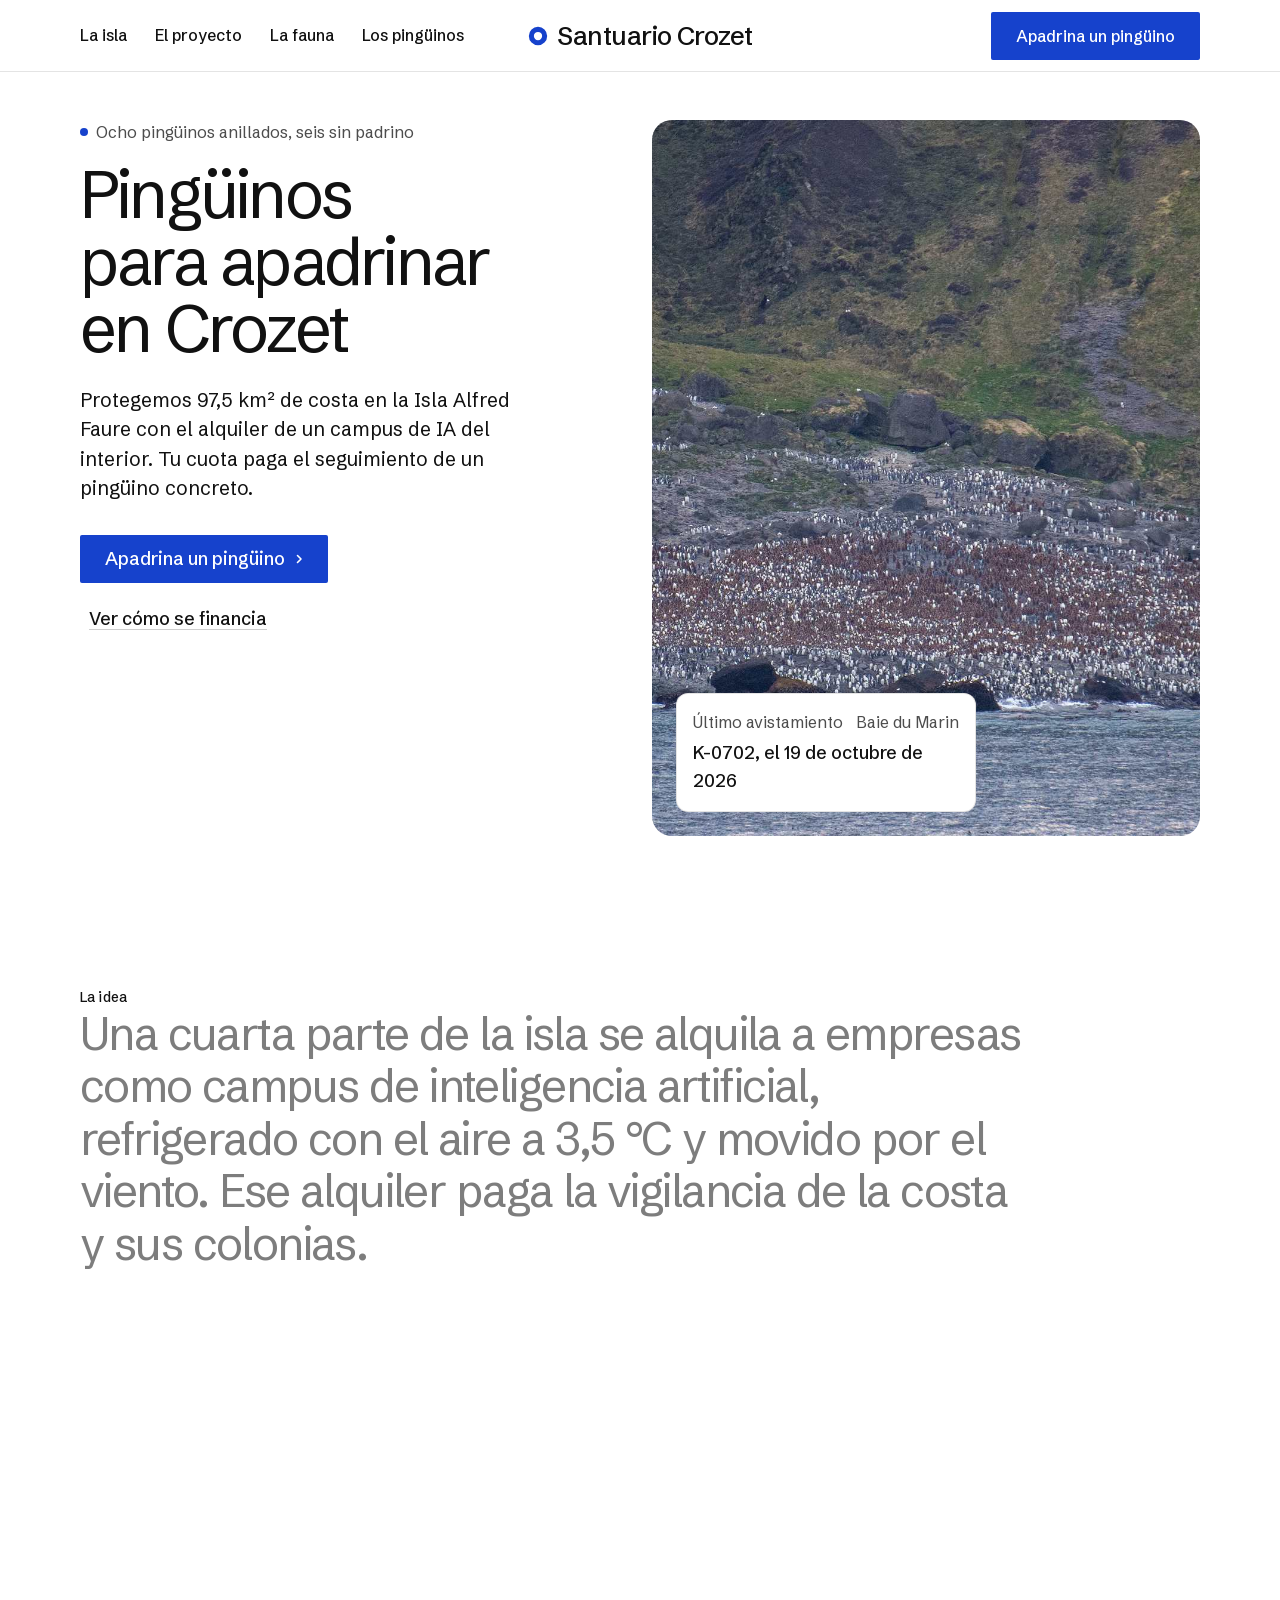
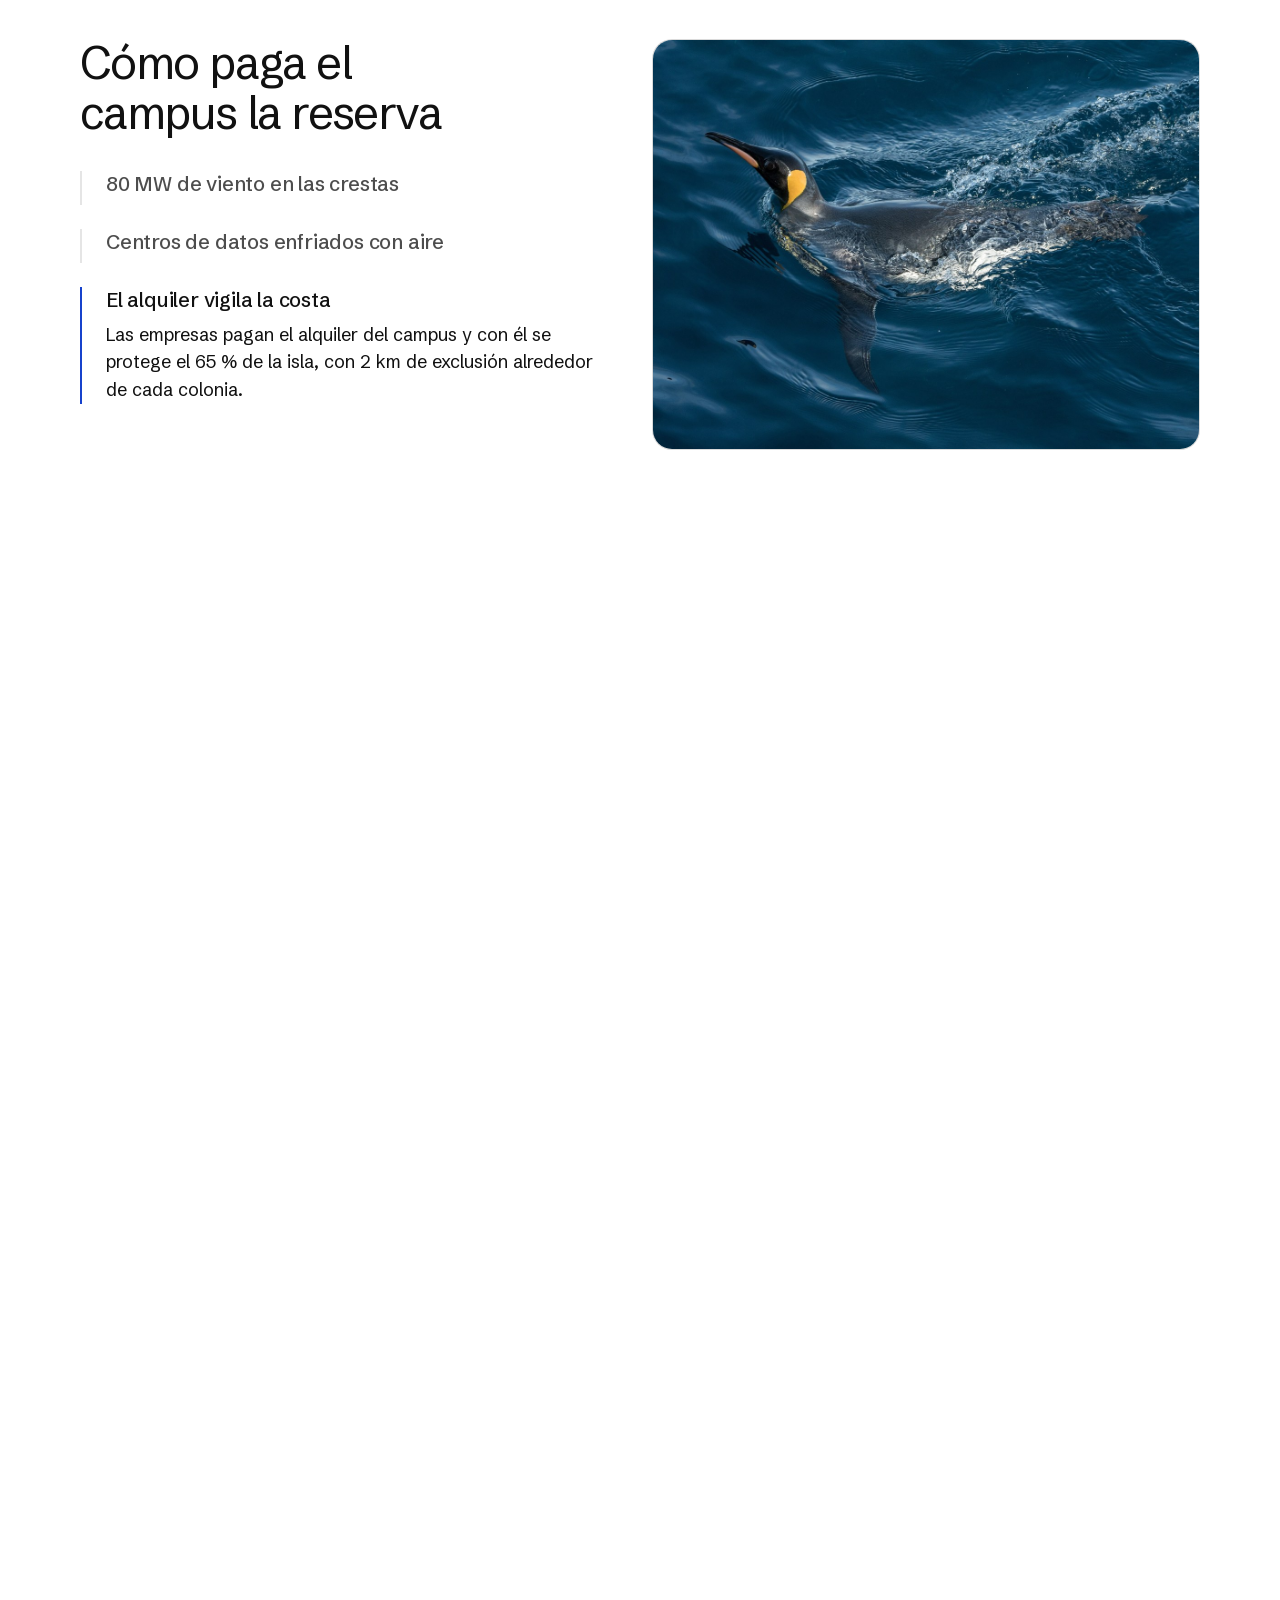
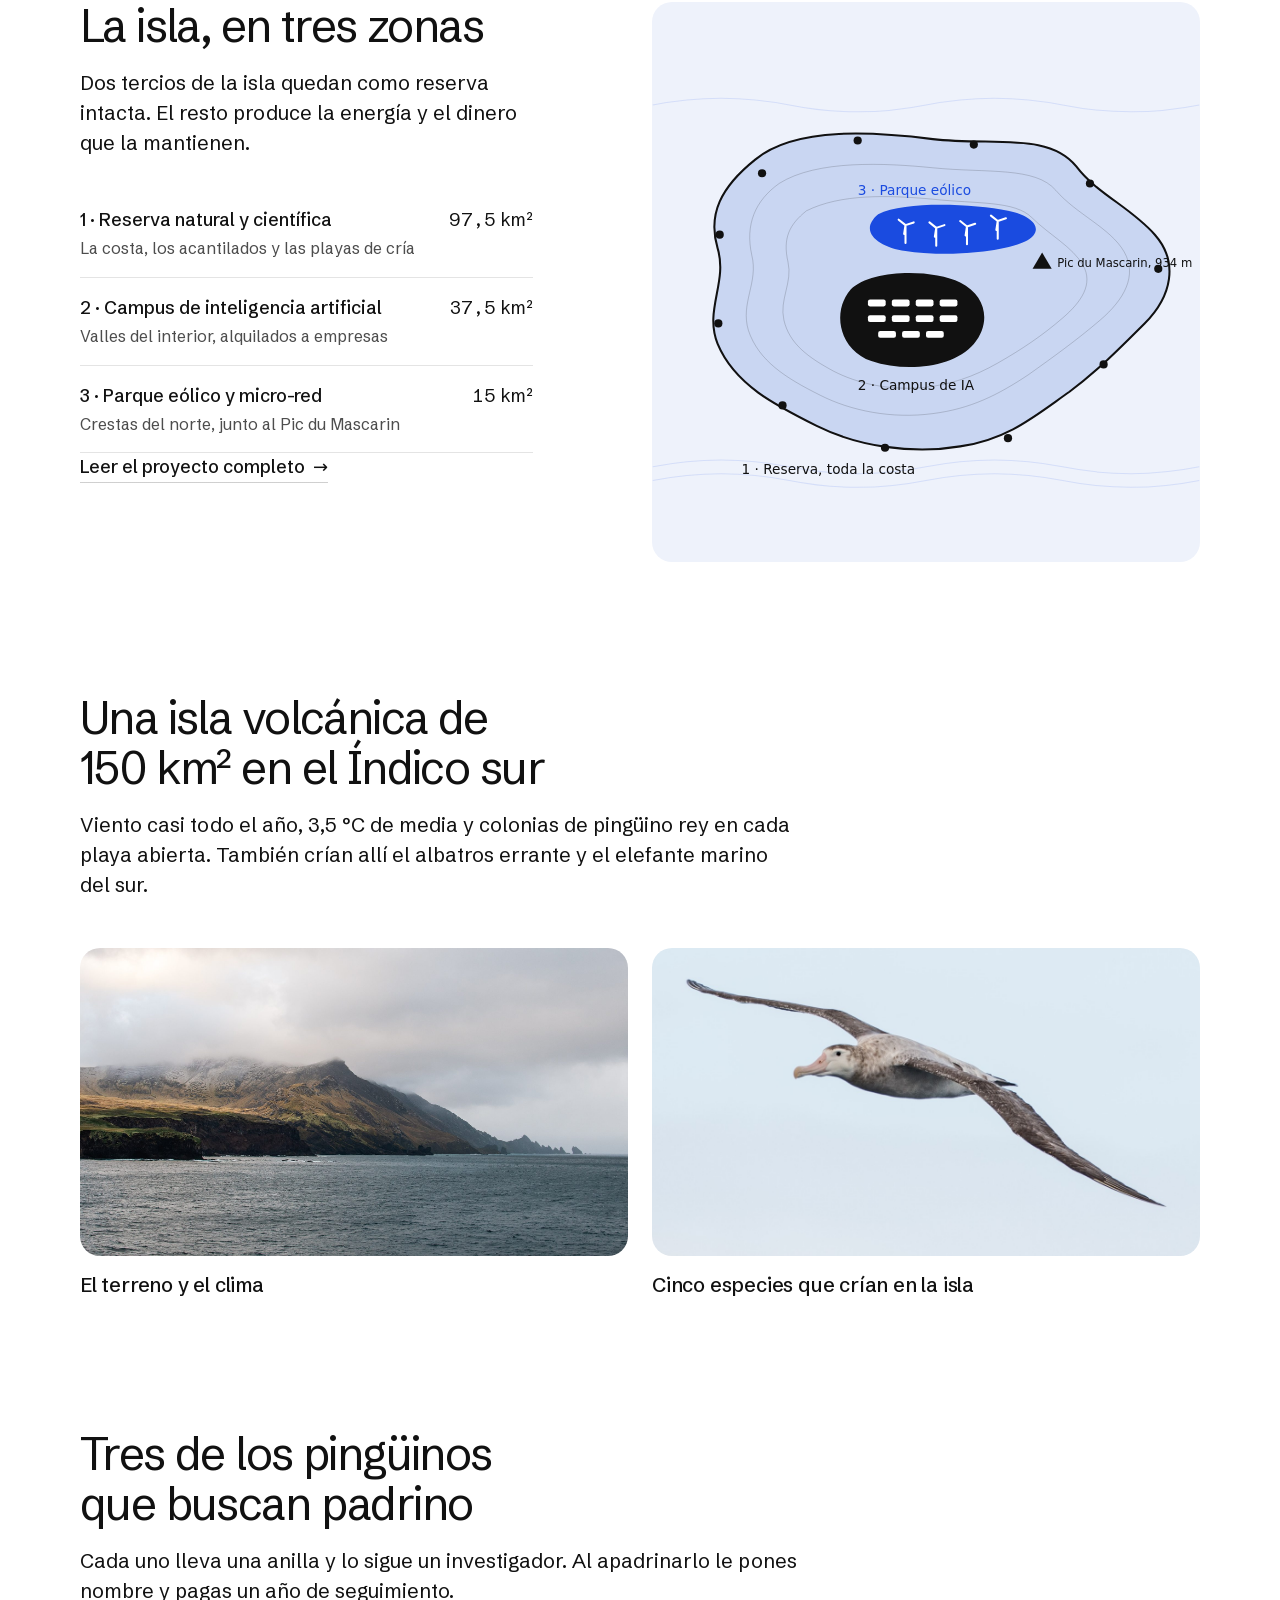
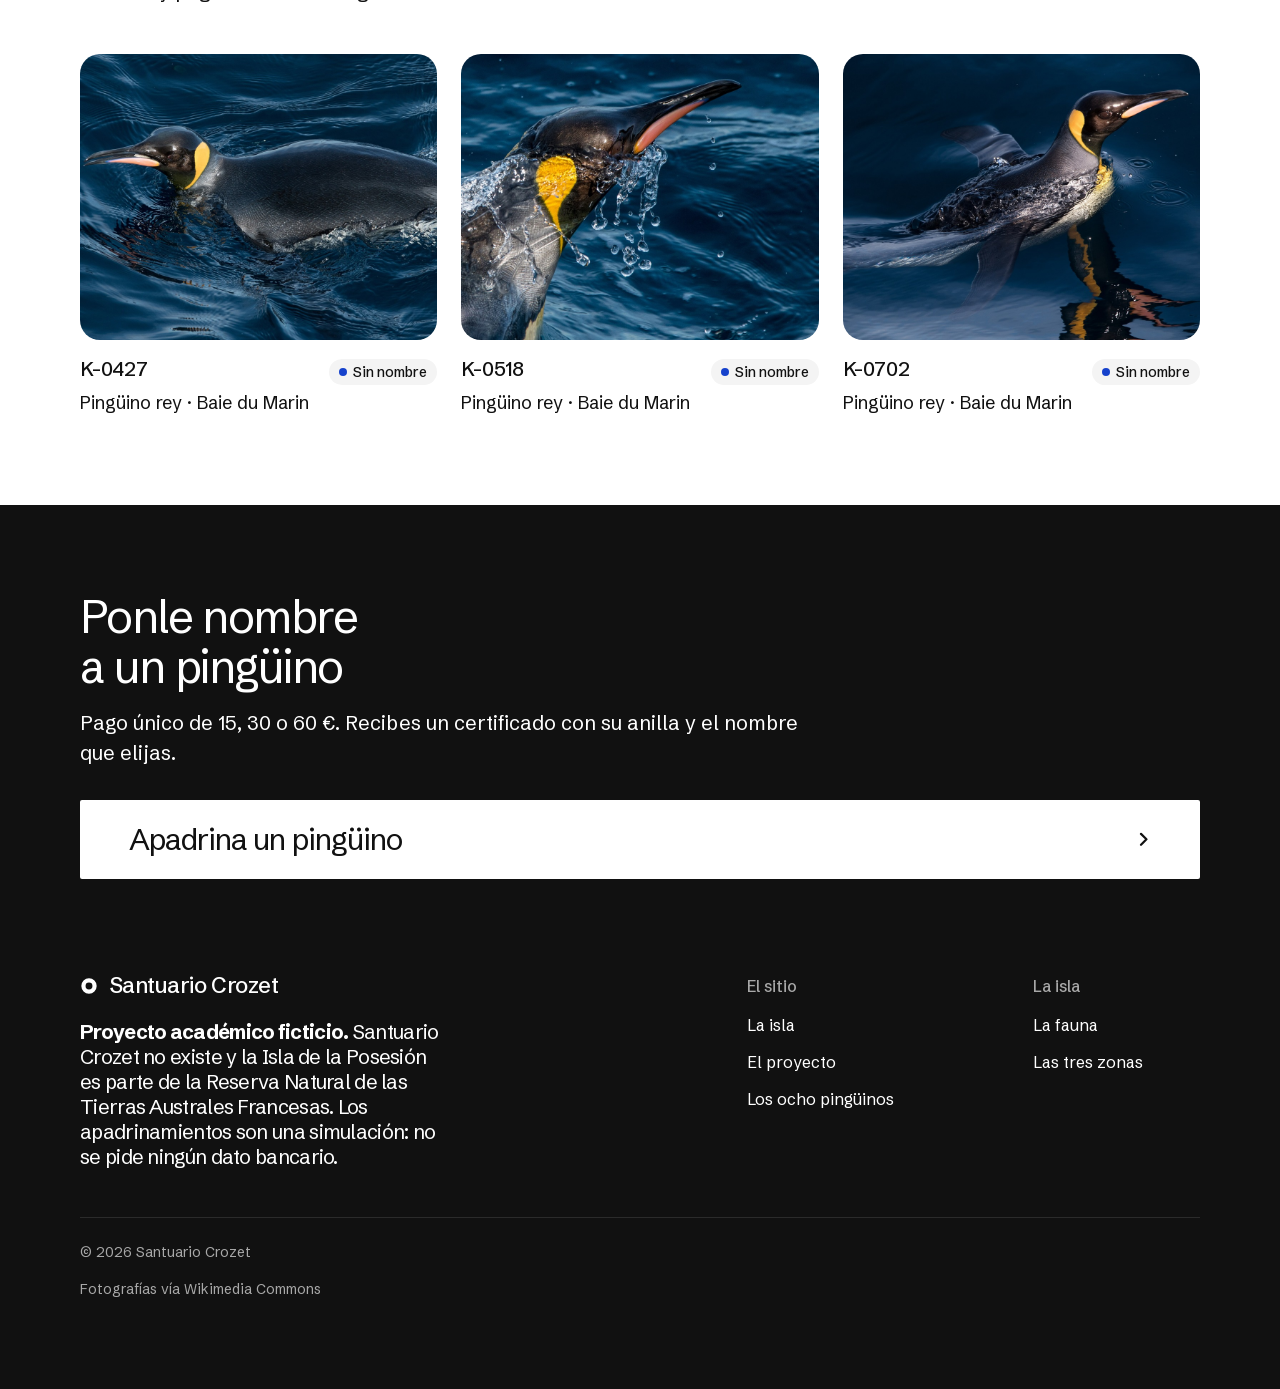
==== index.html @ 178eec6a "Initial commit" ====
<!doctype html>
<html lang="es" data-type="service" data-radius="soft" data-buttons="block" data-motion>
<head>
<meta charset="utf-8">
<meta name="viewport" content="width=device-width, initial-scale=1, viewport-fit=cover">
<title>Santuario Crozet: pingüinos para apadrinar en la Isla Alfred Faure</title>
<meta name="description" content="Reserva de 97,5 km² en el archipiélago de Crozet, pagada con el alquiler de un campus de IA. Elige uno de ocho pingüinos anillados y ponle nombre.">
<meta property="og:type" content="website">
<meta property="og:title" content="Santuario Crozet: pingüinos para apadrinar en la Isla Alfred Faure">
<meta property="og:description" content="Elige uno de ocho pingüinos anillados de la Isla Alfred Faure y ponle nombre.">
<meta property="og:image" content="share.jpg">
<meta name="twitter:card" content="summary_large_image">
<link rel="icon" href="favicon.svg" type="image/svg+xml">
<meta name="theme-color" content="#ffffff">
<meta name="site-kind" content="other">
<meta name="page-type" content="service">
<link rel="stylesheet" href="assets/system.css">
<link rel="stylesheet" href="assets/ui/cards.css">
<link rel="stylesheet" href="assets/motion/motion.css">
<link rel="stylesheet" href="assets/layout/layout.css">
<link rel="stylesheet" href="css/sitio.css">
<script>document.documentElement.classList.add('m-enter');setTimeout(()=>document.documentElement.classList.add('m-enter-done'),700)</script>
<script>document.documentElement.classList.add('mo-js');setTimeout(()=>document.documentElement.classList.add('mo-safe'),2500)</script>
<link rel="modulepreload" href="assets/moments/moments.js">
<link rel="modulepreload" href="assets/moments/lib.js">
<link rel="modulepreload" href="assets/moments/word-highlight/moment.js">
<link rel="modulepreload" href="assets/moments/pinned-chapters/moment.js">
<style>
  #zonas .mapa { height: min(560px, var(--ly-fit, 560px)); }
  #zonas .mapa > img { height: 100%; object-fit: contain; background: #eef2fb; }
  #isla .tile__media { --tile-ratio: 16 / 9; }
  #destacados > .tile { --tile-ratio: 5 / 4; }
  @media (min-width: 640px) and (max-width: 1023px) {
    #financiacion { --h: 2 }
    #zonas .mapa { height: 380px; margin-top: var(--s-6); }
    #destacados > .tile { grid-column: span 4; --tile-ratio: 3 / 5; }
    #isla .tile__media { --tile-ratio: 4 / 5; }
  }
  @media (max-width: 639px) {
    main > #financiacion[data-moment]:not(.is-live) { min-height: calc(2 * 100lvh); }
    #isla .tile__media { --tile-ratio: 16 / 9; }
    #isla { --hm: 1; }
    #pinguinos { --hm: 1 !important; }
    #destacados > .tile { --tile-ratio: 16 / 9; }
    #isla .section-head p { display: none; }
  }
</style>
</head>
<body>
<!-- type: service (site-kind other)
     deal: hero split, nav nav-split, close close-type, footer footer-dark (footer-visit dealt again: no door to visit),
           rhythm space, buttons block, mark ring, grounds none
     palette white-link-blue (trade clinic: a white sheet and one blue, the look of a research report; the
     photographs bring the colour), type schibsted
     moments: word-highlight in #argumento, pinned-chapters in #financiacion -->

<header class="nav nav--split">
  <div class="wrap nav__bar">
    <a class="skip-link" href="#top">Saltar al contenido</a>
    <nav class="nav__links" aria-label="Principal">
      <div class="nav__item"><a class="nav__link" href="isla.html">La isla</a></div>
      <div class="nav__item"><a class="nav__link" href="proyecto.html">El proyecto</a></div>
      <div class="nav__item"><a class="nav__link" href="isla.html#fauna">La fauna</a></div>
      <div class="nav__item"><a class="nav__link" href="apadrina.html">Los pingüinos</a></div>
    </nav>
    <a class="nav__logo" href="index.html"><span class="mark" data-mark="ring" aria-hidden="true"></span>Santuario Crozet</a>
    <div class="nav__actions">
      <a class="btn btn--primary" href="apadrina.html">Apadrina un pingüino</a>
    </div>
    <button class="nav__toggle" type="button" aria-expanded="false" aria-label="Menú">
      <svg width="18" height="18" viewBox="0 0 18 18" aria-hidden="true"><path d="M2 5h14M2 13h14" stroke="currentColor" stroke-width="1.6" stroke-linecap="round"/></svg>
    </button>
  </div>
</header>

<main id="top">

  <section class="hero hero--split" data-enter aria-labelledby="hero-h">
    <div class="wrap"><div class="hero-text grid hero__grid">
      <div class="hero__text span-5">
        <p class="hero__kicker"><span class="dot" aria-hidden="true"></span>Ocho pingüinos anillados, seis sin padrino</p>
        <h1 id="hero-h">Pingüinos para apadrinar en Crozet</h1>
        <p class="hero__lead">Protegemos 97,5 km² de costa en la Isla Alfred Faure con el alquiler de un campus de IA del interior. Tu cuota paga el seguimiento de un pingüino concreto.</p>
        <div class="btn-row">
          <a class="btn btn--primary" href="apadrina.html">Apadrina un pingüino<svg class="m-arrow" viewBox="0 0 12 12" aria-hidden="true"><path class="m-arrow__stem" d="M1 6h8"/><path class="m-arrow__head" d="M4.5 2.5 8 6l-3.5 3.5"/></svg></a>
          <a class="btn btn--secondary" href="#financiacion">Ver cómo se financia</a>
        </div>
      </div>
      <div class="hero__media span-6 start-7">
        <img src="img/portada.jpg" alt="Colonia de pingüinos rey en una playa subantártica" style="--ly-pos: 50% 75%" fetchpriority="high" data-source="library" data-subject="colonia de pingüino rey">
        <div class="ly-float">
          <div class="ly-float__row"><span>Último avistamiento</span><span>Baie du Marin</span></div>
          <div class="ly-float__title">K-0702, el 19 de octubre de 2026</div>
        </div>
      </div>
    </div></div>
  </section>

  <section class="section statement" id="argumento" data-moment="word-highlight" aria-label="La idea">
    <div class="wrap">
      <p class="t-label">La idea</p>
      <p class="mo-wh__text">Una cuarta parte de la isla se alquila a empresas como campus de inteligencia artificial, refrigerado con el aire a 3,5 °C y movido por el viento. Ese alquiler paga la vigilancia de <strong>la costa y sus colonias</strong>.</p>
    </div>
  </section>

  <section class="section" id="financiacion" style="--h: 2; --hm: 2" data-moment="pinned-chapters" aria-labelledby="financiacion-h">
    <div class="wrap mo-pc__grid">
      <div class="mo-pc__text">
        <h2 id="financiacion-h">Cómo paga el campus la reserva</h2>
        <ol class="mo-pc__steps">
          <li class="mo-pc__step">
            <h3>80 MW de viento en las crestas</h3>
            <p>Veinte aerogeneradores de 4 MW y 200 MWh de baterías, en el 10 % de la isla, dan la energía al campus y a la base científica.</p>
            <figure class="mo-pc__visual"><img src="img/paisaje-2.jpg" alt="Costa batida por el viento en una isla subantártica" width="2000" height="1333"></figure>
          </li>
          <li class="mo-pc__step">
            <h3>Centros de datos enfriados con aire</h3>
            <p>Centros de datos modulares en los valles del interior, 37,5 km², enfriados con el aire de fuera: 0 litros de agua dulce.</p>
            <figure class="mo-pc__visual"><img src="img/paisaje-1.jpg" alt="Valle volcánico con niebla y hierba de tussock" width="2000" height="1333"></figure>
          </li>
          <li class="mo-pc__step">
            <h3>El alquiler vigila la costa</h3>
            <p>Las empresas pagan el alquiler del campus y con él se protege el 65 % de la isla, con 2 km de exclusión alrededor de cada colonia.</p>
            <figure class="mo-pc__visual"><img src="img/fauna-rey.jpg" alt="Pingüinos rey en la playa de cría" width="1200" height="900"></figure>
          </li>
        </ol>
      </div>
      <div class="mo-pc__visuals frame"></div>
    </div>
  </section>

  <section class="section" id="zonas" style="--hm: 2" aria-labelledby="zonas-h">
    <div class="wrap grid grid--top">
      <div class="span-5">
        <div class="section-head">
          <h2 id="zonas-h">La isla, en tres zonas</h2>
          <p>Dos tercios de la isla quedan como reserva intacta. El resto produce la energía y el dinero que la mantienen.</p>
        </div>
        <ul class="rows">
          <li><span class="rows__name">1 · Reserva natural y científica<small>La costa, los acantilados y las playas de cría</small></span><span class="rows__value">97,5 km²</span></li>
          <li><span class="rows__name">2 · Campus de inteligencia artificial<small>Valles del interior, alquilados a empresas</small></span><span class="rows__value">37,5 km²</span></li>
          <li><span class="rows__name">3 · Parque eólico y micro-red<small>Crestas del norte, junto al Pic du Mascarin</small></span><span class="rows__value">15 km²</span></li>
        </ul>
        <p><a class="link" href="proyecto.html">Leer el proyecto completo</a></p>
      </div>
      <figure class="mapa span-6 start-7"><img src="img/mapa-zonas.svg" alt="Mapa de la isla: la reserva en toda la costa, el campus en un valle del interior y el parque eólico en las crestas del norte" width="800" height="640"></figure>
    </div>
  </section>

  <section class="section" id="isla" aria-labelledby="isla-h">
    <div class="wrap">
      <div class="section-head">
        <h2 id="isla-h">Una isla volcánica de 150 km² en el Índico sur</h2>
        <p>Viento casi todo el año, 3,5 °C de media y colonias de pingüino rey en cada playa abierta. También crían allí el albatros errante y el elefante marino del sur.</p>
      </div>
      <div class="grid">
        <a class="tile span-6" href="isla.html">
          <div class="tile__media"><img src="img/paisaje-1.jpg" alt="Costa volcánica con niebla" loading="lazy"></div>
          <div class="tile__head"><h3>El terreno y el clima</h3></div>
        </a>
        <a class="tile span-6" href="isla.html#fauna">
          <div class="tile__media"><img src="img/fauna-albatros.jpg" alt="Albatros errante en vuelo sobre el mar" loading="lazy"></div>
          <div class="tile__head"><h3>Cinco especies que crían en la isla</h3></div>
        </a>
      </div>
    </div>
  </section>

  <section class="section" id="pinguinos" style="--hm: 2" aria-labelledby="pinguinos-h">
    <div class="wrap">
      <div class="section-head">
        <h2 id="pinguinos-h">Tres de los pingüinos que buscan padrino</h2>
        <p>Cada uno lleva una anilla y lo sigue un investigador. Al apadrinarlo le pones nombre y pagas un año de seguimiento.</p>
      </div>
      <div class="grid" id="destacados"></div>
    </div>
  </section>

</main>

<footer class="footer closing footer--dark ground-inverse" id="contact" aria-labelledby="close-h">
  <div class="wrap">
    <div class="closing__cta close--type">
      <div class="section-head">
        <h2 id="close-h">Ponle nombre a un pingüino</h2>
        <p class="t-lead">Pago único de 15, 30 o 60 €. Recibes un certificado con su anilla y el nombre que elijas.</p>
      </div>
      <a class="btn btn--primary btn--xl btn--wide" href="apadrina.html">Apadrina un pingüino<svg class="m-arrow" viewBox="0 0 12 12" aria-hidden="true"><path class="m-arrow__stem" d="M1 6h8"/><path class="m-arrow__head" d="M4.5 2.5 8 6l-3.5 3.5"/></svg></a>
    </div>
    <div class="closing__links">
      <div class="grid">
        <div class="span-6 stack-4">
          <a class="nav__logo" href="index.html"><span class="mark" data-mark="ring" aria-hidden="true"></span>Santuario Crozet</a>
          <p class="footer__lede aviso"><strong>Proyecto académico ficticio.</strong> Santuario Crozet no existe y la Isla de la Posesión es parte de la Reserva Natural de las Tierras Australes Francesas. Los apadrinamientos son una simulación: no se pide ningún dato bancario.</p>
        </div>
        <div class="span-3 start-8 footer__col"><h3>El sitio</h3><ul><li><a href="isla.html">La isla</a></li><li><a href="proyecto.html">El proyecto</a></li><li><a href="apadrina.html">Los ocho pingüinos</a></li></ul></div>
        <div class="span-2 start-11 footer__col"><h3>La isla</h3><ul><li><a href="isla.html#fauna">La fauna</a></li><li><a href="proyecto.html#zonas">Las tres zonas</a></li></ul></div>
      </div>
      <div class="footer__legal">
        <span>&copy; 2026 Santuario Crozet</span>
        <a class="credits" href="creditos.html">Fotografías vía Wikimedia Commons</a>
      </div>
    </div>
  </div>
</footer>

<nav class="actionbar" aria-label="Acción rápida">
  <a class="btn btn--primary" href="apadrina.html">Apadrina un pingüino</a>
</nav>

<script src="js/datos.js"></script>
<script src="js/listado.js"></script>
<script type="module" src="assets/system.js"></script>
<script type="module" src="assets/motion/motion.js"></script>
<script type="module" src="assets/layout/layout.js"></script>
</body>
</html>
---- assets/system.css ----
/*
  taste-skill system.css - the one system for the page. Link it first, then assets/ui/cards.css (the
  feature card, its panel and the fragment placements), then set the palette (--p-*), the fonts and
  the radius set on :root in the page (node scripts/start.mjs prints that block).
  Do not add a second grid, spacing scale, type scale, radius scale, button or card style.
*/

/* ---------------------------------------------------------------- tokens */
:root {
  /* palette (hex only; fx.js reads --bg --surface --ink --muted --accent --accent-ink) */
  --p-bg: #ffffff;
  --p-surface: #f4f4f4;
  --p-ink: #111111;
  --p-muted: #6b6b6b;
  --p-accent: #1a4be0;
  --p-accent-ink: #ffffff;
  --p-action: #1a4be0;      /* buttons, links, focus: the accent, or the ink when the accent is too pale */
  --p-action-ink: #ffffff;
  --p-inv-bg: #111111;
  --p-inv-surface: #1c1c1c;
  --p-inv-ink: #f4f4f4;
  --p-inv-muted: #a3a3a3;
  --p-inv-accent: #ffffff;
  --p-inv-accent-ink: #111111;
  --p-inv-action: #ffffff;
  --p-inv-action-ink: #111111;
  /* the lit ground behind UI and in the closing band (references/cards.md), one per page, tech pages only
     (none on kind other, which is flat): <html data-ground="sand|sky|sage|painting">. system.js gives it to every ground
     that holds UI, on light and dark pages alike; --hue on one panel changes only its accent */
  --ground-bg: #d9ccb7; --ground-surface: #e9e0d2; --ground-ink: #2a2622; --ground-muted: #5a534a; --ground-accent: #a8794a;

  /* fonts */
  --font-display: system-ui, -apple-system, "Segoe UI", sans-serif;
  --font-text: system-ui, -apple-system, "Segoe UI", sans-serif;
  --font-mono: ui-monospace, "SFMono-Regular", Menlo, Consolas, monospace;
  --display-weight: 400;    /* headlines 400; 500 on a tech page (software, gaming, hardware) */
  --display-tracking: -0.025em;

  /* the page rhythm (references/layout-v4.md): one section per screen. The header is fixed and
     --nav tall; every section is padded --padt above and --padb (plus the phone action bar, --bar)
     below, and is exactly one or two screens tall (--h: 1 or 2; --hm on a phone). The hero's words
     start --hgap under the header and its content ends --hpadb above the fold. */
  --nav: 72px;
  --padt: 120px;
  --padb: 72px;
  --hgap: 48px;
  --hpadb: 64px;
  --bar: 0px;
  /* grid: one .wrap (alias .container) for the header, every section and the footer, the same
     --gut on both sides: 1280 wide at x 80-1360 at 1440, 342 at x 24-366 at 390 */
  --container: 1280px;
  --gut: 80px;
  --pad: var(--gut);
  --gutter: 24px;

  /* spacing: 4/8 scale */
  --s-1: 4px;  --s-2: 8px;  --s-3: 12px; --s-4: 16px; --s-5: 24px;
  --s-6: 32px; --s-7: 48px; --s-8: 64px; --s-9: 96px; --s-10: 128px;
  --section: 40px;      /* only a .section outside main (the kit's demo pages); every main > section and
                           footer.closing take --padt and --padb */
  --section-band: 56px; /* the same for an older footer outside footer.closing */
  --head-gap: 48px;     /* the one heading-to-content gap, 32 on a phone (layout.css reads it as --ly-head-gap) */
  --card-pad: 16px;     /* card padding (cards.css sets its own for cards with a panel) */
  --card-gap: 16px;     /* gap between cards */

  /* type scale (the only sizes on the page) */
  --t-label: 13px;
  --t-small: 14px;
  --t-body: 16px;
  --t-lead: 18px;
  --t-card: 18px;
  --t-h3: 24px;
  /* straight lines from the phone size at 390 to the desktop size at 1440 (system.md's table) */
  --t-h2: clamp(30px, 1.72vw + 23.3px, 48px);
  --t-h1: clamp(38px, 3.24vw + 25.4px, 72px);
  /* a big number stays a step under the h2 (VI-11): 38 at 1440, 28 at 390, so it never reads as a
     section heading; a stats row and a price set their own, smaller still */
  --t-stat: clamp(28px, .952vw + 24.29px, 38px);

  /* radius: one scale (soft by default; data-radius on <html> switches it) */
  --r-sm: 8px;  --r-md: 12px; --r-lg: 20px; --r-btn: 8px;

  /* controls (fixed here; a page never adds its own) */
  --btn-h: 44px;
  --btn-h-sm: 36px;
  --nav-h: var(--nav);  /* the older name, kept for the kit's files */
  --icon: 16px;         /* small icons: socials, menu chevrons, mono brand marks */

  /* motion: the one UI ease-out (motion.css --m-ease and ui/base.css --u-ease read it; references/motion.md) */
  --ease: cubic-bezier(.2, .8, .2, 1);
  --dur: 180ms;
}
html[data-radius="sharp"] { --r-sm: 4px; --r-md: 6px;  --r-lg: 8px;  --r-btn: 4px; }
html[data-radius="soft"]  { --r-sm: 8px; --r-md: 12px; --r-lg: 20px; --r-btn: 8px; }
html[data-radius="round"] { --r-sm: 10px; --r-md: 16px; --r-lg: 24px; --r-btn: 999px; }
/* the four lit grounds (references/cards.md); sand is the default above. painting goes with
   painterly-landscape (x.ai's daylight sky over olive hills) */
html[data-ground="sky"]      { --ground-bg: #c6d3df; --ground-surface: #d6e0e9; --ground-ink: #25303a; --ground-muted: #4d5964; --ground-accent: #3f6a92; }
html[data-ground="sage"]     { --ground-bg: #cdd6c6; --ground-surface: #dce3d6; --ground-ink: #262d24; --ground-muted: #535b51; --ground-accent: #6c8e63; }
html[data-ground="painting"] { --ground-bg: #79a8d6; --ground-surface: #a6c4e2; --ground-ink: #16212c; --ground-muted: #273949; --ground-accent: #9c9b3c; }
/* cards.css takes its card and panel radii from this scale */
html[data-radius] .card { --c-r: var(--r-lg); }
html[data-radius] .panel { --p-r: var(--r-md); }

/* a phone: the header 56, the sections padded 96 / 48, the hero's words 40 under the header and its
   content ending 24 above the fold, 24 at both sides, 12 between columns */
@media (max-width: 639px) {
  :root { --nav: 56px; --padt: 96px; --padb: 48px; --hgap: 40px; --hpadb: 24px; --gut: 24px; --gutter: 12px; --card-gap: 12px; --head-gap: 32px; }
}
@media (min-width: 640px) {
  :root { --gut: 48px; --section: 48px; --section-band: 72px; --card-pad: 24px; }
}
@media (min-width: 1024px) {
  :root { --gut: 80px; --section: 56px; --section-band: 96px; --card-gap: 24px;
          --t-lead: 20px; --t-card: 20px; --t-h3: 28px; }
  /* a place (and a local service): the 1200 column at x 120-1320 */
  html[data-type="place"] { --gut: 120px; --container: 1200px; }
}
/* a place (VI-06, ST-96, PH-23): its own smaller type (h1 48/53 and 32/37, h2 32/40 and 24/30, titles
   and the sub-line 20 and 18), the Recipe 3 hero's gap under its photograph (40, 24 on a phone),
   square photographs and cards and 2px buttons, whatever data-radius and data-buttons say */
:root[data-type="place"] {
  --hgap: 40px;
  --t-h1: clamp(32px, 1.524vw + 26.06px, 48px);
  --t-h2: clamp(24px, .762vw + 21px, 32px);
  --t-h3: clamp(20px, .381vw + 18.51px, 24px);
  --r-sm: 2px; --r-md: 0px; --r-lg: 0px; --r-btn: 2px;
}
:root[data-type="place"] :is(h1, .t-h1) { line-height: 1.104; }
:root[data-type="place"] :is(h2, .t-h2) { line-height: 1.25; }
@media (max-width: 639px) {
  :root[data-type="place"] { --hgap: 24px; }
  :root[data-type="place"] :is(h1, .t-h1) { line-height: 1.156; }
}

/* ---------------------------------------------------------------- grounds (at most three) */
:root, .ground-base {
  --bg: var(--p-bg); --surface: var(--p-surface); --ink: var(--p-ink); --muted: var(--p-muted);
  --accent: var(--p-accent); --accent-ink: var(--p-accent-ink); --card: var(--p-surface);
  --action: var(--p-action); --action-ink: var(--p-action-ink);
}
.ground-surface {
  --bg: var(--p-surface); --surface: var(--p-bg); --ink: var(--p-ink); --muted: var(--p-muted);
  --accent: var(--p-accent); --accent-ink: var(--p-accent-ink); --card: var(--p-bg);
  --action: var(--p-action); --action-ink: var(--p-action-ink);
}
.ground-inverse {
  --bg: var(--p-inv-bg); --surface: var(--p-inv-surface); --ink: var(--p-inv-ink); --muted: var(--p-inv-muted);
  --accent: var(--p-inv-accent); --accent-ink: var(--p-inv-accent-ink); --card: var(--p-inv-surface);
  --action: var(--p-inv-action); --action-ink: var(--p-inv-action-ink);
}
:root, .ground-base, .ground-surface, .ground-inverse {
  --line: color-mix(in oklab, var(--ink) 11%, transparent);
  --line-strong: color-mix(in oklab, var(--ink) 20%, transparent);
  /* effects (fx.js) and UI fragments (assets/ui) take the colours of the ground they sit on */
  --fx-bg: var(--bg); --fx-surface: var(--surface); --fx-ink: var(--ink); --fx-muted: var(--muted);
  --fx-accent: var(--accent); --fx-accent-ink: var(--accent-ink);
  --ui-font: var(--font-text); --ui-mono: var(--font-mono); --ui-radius: var(--r-md);
}
.ground-base, .ground-surface, .ground-inverse { background: var(--bg); color: var(--ink); }

/* ---------------------------------------------------------------- base */
*, *::before, *::after { box-sizing: border-box; }
/* an anchor lands on the section's top (the judge's frame): the fixed header covers --nav of its --padt */
html { -webkit-text-size-adjust: 100%; scroll-padding-top: 0; scroll-behavior: auto; margin: 0; }
body {
  margin: 0; background: var(--bg); color: var(--ink);
  font: 400 var(--t-body)/1.55 var(--font-text);
  -webkit-font-smoothing: antialiased; text-rendering: optimizeLegibility; overflow-x: clip;
}
img, svg, video, canvas { display: block; max-width: 100%; }
/* hidden means hidden, also on an img the line above makes a block (a menu tab's photograph, a peek photograph) */
[hidden] { display: none !important; }
img, video { height: auto; }
a { color: inherit; text-decoration: none; }
button { font: inherit; color: inherit; }
h1, h2, h3, h4, p, ul, ol, figure, blockquote { margin: 0; }
ul, ol { padding: 0; list-style: none; }
h1, h2, h3, h4 {
  font-family: var(--font-display); font-weight: var(--display-weight);
  letter-spacing: var(--display-tracking); text-wrap: balance; overflow-wrap: break-word;
  /* a long word (a German compound at 390) breaks at a syllable with a hyphen, in the language of <html lang>;
     only words of 10 letters or more, 4 at least on each side, so a short English heading never breaks */
  hyphens: auto; -webkit-hyphens: auto; hyphenate-limit-chars: 10 4 4;
}
h1, .t-h1 { font-size: var(--t-h1); line-height: 1.04; }
h2, .t-h2 { font-size: var(--t-h2); line-height: 1.1; }
h3, .t-h3 { font-size: var(--t-h3); line-height: 1.2; }
h4, .t-card { font-family: var(--font-text); font-weight: 500; font-size: var(--t-card); line-height: 1.3; letter-spacing: -0.01em; }
p { text-wrap: pretty; }
.t-lead  { font-size: var(--t-lead); line-height: 1.5; }
.t-body  { font-size: var(--t-body); line-height: 1.55; }
.t-small { font-size: var(--t-small); line-height: 1.5; }
.t-label { font-size: var(--t-label); font-weight: 500; line-height: 1.4; letter-spacing: 0.01em; }
.t-stat  { font-family: var(--font-display); font-weight: var(--display-weight); font-size: var(--t-stat);
           line-height: 1; letter-spacing: var(--display-tracking); font-variant-numeric: tabular-nums; }
.muted { color: var(--muted); }
.mono  { font-family: var(--font-mono); }
.measure { max-width: 62ch; }
:focus-visible { outline: 2px solid var(--action); outline-offset: 2px; border-radius: 2px; }
::selection { background: color-mix(in oklab, var(--accent) 30%, transparent); }

/* ---------------------------------------------------------------- grid */
.wrap, .container { width: min(100% - 2 * var(--gut), var(--container)); margin-inline: auto; padding-inline: 0; }
.grid { display: grid; grid-template-columns: repeat(12, minmax(0, 1fr)); column-gap: var(--gutter); row-gap: var(--card-gap); }
.grid > * { min-width: 0; grid-column: 1 / -1; }
.section { padding-block: var(--section); }

/* ---------------------------------------------------------------- one section per screen
   The page is a stack of screens. Framed at scrollY = k x the screen height, a shot shows exactly one
   section: the hero alone on the first screen, every other section (and footer.closing, the close and
   the footer in one) exactly one or two screens tall, its h2 first, --padt under its top. Heights
   and padding do it: no pinning, snapping or script.
     <section class="section" id=".." style="--h: 2">     (2 screens; --hm sets a phone's count alone)
       <div class="wrap"> the h2 first, then the content </div>     (the one in-flow child)
     </section>
   A layer (a full-bleed photograph or ground behind the words) is an <img class="layer" aria-hidden="true">
   beside the .wrap. Content must fit: one screen holds 708px of content at 1440x900 (900 - 120 - 72),
   two hold 1,608 (the second screen's part starts --padt under its top with .g2). From 640 to 1279 a
   section keeps at least its screens and grows past them rather than overlap the next. */
main > :is(section, .section), footer.closing {
  position: relative; box-sizing: border-box;
  height: calc(var(--h, 1) * 100vh); height: calc(var(--h, 1) * 100svh);
  padding: var(--padt) 0 calc(var(--padb) + var(--bar));
}
main > :is(section, .section) > :is(.wrap, .container), footer.closing > .wrap { position: relative; z-index: 1; height: 100%; }
main > :is(section, .section) > :is(.wrap, .container):not(.grid) { display: flex; flex-direction: column; }
/* a .wrap that is the section's grid too (class="wrap grid"): its rows start at the top */
main > :is(section, .section) > :is(.wrap, .container).grid { align-content: start; }
/* .fill: the block that takes what the screen leaves under the heading (a photograph, a frame) */
main > :is(section, .section) > .wrap > .fill { flex: 1 1 0; min-height: 0; }
/* two screens as two groups: row 1 the h2 and the first group, row 2 the rest (no second h2), starting
   --padt under the second screen's top, so the second shot looks like any other section */
main > :is(section, .section).g2, footer.closing.g2 { --h: 2; }
main > :is(section, .section).g2 > :is(.wrap, .container), footer.closing.g2 > .wrap { display: grid; grid-template-rows: minmax(0, 1fr) minmax(0, 1fr); row-gap: calc(var(--padt) + var(--padb) + var(--bar)); }
main > :is(section, .section).g2 > :is(.wrap, .container) > *, footer.closing.g2 > .wrap > * { min-height: 0; align-self: start; }
main > :is(section, .section).g2 > :is(.wrap, .container) > :is(.group, .fill) { align-self: stretch; }
/* a group: one screen's part of a .g2 section (its h2 and first rows, or the rest) */
.group { display: flex; flex-direction: column; min-height: 0; }
/* each screen's card row runs down to that screen's foot (the cards stretch, their panels grow), so
   the second screen of a .g2 is never a short row over an empty ground; both rows end on the same line */
@media (min-width: 1024px) {
  main > :is(section, .section).g2 > .wrap > .grid:last-child,
  main > :is(section, .section).g2 > .wrap > .group > .grid:last-child { align-self: stretch; flex: 1 1 auto; min-height: 0; }
}
.group > .fill { flex: 1 1 0; min-height: 0; }
@media (min-width: 640px) and (max-width: 1279px) {
  main > :is(section, .section):not(.hero, .section--hero), footer.closing {
    height: auto; min-height: calc(var(--h, 1) * 100vh); min-height: calc(var(--h, 1) * 100svh);
  }
  /* the section is a column and its .wrap takes all of it, so a .fill (a photograph, a frame) still
     grows to the section's foot (a min-height percentage would not resolve, leaving it at its least) */
  /* :where() keeps it at no weight, so a page's own phone- or tablet-only hiding (section.desk-only { display: none }) wins */
  :where(main > :is(section, .section):not(.hero, .section--hero), footer.closing) { display: flex; flex-direction: column; }
  main > :is(section, .section):not(.hero, .section--hero) > :is(.wrap, .container), footer.closing > .wrap { flex: 1 0 auto; height: auto; min-height: 0; }
}
/* a phone: lvh (the screen with its bars hidden) for every section but the hero; --hm when stacking
   makes the content taller than the desktop count */
@media (max-width: 639px) {
  /* at least its screens, never less: content a screen cannot hold makes the section taller (the rhythm
     check then asks for --hm: 2 or less content); a fixed height would lay its last rows over the next
     section, the fault the phone shots showed most (a list under the closing heading and its button) */
  main > :is(section, .section):not(.hero, .section--hero), footer.closing {
    height: auto; min-height: calc(var(--hm, var(--h, 1)) * 100vh); min-height: calc(var(--hm, var(--h, 1)) * 100lvh);
  }
  /* one grid row at least the screens tall that grows with the .wrap's content: the .wrap is stretched to
     it, so its .fill and its two groups still share a definite height */
  /* (at no weight, as on the tablet: a page's own section.desk-only { display: none } still hides it) */
  :where(main > :is(section, .section):not(.hero, .section--hero):has(> :is(.wrap, .container)), footer.closing) {
    display: grid; grid-template-columns: minmax(0, 1fr); grid-template-rows: 1fr; grid-auto-rows: auto;
  }
  main > :is(section, .section):not(.hero, .section--hero) > :is(.wrap, .container), footer.closing > .wrap { height: auto; }
  main > :is(section, .section).g2m, footer.closing.g2m { --hm: 2; }
  main > :is(section, .section).g2m > :is(.wrap, .container), footer.closing.g2m > .wrap { display: grid; grid-template-rows: minmax(0, 1fr) minmax(0, 1fr); row-gap: calc(var(--padt) + var(--padb) + var(--bar)); }
  /* stacked in one, the two groups keep the open cards' 32px, so the first group's last panel never meets
     the next card's title */
  main > :is(section, .section).g2:not(.g2m) > :is(.wrap, .container) { display: flex; row-gap: var(--s-6); }
  /* what the two screens leave goes around the second group, so it opens below the header, not on the fold */
  main > :is(section, .section).g2:not(.g2m) > :is(.wrap, .container) > :last-child { margin-block: auto; }
  main > :is(section, .section).g2:not(.g2m) > :is(.wrap, .container) > * { align-self: stretch; }
}
/* a layer: the photograph or ground of a whole section, under its words, edge to edge */
main > :is(section, .section) > :is(img, video, canvas, picture).layer,
footer.closing > :is(img, video, canvas, picture).layer {
  position: absolute; inset: 0; z-index: 0; width: 100%; height: 100%; max-width: none; object-fit: cover; object-position: var(--pos, 50% 50%);
}
main > :is(section, .section) > picture.layer > img { width: 100%; height: 100%; object-fit: cover; }

/* the hero: exactly the first screen, the fixed header over its top. Its words start --hgap under the
   header (--photo adds a full-bleed photograph's height above them on a place); its content ends
   --hpadb above the fold, and nothing of the next section shows, at 1440, 1024, 820 and 390.
     <section class="hero hero--<type>"><div class="wrap"><div class="hero-text"> .. </div>[one strip]</div></section>
   .hero-text holds the whole composition (the words, and the picture or window beside or under them);
   one docked strip (logos, three facts) may follow it, at most 96px, desktop only. */
main > :is(.hero, .section--hero) {
  height: 100vh; height: 100svh; min-height: 0;
  padding: calc(var(--nav) + var(--photo, 0px) + var(--hgap)) 0 calc(var(--hpadb) + var(--bar));
}
:is(.hero, .section--hero) > .wrap { height: 100%; display: grid; grid-template-rows: minmax(0, 1fr) auto; row-gap: var(--s-7); }
:is(.hero, .section--hero) > .wrap > .hero-text { min-height: 0; }
/* a phone: the hero is at least the first screen and grows when a short phone (320x640) cannot hold its
   words, buttons and picture, so nothing of it lies over the next section or under the header */
@media (max-width: 639px) {
  main > :is(.hero, .section--hero) { height: auto; min-height: 100vh; min-height: 100svh; }
  main > :is(.hero, .section--hero):has(> :is(.wrap, .container)) { display: grid; grid-template-columns: minmax(0, 1fr); grid-template-rows: 1fr; grid-auto-rows: auto; }
  main > :is(.hero, .section--hero) > :is(.wrap, .container) { height: auto; }
}
:is(.hero, .section--hero) > .wrap > .hero-strip { grid-row: 2; max-height: 96px; }
@media (max-width: 639px) { :is(.hero, .section--hero) > .wrap > .hero-strip { display: none; } }
.section--hero .section-head { max-width: 860px; }
/* the starter's own hero (hero-split): the words on span-5 top-aligned, the picture on span-6 start-7
   as tall as the hero's content box (at most 716 at 1440x900); a phone stacks words, then the picture
   in what is left */
.hero-text.hero-split { height: 100%; align-items: stretch; }
.hero-split > .hero-copy { align-self: start; }
.hero-split > .hero-visual { position: relative; min-height: 0; height: 100%; }
@media (max-width: 1023px) {
  .hero-text.hero-split { display: flex; flex-direction: column; gap: var(--s-6); }
  .hero-split > .hero-visual { flex: 1 1 0; min-height: 200px; height: auto; }
}
.hero-copy > * + * { margin-top: var(--s-5); }
/* the h1 first in the words' column: its capitals start on the picture's top line, not the line box's
   (the leading above the capitals would put the words about 12px under the photograph's top) */
.hero-copy > h1:first-child { text-box: trim-start cap alphabetic; }
.hero-copy > .btn-row { margin-top: var(--s-6); }
/* three short facts at the foot of the words' column, on the picture's bottom line (no dead space
   under the buttons): <dl class="hero-facts"><div><dt>..</dt><dd>..</dd></div> x3</dl> */
@media (min-width: 1024px) {
  .hero-split > .hero-copy { height: 100%; display: flex; flex-direction: column; }
  .hero-split > .hero-copy > .hero-facts { margin-top: auto; }
}
.hero-facts { display: grid; grid-template-columns: repeat(3, minmax(0, 1fr)); gap: var(--s-5) var(--gutter); margin: 0; }
.hero-facts > div { display: grid; gap: var(--s-1); align-content: start; }
.hero-facts dt { font-size: var(--t-small); color: var(--muted); }
.hero-facts dd { margin: 0; font-weight: 500; }
@media (max-width: 1023px) { .hero-facts { display: none; } }
/* a notice line above the h1 (changed hours, a delivery cut-off): one line with a number, static,
   starting on the left line like the h1 under it */
.hero-notice { font-size: var(--t-small); font-weight: 500; color: var(--ink); }
.hero-notice b, .hero-notice strong { font-weight: 500; color: var(--accent); }
.hero-copy > .hero-notice + h1 { margin-top: var(--s-5); }

/* a phone: open tiles from a row of three or four (rooms, goods, beans) go two-up, an odd last one
   across the row, so a row of three fits one 844px screen (stacked one under another they need two) */
@media (max-width: 639px) {
  .grid > .tile:is(.span-3, .span-4) { grid-column: auto / span 6; }
  .grid > .tile:is(.span-3, .span-4):nth-child(odd of .tile):nth-last-child(1 of .tile) { grid-column: 1 / -1; }
  .grid > .tile:is(.span-3, .span-4) .tile__head { flex-wrap: wrap; gap: 0 var(--s-2); }
}
/* a phone: open cards (words on the ground, the panel under them) stacked one under another keep 32px
   between a panel's foot and the next card's title, so a title never reads as the panel's caption */
@media (max-width: 639px) { .grid:has(> .card--open) { row-gap: var(--s-6); } }
/* a phone stacks a two-screen section's four open tiles into its two screens: their panels take 180px (a wide
   crop), so the h2 and the first two tiles of two lines each end on the first screen and the four inside both,
   not a third of a screen past. A page that sets its group's own --p-h (#features .panel) sets its phone value
   too, as the starter does */
@media (max-width: 639px) { main > :is(section, .section).g2 .card--open > .panel { --p-h: 180px; } }
/* spans: desktop >= 1024. Tablet 640-1023: text cards on span-3 and span-6 go two-up; cards with a
   panel (a visual needs the width; the one exception is a span-6 pair, below)
   and everything else (split text and visuals, span-4 cards, span-5/7/8 blocks) take the full row, so a split stacks and no row is left half empty. Phone < 640: one column. */
@media (min-width: 640px) and (max-width: 1023px) {
  .grid > .card.span-3:not(:has(> .panel)), .grid > .card.span-6:not(:has(> .panel)) { grid-column: auto / span 6; }
  /* the one exception with a panel: a 2x2 (or a pair) of span-6 cards stays two-up from 720px (a panel
     of about 310px and more, wide enough for a kit fragment), so four cards take one or two screens
     at 768-820 instead of a card per row (four stacked panels run past two screens). Split cards and
     every other span keep the full row. Under 720 a card per row. */
  @media (min-width: 720px) {
    .grid > .card.span-6:has(> .panel):not(.card--split) { grid-column: auto / span 6; }
    .grid > .card.span-6:has(> .panel):not(.card--split):nth-child(odd of .card.span-6):nth-last-child(1 of .card.span-6) { grid-column: 1 / -1; }
  }
  /* open tiles (rooms, models, people, a photo pair) go two-up; an odd last one takes the row */
  .grid > .tile:is(.span-3, .span-4, .span-6) { grid-column: auto / span 6; }
  .grid > .tile:is(.span-3, .span-4, .span-6):nth-child(odd of .tile):nth-last-child(1 of .tile) { grid-column: 1 / -1; }
}
@media (min-width: 1024px) {
  .span-2  { grid-column: auto / span 2; }
  .span-3  { grid-column: auto / span 3; }
  .span-4  { grid-column: auto / span 4; }
  .span-5  { grid-column: auto / span 5; }
  .span-6  { grid-column: auto / span 6; }
  .span-7  { grid-column: auto / span 7; }
  .span-8  { grid-column: auto / span 8; }
  .span-9  { grid-column: auto / span 9; }
  .span-10 { grid-column: auto / span 10; }
  .span-12 { grid-column: auto / span 12; }
  .start-1 { grid-column-start: 1; } .start-2 { grid-column-start: 2; } .start-3 { grid-column-start: 3; }
  .start-5 { grid-column-start: 5; } .start-6 { grid-column-start: 6; } .start-7 { grid-column-start: 7; }
  .start-4 { grid-column-start: 4; } .start-8 { grid-column-start: 8; } .start-9 { grid-column-start: 9; }
  .start-10 { grid-column-start: 10; }
  /* a split is top-aligned: the words' first line and the picture's top on one line (never centred
     against each other, never mirrored: text left, the visual right, on every split of the page) */
  .grid--middle, .grid--top { align-items: start; }
}
/* card rows: every card in a row the same height (a plain .grid stretches them) */
.grid:is(.grid--middle, .grid--top) > .card { align-self: stretch; }
/* 1024-1279: a span-4 card's panel would be about 220px wide, too narrow for real UI. Cards with a
   panel on span-4 go two-up, a span-8 one takes the row, and an odd last one takes the row too
   (steps, proof row: two, then one wide; bento: the wide card, then the four small ones two by two) */
@media (min-width: 1024px) and (max-width: 1279px) {
  .grid > .card.span-4:has(> .panel) { grid-column: auto / span 6; }
  .grid > .card.span-8:has(> .panel),
  .grid > .card.span-4:has(> .panel):nth-child(odd of .card.span-4):nth-last-child(1 of .card.span-4) { grid-column: 1 / -1; }
}

/* ---------------------------------------------------------------- section heading */
.section-head { max-width: 760px; margin-bottom: var(--head-gap); display: grid; gap: var(--s-4); }
/* every heading starts on the left line (a centred head among left ones reads as a mistake): the
   old centred head is left-aligned too */
.section-head--center { text-align: left; justify-items: start; }
/* a head row: the h2 (and its line) left, one link or the section's button at the right line */
.section-head--split { max-width: none; display: flex; align-items: end; justify-content: space-between; gap: var(--s-5); flex-wrap: wrap; }
.section-head--split > div { display: grid; gap: var(--s-4); max-width: 760px; }
.section-head p { color: var(--ink); font-size: var(--t-lead); line-height: 1.5; max-width: 60ch; }
.section-head--row { max-width: none; display: flex; align-items: end; justify-content: space-between; gap: var(--s-5); flex-wrap: wrap; }
.section-head--row > div { display: grid; gap: var(--s-4); max-width: 760px; }
/* the hero row (hero-product, hero-cycle): the h1 and its line left, the buttons right, across 1280 */
.section--hero .section-head--row { max-width: none; }

/* ---------------------------------------------------------------- buttons (one pair, a dealt look)
   One pair a page, .btn--primary and .btn--secondary, in the look dealt with the page (sections.md)
   and set once on <html data-buttons>; the markup never changes:
     solid  filled primary, outlined secondary, the radius scale (Figma; the default)
     pill   pills, a chevron after the primary's label, a tinted secondary (x.ai)
     tonal  the radius scale, a tinted secondary with no outline (Linear, Vercel)
     arrow  an arrow after the primary's label; the secondary is a text link with an arrow (Stripe)
     block  near-square corners, 48px tall; the secondary is an underlined text link (shops, hotels) */
.btn {
  display: inline-flex; align-items: center; justify-content: center; gap: var(--s-2);
  height: var(--btn-h); padding: 0 var(--s-5); border-radius: var(--r-btn); border: 1px solid transparent;
  font: 500 var(--t-body)/1 var(--font-text); letter-spacing: 0; white-space: nowrap; cursor: pointer;
  transition: background-color var(--dur) var(--ease), color var(--dur) var(--ease), border-color var(--dur) var(--ease), text-decoration-color var(--dur) var(--ease);
}
.btn--primary { background: var(--action); color: var(--action-ink); }
.btn--primary:hover { background: color-mix(in oklab, var(--action) 86%, var(--ink)); }
/* an inverted primary (the action is the ground's ink: a brand band, a lit ground): its hover steps toward the ground, as the filled one steps toward the ink */
.ground-brand .btn--primary:hover { background: color-mix(in oklab, var(--action) 88%, var(--bg)); }
/* the ground's own colour with a clear border: never grey on grey, readable on an effect too */
.btn--secondary { background: var(--bg); color: var(--ink); border-color: var(--line-strong); }
.btn--secondary:hover { background: color-mix(in oklab, var(--bg) 94%, var(--ink)); border-color: color-mix(in oklab, var(--ink) 35%, transparent); }
.btn--sm { height: var(--btn-h-sm); padding: 0 var(--s-4); font-size: var(--t-small); }
html[data-buttons="pill"] { --r-btn: 999px; }
html[data-buttons="block"] { --r-btn: 2px; --btn-h: 48px; }
html:is([data-buttons="pill"], [data-buttons="tonal"]) .btn--secondary { background: color-mix(in oklab, var(--ink) 8%, var(--bg)); border-color: transparent; }
html:is([data-buttons="pill"], [data-buttons="tonal"]) .btn--secondary:hover { background: color-mix(in oklab, var(--ink) 14%, var(--bg)); border-color: transparent; }
/* arrow and block: the secondary is a text link at the button's height (no box: one button look) */
html:is([data-buttons="arrow"], [data-buttons="block"]) .btn--secondary {
  background: none; border-color: transparent; padding-inline: var(--s-2);
  text-decoration: underline; text-underline-offset: 4px; text-decoration-color: var(--line-strong);   /* the .link look */
}
html:is([data-buttons="arrow"], [data-buttons="block"]) .btn--secondary:hover { background: none; border-color: transparent; text-decoration-color: currentColor; }
/* the glyph after a label: a chevron (pill) or an arrow (arrow), drawn so every font shows the same */
html[data-buttons="pill"] .btn--primary::after,
html[data-buttons="arrow"] :is(.btn--primary, .btn--secondary)::after {
  content: ""; flex: none; width: 12px; height: 12px; margin-right: -2px; background: currentColor;
  -webkit-mask: var(--btn-glyph) center / contain no-repeat; mask: var(--btn-glyph) center / contain no-repeat;
  transition: transform var(--dur) var(--ease);
}
html[data-buttons="pill"] { --btn-glyph: url("data:image/svg+xml,%3Csvg xmlns='http://www.w3.org/2000/svg' viewBox='0 0 12 12'%3E%3Cpath d='M4.5 2.5 8 6l-3.5 3.5' fill='none' stroke='black' stroke-width='1.6' stroke-linecap='round' stroke-linejoin='round'/%3E%3C/svg%3E"); }
html[data-buttons="arrow"] { --btn-glyph: url("data:image/svg+xml,%3Csvg xmlns='http://www.w3.org/2000/svg' viewBox='0 0 12 12'%3E%3Cpath d='M1.5 6h8.5M6.5 2.5 10 6l-3.5 3.5' fill='none' stroke='black' stroke-width='1.5' stroke-linecap='round' stroke-linejoin='round'/%3E%3C/svg%3E"); }
@media (hover: hover) and (pointer: fine) { html:is([data-buttons="pill"], [data-buttons="arrow"]) .btn:hover::after { transform: translateX(3px); } }
.btn:active { transform: translateY(1px) scale(.985); }
.btn--arrow::after { content: "\2192"; transition: transform var(--dur) var(--ease); }
@media (hover: hover) and (pointer: fine) { .btn--arrow:hover::after { transform: translateX(3px); } }
/* the drawn arrow (assets/motion: its stem grows and its head moves 3px on hover), the last child of
   a primary button, a pill or a link: <svg class="m-arrow" viewBox="0 0 12 12" aria-hidden="true">
   <path class="m-arrow__stem" d="M1 6h8"/><path class="m-arrow__head" d="M4.5 2.5 8 6l-3.5 3.5"/></svg>.
   It replaces the dealt glyph, so a button never shows two */
.m-arrow { flex: none; width: 12px; height: 12px; margin-right: -2px; overflow: visible;
           fill: none; stroke: currentColor; stroke-width: 1.6; stroke-linecap: round; stroke-linejoin: round; }
.btn--xl .m-arrow { width: 0.62em; height: 0.62em; stroke-width: 1.4; }
:is(.btn, .link, .pill):has(> .m-arrow)::after { content: none; display: none; }
.btn-row { display: flex; flex-wrap: wrap; gap: var(--s-3); align-items: center; }
.section-head--center .btn-row { justify-content: center; }
/* on the phone every button row stacks full width */
@media (max-width: 639px) {
  .btn-row { flex-direction: column; align-items: stretch; width: 100%; justify-self: stretch; }
  /* full width, the second action is a text link at the button's height under the filled one (an
     outline across the whole screen reads as a rule, a pale fill as a switched-off button) */
  .btn-row > .btn--secondary { background: none; border-color: transparent; text-decoration: underline; text-underline-offset: 4px; text-decoration-color: var(--line-strong); }
  .section-head--split > .btn { width: 100%; }
}
.link { display: inline-flex; align-items: center; gap: var(--s-2); font-weight: 500; color: var(--ink);
        text-decoration: underline; text-decoration-color: var(--line-strong); text-underline-offset: 4px;
        transition: text-decoration-color var(--dur) var(--ease); }
.link:hover { text-decoration-color: currentColor; }
.link::after { content: "\2192"; display: inline-block; text-decoration: none; transition: transform var(--dur) var(--ease); }
@media (hover: hover) and (pointer: fine) { .link:hover::after { transform: translateX(3px); } }
.pill { display: inline-flex; align-items: center; gap: var(--s-2); height: 32px; padding: 0 var(--s-3);
        border-radius: 999px; border: 1px solid var(--line); background: var(--card);
        font-size: var(--t-label); color: var(--ink); }
.pill .muted { color: var(--muted); }

/* ---------------------------------------------------------------- card (one style) */
.card {
  display: flex; flex-direction: column; gap: var(--s-2); min-width: 0;
  background: var(--card); border: 1px solid var(--line); border-radius: var(--r-lg); padding: var(--card-pad);
}
/* small titles in the text face: a display face at 20px (a condensed or hairline serif) reads smaller than the body */
.card > h3, .card > h4, .card--plan h3 { font-family: var(--font-text); font-weight: 500; font-size: var(--t-card); line-height: 1.3; letter-spacing: -0.01em; }
/* the type floor (system.md): text people read is 16px or more in ink; cards.css sets it for its
   card text, this for a plain card's lines */
.card > p { color: var(--ink); font-size: var(--t-body); max-width: 52ch; }
/* at most two boxes one inside the other (sections.md): a card whose panel holds UI drops its own
   box, so its title and lines sit on the page ground over the panel (Figma's tiles), or runs the
   panel flush to its sides and bottom (cards.css .panel--flush) */
.card.card--open { --c-pad: 0px; background: none; border: 0; box-shadow: none; padding: 0; overflow: visible; }
.card.card--open > .panel { margin: var(--s-5) 0 0; border-radius: var(--r-lg); }
.card.card--open > .panel--top { margin: 0 0 var(--s-5); }
.card--plan.is-featured { border-color: var(--action); box-shadow: inset 0 0 0 1px var(--action); }
/* cards.css (linked after this file) sets .card { gap: 0 } for feature cards; a plan keeps its 16px rows */
.card.card--plan { gap: var(--s-4); }

/* ---------------------------------------------------------------- visuals: panels and frames
   A card's .panel (the inset visual), .stage and the placements (.at-corner, .at-rise, .at-over,
   .at-right, .at-center, .stage--fade-*) come from assets/ui/cards.css (references/cards.md).
   This file adds the frames (hero, split, square, closing band) and lets a .stage work inside them.
   The grounds' colours: system.js lights every ground that holds UI (see there). */
:not(.card) > .panel { border-radius: var(--p-r, var(--r-md)); }   /* a panel on its own: four round corners */
.menu-card .panel { --p-h: 160px; }
.frame {
  position: relative; isolation: isolate; overflow: clip; display: flex; align-items: center; justify-content: center;
  background: var(--surface); border-radius: var(--r-lg); border: 1px solid var(--line);
  padding: clamp(var(--s-4), 4vw, var(--s-7));
}
/* a zero-width spacer keeps --ratio (height / width) as the frame's minimum height */
.frame::before { content: ""; flex: none; width: 0; padding-top: var(--ratio, 0px); }
/* an object or scene (assets/objects) and a photograph (.frame__img) fill the frame themselves */
.frame > :not(canvas, .stage, .loop-pause, .frame__fx, .frame__img, [data-print], [data-scene], .print3d) { position: relative; max-width: 100%; min-width: 0; }
/* a photograph is a plain rectangle in its frame: no border, no print, no filter */
.frame--photo { padding: 0; border: 0; }
/* .frame--fill: as tall as its row (a split's picture beside the words, down to the section's foot);
   stacked on a tablet or a phone it takes what the screen leaves, at least 200px */
.frame--fill { height: 100%; }
@media (max-width: 1023px) {
  .grid.fill:has(> .frame--fill) { display: flex; flex-direction: column; gap: var(--s-6); }
  .grid.fill > .frame--fill { flex: 1 1 0; height: auto; min-height: 200px; }
}
/* a split's words as a column: the last block (stats, a link) on the picture's bottom line */
.split-col { display: flex; flex-direction: column; gap: var(--s-5); }
@media (min-width: 1024px) { .split-col { height: 100%; } .split-col > .split-col__end { margin-top: auto; } }
:is(.frame, .panel) > .frame__img { position: absolute; inset: 0; z-index: 0; width: 100%; height: 100%; max-width: none; object-fit: cover; }
.frame--portrait { --ratio: 125%; }
/* the product stage (hero-product): wide, the product whole on it; a phone gets a tall stage */
.frame--stage { --ratio: 50%; }
@media (max-width: 639px) { .frame--stage, .frame--portrait { --ratio: 120%; } }
.frame--hero { padding: clamp(24px, 5vw, 64px); }
.frame--split { --ratio: 80%; }
.frame--square { --ratio: 100%; }
/* the closing band: the hero's echo, lit with the page's ground (sand, sky, sage or painting) on light
   and dark pages alike, so its text and buttons take that ground's ink. Its effect sits on a layer of
   its own, <div class="frame__fx" data-fx="..">, held still and calm where the text sits (system.js) */
.frame--cta { min-height: 420px; }
/* .frame--lit: the same for an object's frame that holds a few words in its clear half (the
   product statement's facts in a .frame__text, lower left; the object stands right of centre) */
.frame--cta, .frame--lit {
  border-color: transparent; background: var(--ground-bg); color: var(--ground-ink);
  --bg: var(--ground-surface); --surface: var(--ground-surface); --ink: var(--ground-ink); --muted: var(--ground-muted);
  --action: var(--ground-ink); --action-ink: var(--ground-surface);
  --line: color-mix(in oklab, var(--ground-ink) 12%, transparent); --line-strong: color-mix(in oklab, var(--ground-ink) 24%, transparent);
}
.frame > .frame__fx { position: absolute; inset: 0; z-index: 0; }
/* on a light page the buttons on a lit ground keep the page's own action colour: one action, one look
   (a dark page keeps the lit ground's ink, which reads on the bright ground) */
html:not([data-tone="dark"]) :is(.frame--cta, .frame--lit, .footer--statement) { --action: var(--p-action); --action-ink: var(--p-action-ink); }
/* a card on a photograph (a booking form over the room): the card holds the page's colours */
.frame--photo:has(> .card) { padding: clamp(var(--s-5), 5vw, var(--s-8)) clamp(var(--s-4), 4vw, var(--s-7)); }
.frame--photo > .card { position: relative; z-index: 1; width: min(100%, 480px); }   /* flat: no shadow at rest (ST-97) */
.frame--cta > .frame__fx { opacity: .85; }
.frame--lit > .frame__text { z-index: 2; align-self: flex-end; margin-right: auto; width: min(100%, 360px); display: grid; gap: var(--s-5); }
/* 2:1 on a desktop; a phone gets 2:3, the words at the top and the object smaller and low under
   them (its hero preset), so the facts never touch the object */
.frame--lit { --ratio: 50%; }
@media (max-width: 639px) { .frame--lit { --ratio: 150%; } .frame--lit > .frame__text { align-self: flex-start; } }
@media (max-width: 639px) { .frame--split { --ratio: 100%; } }
/* A hero, wide or split frame (x.ai's hero window): --w on the rising fragment's slot (its true width)
   centres it while it fits; anchored 24px in and cut by the right edge once the frame is narrower.
   --pair on the .stage (the main fragment's width plus the part of the second that sticks out)
   centres the pair; below 1024 the main one alone. In a card's panel cards.css places it (.at-corner,
   .at-rise, .at-right; a centred .at-rise.fit narrows with the panel), as its recipe says. */
.frame > .stage > .at-rise { --ax: max(24px, calc(50% - var(--w, 64%) / 2)); }
.frame--hero > .stage > .at-rise { --ax: max(24px, calc(50% - var(--pair, var(--w, 64%)) / 2)); }
.frame--hero > .stage > .at-over { --bx: max(24px, calc(50% - var(--pair, 800px) / 2)); }
@media (max-width: 1023px) { .frame--hero > .stage > .at-rise { --ax: max(24px, calc(50% - var(--w, 64%) / 2)); } }
/* a frame holding a cards.css .stage: the stage fills it and places the fragments (references/cards.md);
   the hero and wide frames are 16:7 and square on a phone; below 1024 only the main fragment shows */
.frame:has(> .stage) { padding: 0; }
.frame--hero:has(> .stage) { aspect-ratio: 16 / 7; }
@media (max-width: 1023px) {
  .frame--hero:has(> .stage) { aspect-ratio: 3 / 2; }   /* a tablet: room for the main fragment's rows */
}
/* a tablet held upright (820x1180): a taller frame, so the hero fills the screen without a gap */
@media (min-width: 640px) and (max-width: 1023px) and (orientation: portrait) {
  .frame--hero:has(> .stage) { aspect-ratio: 4 / 3; }
}
@media (max-width: 1023px) {
  .frame--hero > .stage > :is(.at-over, .at-over-l) { display: none; }
}
/* a split frame is about 440-560px wide from 1024 to 1279: the main piece alone there */
@media (min-width: 1024px) and (max-width: 1279px) {
  .frame--split > .stage > :is(.at-over, .at-over-l) { display: none; }
}
@media (max-width: 639px) {
  .frame--hero:has(> .stage) { aspect-ratio: 1; }
  .frame > .stage > :is(.at-over, .at-over-l) { display: none; }
  /* phone: cards.css sets a fragment 16px in on both sides, and system.js holds every loop on its
     finished picture, so no pause button lands on the UI */
}
/* a small object on a focal tile (.at-center): its true width (--w, 288px for the slider), narrowed
   on a small panel so 24px of ground always shows on both sides (a span-4 panel is 304px at 1280) */
.stage > .at-center { width: calc(100% - 48px); max-width: var(--w, 288px); }
.stage > .at-center > :is([data-ui], .ui) { width: 100%; max-width: none; }
/* .to-edge stretches a fragment's surface past the bottom (cards.css); doc's surface is its page */
.stage > .to-edge > .ui-doc > .ui-doc__page { min-height: 100%; }
/* .hero-stage: whole fragments side by side in a frame, never overlapping or cut (a row of app
   screens); the first is the main one, and the ones that no longer fit drop out from the end */
.hero-stage { container: hero-stage / inline-size; width: 100%; }
.hero-stage__row { display: flex; align-items: center; justify-content: center; gap: var(--s-5); }
.hero-stage__row > * { flex: none; max-width: 100%; }
@container hero-stage (max-width: 1060px) { .hero-stage__row > :nth-child(n + 3) { display: none; } }
@container hero-stage (max-width: 740px)  { .hero-stage__row > :nth-child(n + 2) { display: none; } }
/* the pause button on every visual that moves by itself for more than 5 s (WCAG 2.2.2): ui.js adds it
   to a loop when it starts to move, system.js to the hero's ground. Write a button.loop-pause into
   the frame only for a loop of your own (hero-cycle). The same solid 32px disc in the page colours as
   assets/ui/base.css's, 12px in from the bottom-right corner, with a 44px hit area. */
.loop-pause {
  position: absolute; right: 12px; bottom: 12px; z-index: 6; display: grid; place-items: center;
  width: 32px; height: 32px; margin: 0; padding: 0; border-radius: 50%; cursor: pointer;
  border: 1px solid color-mix(in oklab, var(--ink) 16%, transparent); background: var(--bg); color: var(--ink);
  box-shadow: 0 1px 2px rgb(0 0 0 / .12), 0 4px 12px -4px rgb(0 0 0 / .28);
}
.loop-pause::before { content: ""; position: absolute; inset: -6px; border-radius: 50%; }
.loop-pause svg { width: 14px; height: 14px; fill: currentColor; }
@media (prefers-reduced-motion: reduce) { .loop-pause { display: none; } }

/* ---------------------------------------------------------------- navigation */
/* The header: fixed, opaque, one hairline under it, the same at every depth (no blur, no shadow, no
   floating pill, never hidden on scroll). Its .wrap is the page's, so the logo starts on the left line
   and the main button ends on the right one. Plain words, 15px, sentence case; one filled button. */
.nav {
  position: fixed; inset: 0 0 auto 0; z-index: 50; height: var(--nav);
  background: var(--bg); color: var(--ink); border-bottom: 1px solid var(--line);
}
.nav__bar { height: 100%; display: flex; align-items: center; gap: var(--s-8); }
/* a text logo: the display face at 500, 22px (the client's SVG logo replaces it when there is one) */
.nav__logo { display: inline-flex; align-items: center; gap: var(--s-2); font: 500 22px/1 var(--font-display); letter-spacing: -0.02em; flex: none; }
@media (max-width: 639px) { .nav__logo { font-size: 20px; } }
.nav__logo svg, .nav__logo img { height: 24px; width: auto; }
/* the brand's mark beside its name, in the accent (the client's logo replaces both). Dealt shapes:
   <span class="mark" data-mark="dots|arc|ring|petal|leaf|stack" aria-hidden="true"></span> */
.mark { display: inline-block; flex: none; width: 22px; height: 22px; background: var(--accent);
        -webkit-mask: var(--mark) center / contain no-repeat; mask: var(--mark) center / contain no-repeat; }
.mark[data-mark="dots"]  { --mark: url("data:image/svg+xml,%3Csvg xmlns='http://www.w3.org/2000/svg' viewBox='0 0 24 24'%3E%3Ccircle cx='6.5' cy='6.5' r='4.5'/%3E%3Ccircle cx='17.5' cy='6.5' r='4.5'/%3E%3Ccircle cx='6.5' cy='17.5' r='4.5'/%3E%3Crect x='13' y='13' width='9' height='9' rx='1.5'/%3E%3C/svg%3E"); }
.mark[data-mark="arc"]   { --mark: url("data:image/svg+xml,%3Csvg xmlns='http://www.w3.org/2000/svg' viewBox='0 0 24 24'%3E%3Cpath d='M2.5 21.5V12a9.5 9.5 0 0 1 19 0v9.5h-6V12a3.5 3.5 0 0 0-7 0v9.5z'/%3E%3C/svg%3E"); }
.mark[data-mark="ring"]  { --mark: url("data:image/svg+xml,%3Csvg xmlns='http://www.w3.org/2000/svg' viewBox='0 0 24 24'%3E%3Cpath fill-rule='evenodd' d='M12 2a10 10 0 1 1 0 20 10 10 0 0 1 0-20zm0 5.5a4.5 4.5 0 1 0 0 9 4.5 4.5 0 0 0 0-9z'/%3E%3C/svg%3E"); }
.mark[data-mark="petal"] { --mark: url("data:image/svg+xml,%3Csvg xmlns='http://www.w3.org/2000/svg' viewBox='0 0 24 24'%3E%3Ccircle cx='12' cy='6.6' r='5'/%3E%3Ccircle cx='17.4' cy='12' r='5'/%3E%3Ccircle cx='12' cy='17.4' r='5'/%3E%3Ccircle cx='6.6' cy='12' r='5'/%3E%3Ccircle cx='12' cy='12' r='4'/%3E%3C/svg%3E"); }
.mark[data-mark="leaf"]  { --mark: url("data:image/svg+xml,%3Csvg xmlns='http://www.w3.org/2000/svg' viewBox='0 0 24 24'%3E%3Cpath d='M3 21C3 10 10 3 21 3c0 11-7 18-18 18z'/%3E%3C/svg%3E"); }
.mark[data-mark="stack"] { --mark: url("data:image/svg+xml,%3Csvg xmlns='http://www.w3.org/2000/svg' viewBox='0 0 24 24'%3E%3Crect x='2' y='2.5' width='20' height='5.5' rx='2.75'/%3E%3Crect x='2' y='9.25' width='14' height='5.5' rx='2.75'/%3E%3Crect x='2' y='16' width='8' height='5.5' rx='2.75'/%3E%3C/svg%3E"); }
/* initial: the name's first letter on a small accent tile (<span class="mark mark--initial" aria-hidden="true">K</span>);
   wordmark: no mark, the name alone */
.mark.mark--initial { -webkit-mask: none; mask: none; display: inline-grid; place-items: center; border-radius: calc(var(--r-sm) * 0.75);
  color: var(--accent-ink); font: var(--display-weight, 400) 13px/1 var(--font-display); letter-spacing: 0; }
.footer__mark .mark, .footer .nav__logo .mark { width: 0.8em; height: 0.8em; margin-right: 0.18em; vertical-align: -0.04em; }
.footer__mark .mark--initial, .footer .nav__logo .mark--initial { width: 1em; height: 1em; font-size: 0.6em; }
.nav--split .nav__logo .mark--initial { width: 26px; height: 26px; font-size: 15px; }
.nav__links { display: flex; align-self: stretch; gap: var(--s-1); flex: 1; min-width: 0; }
.nav__item { display: flex; align-items: center; height: 100%; }
.nav__link {
  position: relative; display: inline-flex; align-items: center; gap: var(--s-1); height: 36px; padding: 0 var(--s-3); border-radius: var(--r-sm);
  font-size: 15px; font-weight: 500; color: var(--ink); white-space: nowrap; transition: background-color var(--dur) var(--ease), color var(--dur) var(--ease);
}
/* a small laptop (1024-1279): the words sit closer, so a bar of four words never wraps or reaches the logo */
@media (min-width: 1024px) and (max-width: 1279px) {
  .nav__bar { gap: var(--s-6); }
  .nav__link { padding: 0 var(--s-2); }
  .nav__link::before, .nav__link[aria-current="page"]::after { left: var(--s-2); right: var(--s-2); }
  .nav__links { gap: 0; }
}
/* the words take no pill or fill (ST-08, ST-11): a 2px line draws under the word from the left on hover and focus and leaves to the right */
.nav__link::before { content: ""; position: absolute; left: var(--s-3); right: var(--s-3); bottom: -2px; height: 2px; border-radius: 2px; background: currentColor;
  transform: scaleX(0); transform-origin: right; transition: transform var(--dur) var(--ease); pointer-events: none; }
.nav__link:hover::before, .nav__link:focus-visible::before, .nav__item:hover > .nav__link::before, .nav__item:focus-within > .nav__link::before { transform: scaleX(1); transform-origin: left; }
.nav__actions > .nav__link::before { left: var(--s-2); right: var(--s-2); }
.nav__link .chev { width: 12px; height: 12px; opacity: .6; transition: transform var(--dur) var(--ease); }
/* the page you are on: a 2px bar under its word (still, the same inset as the hover line) */
.nav__link[aria-current="page"]::after { content: ""; position: absolute; left: var(--s-3); right: var(--s-3); bottom: -2px; height: 2px; border-radius: 2px; background: currentColor; }
.nav__expand { display: none; }
.nav__actions { display: flex; align-items: center; gap: var(--s-4); flex: none; }
/* the bar's button: the page's primary at the one button height (44, 48 with data-buttons="block"; ST-09) */
.nav__actions .btn { height: var(--btn-h); padding-inline: var(--s-5); font-size: 15px; }
.nav__actions > .nav__link { padding-inline: var(--s-2); }
.nav__toggle { display: none; }

.nav__menu {
  position: absolute; left: 0; right: 0; top: 100%; background: var(--bg); color: var(--ink);
  border-top: 1px solid var(--line); border-bottom: 1px solid var(--line);
  padding: var(--s-7) 0 var(--s-8); opacity: 0; visibility: hidden; transform: translateY(-6px);
  transition: opacity 120ms var(--ease), transform 120ms var(--ease), visibility 0s linear 120ms;
}
@media (min-width: 1024px) {
  /* hover opens the full-width panel after 150ms of intent; a click on the word goes to its page */
  .nav__item:hover > .nav__menu, .nav__item:focus-within > .nav__menu {
    opacity: 1; visibility: visible; transform: none; transition-duration: 200ms, 200ms, 0s; transition-delay: 150ms, 150ms, 150ms;
  }
  .nav__item:hover > .nav__link .chev, .nav__item:focus-within > .nav__link .chev { transform: rotate(180deg); }
}
.menu-col { display: grid; gap: var(--s-2); align-content: start; }
.menu-col > .t-label { color: var(--muted); margin-bottom: var(--s-2); }
.menu-col a { display: grid; gap: var(--s-1); padding: var(--s-2) 0; font-weight: 500; }
.menu-col a span { font-weight: 400; color: var(--muted); font-size: var(--t-small); }
.menu-col a:hover { color: var(--action); }
.menu-card { display: grid; gap: var(--s-3); }
.menu-card .panel { --ratio: 56.25%; }

@media (max-width: 1023px) {
  .nav__links, .nav__actions { display: none; }
  /* the menu button takes the secondary button's look on a 44px tap area */
  .nav__toggle {
    display: inline-grid; place-items: center; margin-left: auto; width: 44px; height: 44px; border-radius: var(--r-btn);
    border: 1px solid var(--line-strong); background: transparent; color: var(--ink); cursor: pointer; flex: none;
  }
  .nav.is-open .nav__links {
    display: flex; flex-direction: column; position: fixed; top: var(--nav); left: 0; right: 0; bottom: 0;
    padding: var(--s-4) var(--gut) calc(var(--btn-h) * 2 + 56px); background: var(--bg); overflow-y: auto; gap: 0;
  }
  .nav.is-open .nav__item { display: grid; grid-template-columns: 1fr auto; height: auto; border-bottom: 1px solid var(--line); }
  .nav.is-open .nav__link { height: 56px; padding: 0; font-size: 20px; background: none; }
  .nav.is-open .nav__link[aria-current="page"]::after { left: 0; right: auto; width: 24px; bottom: 10px; }
  .nav.is-open .nav__link::before { display: none; }
  .nav.is-open .nav__link .chev { display: none; }
  .nav.is-open .nav__expand {
    display: inline-grid; place-items: center; width: 44px; height: 56px; border: 0; background: none; color: var(--ink); cursor: pointer;
  }
  .nav__expand svg { width: 16px; height: 16px; transition: transform var(--dur) var(--ease); }
  .nav__item.is-expanded .nav__expand svg { transform: rotate(180deg); }
  .nav.is-open .nav__menu {
    position: static; grid-column: 1 / -1; display: none; opacity: 1; visibility: visible; transform: none;
    box-shadow: none; border: 0; padding: 0 0 var(--s-4);
  }
  .nav.is-open .nav__item.is-expanded .nav__menu { display: block; }
  .nav.is-open .nav__menu :is(.container, .wrap) { width: 100%; }
  .nav.is-open .nav__menu .grid { row-gap: var(--s-4); }
  /* menu cards become plain rows in the sheet (their title and line), the picture panel hidden */
  .nav.is-open .menu-card { display: grid; gap: var(--s-1); padding: var(--s-2) 0; }
  .nav.is-open .menu-card .panel { display: none; }
  .nav.is-open .nav__actions {
    display: grid; gap: var(--s-2); position: fixed; left: 0; right: 0; bottom: 0; z-index: 51;
    padding: var(--s-4) var(--gut) calc(var(--s-4) + env(safe-area-inset-bottom)); background: var(--bg); border-top: 1px solid var(--line);
  }
  .nav.is-open .nav__actions .btn { width: 100%; height: 48px; font-size: var(--t-body); }
  /* a text action (Sign in, a phone line) under the buttons, centred at their height */
  .nav.is-open .nav__actions .nav__link { display: inline-flex; order: 2; justify-content: center; height: var(--btn-h); font-size: var(--t-body); }
  body.nav-locked { overflow: hidden; }
}
/* a tablet and a phone (1023 and below, ST-15): the main button stays in the bar, at the right line
   with the menu button 12px after it; the plain words go to the sheet */
@media (max-width: 1023px) {
  .nav__bar { gap: var(--s-3); }
  .nav:not(.is-open) .nav__actions { display: flex; margin-left: auto; }
  .nav:not(.is-open) .nav__actions > :not(.btn--primary) { display: none; }
  .nav:not(.is-open) .nav__actions + .nav__toggle { margin-left: 0; }
}
@media (max-width: 639px) {
  /* a long name (15 characters, "Verdigris Works"), the main button and the menu button fit 342px (390 wide) on
     one line each, with no page CSS: the name steps down with the screen (18px at 390), the button is the small
     size, and the three sit 8px apart. A name of 17 characters or more is the client's to shorten to its mark. */
  .nav__bar { gap: var(--s-2); }
  .nav__logo { font-size: clamp(16px, 4.6vw, 20px); gap: 6px; white-space: nowrap; }
  .nav__logo .mark:not(.mark--initial) { width: 20px; height: 20px; }
  .nav:not(.is-open) .nav__actions .btn { height: 44px; padding-inline: var(--s-3); font-size: var(--t-small); }
  /* with the phone action bar the bar's button is the action's copy at the foot: the nav's goes into the sheet, so
     the first screen shows it once, the hero's (the bar waits until that has scrolled away; without script, twice
     at most, the hero's and the bar's; copy.md rule 5, action-repeat) */
  :root:has(> body > nav.actionbar) .nav:not(.is-open) .nav__actions { display: none; }
  :root:has(> body > nav.actionbar) .nav:not(.is-open) .nav__toggle { margin-left: auto; }
}
/* no script: the sheet cannot open, so the words stay in the bar (it scrolls sideways) and the dead menu button goes */
@media (scripting: none) and (max-width: 1023px) {
  .nav__links { display: flex; overflow-x: auto; scrollbar-width: none; margin-right: var(--s-3); padding-right: var(--s-2); border-right: 1px solid var(--line); }   /* stops short of the button, and a hairline marks where the row is cut (it scrolls) */
  .nav__toggle { display: none; }
}
/* a phone leaves the words under 80px of bar ("Bre" at 320): they stay in the footer's columns, the bar keeps the name
   and the main button */
@media (scripting: none) and (max-width: 639px) { .nav__links { display: none; } }

/* nav types (dealt, sections.md). Every one is the same fixed bar on the page's .wrap; the full-width
   hover panel on a desktop and the full-screen sheet on a phone are shared, so only the bar's order
   and its panel's contents differ.
   (default) nav-mega: the logo, the words 64px right of it, the actions at the right line; the panel
              holds two or three link columns and one picture card (Figma)
   nav-cards: the same bar; its panel holds three or four picture cards (a.menu-card, span-4 or span-3)
   .nav--centre: the words in the middle of the bar (Linear, Vercel)
   .nav--split: the words left, the name in the middle, the actions right (shops, hotels, restaurants)
   .nav--tone: the bar on the page's inverse ground, a band of colour over a light page (x.ai's black
              bar); the panel under it stays on the page ground */
@media (min-width: 1024px) {
  .nav--split .nav__bar, .nav--centre .nav__bar { display: grid; grid-template-columns: minmax(0, 1fr) auto minmax(0, 1fr); }
  .nav--split .nav__logo { grid-column: 2; grid-row: 1; font-size: 26px; }
  .nav--split .nav__links { grid-column: 1; grid-row: 1; }
  /* the first word starts on the left line (its box, its letters and its underline) */
  .nav--split .nav__links > .nav__item:nth-child(1 of .nav__item) > .nav__link { padding-left: 0; }
  .nav--split .nav__links > .nav__item:nth-child(1 of .nav__item) > .nav__link::before,
  .nav--split .nav__links > .nav__item:nth-child(1 of .nav__item) > .nav__link[aria-current="page"]::after { left: 0; }
  .nav--split .nav__actions, .nav--centre .nav__actions { grid-column: 3; grid-row: 1; justify-self: end; }
  .nav--centre .nav__logo { grid-column: 1; grid-row: 1; justify-self: start; }
  .nav--centre .nav__links { grid-column: 2; grid-row: 1; justify-content: center; flex: none; }
}
.nav--tone { --bg: var(--p-inv-bg); --ink: var(--p-inv-ink); --muted: var(--p-inv-muted); --accent: var(--p-inv-accent); --accent-ink: var(--p-inv-accent-ink);
             --action: var(--p-inv-action); --action-ink: var(--p-inv-action-ink); --card: var(--p-inv-surface);
             --line: color-mix(in oklab, var(--p-inv-ink) 14%, transparent); --line-strong: color-mix(in oklab, var(--p-inv-ink) 26%, transparent); }
.nav--tone .nav__menu { --bg: var(--p-bg); --ink: var(--p-ink); --muted: var(--p-muted); --action: var(--p-action); --line: color-mix(in oklab, var(--p-ink) 11%, transparent); }
/* the older float type is the plain bar now (a floating, frosted pill is not a header) */

/* ---------------------------------------------------------------- logo row */
.logos { display: flex; flex-wrap: wrap; justify-content: space-between; align-items: center; gap: var(--s-5) var(--s-6); }
.logos > * { height: 28px; width: auto; max-width: 100%; color: var(--ink); }
.logos .wordmark { height: auto; font: 500 var(--t-card)/1 var(--font-display); letter-spacing: -0.02em; white-space: nowrap; }
/* --mono marks in a logo row: 28px tall, each in the same box (the mask keeps its shape) */
.logos .icon-mono { width: 120px; height: 28px; }
/* tablet and phone: a grid, so a wrapped row never leaves one logo on its own */
@media (max-width: 1023px) { .logos { display: grid; grid-template-columns: repeat(3, minmax(0, 1fr)); justify-items: center; } }
@media (max-width: 639px)  { .logos { grid-template-columns: repeat(2, minmax(0, 1fr)); } }

/* ---------------------------------------------------------------- lists, quote, steps */
.checks { display: grid; gap: var(--s-3); }
.checks li { display: grid; grid-template-columns: 20px 1fr; gap: var(--s-3); align-items: start; }
.checks li::before {
  content: ""; width: 20px; height: 20px; margin-top: 2px; background: var(--action);
  -webkit-mask: url("data:image/svg+xml,%3Csvg xmlns='http://www.w3.org/2000/svg' viewBox='0 0 20 20'%3E%3Cmask id='m'%3E%3Crect width='20' height='20' fill='white'/%3E%3Cpath d='M6 10.2l2.6 2.6L14 7.4' fill='none' stroke='black' stroke-width='1.8' stroke-linecap='round' stroke-linejoin='round'/%3E%3C/mask%3E%3Ccircle cx='10' cy='10' r='10' mask='url(%23m)'/%3E%3C/svg%3E") center / 20px no-repeat;
          mask: url("data:image/svg+xml,%3Csvg xmlns='http://www.w3.org/2000/svg' viewBox='0 0 20 20'%3E%3Cmask id='m'%3E%3Crect width='20' height='20' fill='white'/%3E%3Cpath d='M6 10.2l2.6 2.6L14 7.4' fill='none' stroke='black' stroke-width='1.8' stroke-linecap='round' stroke-linejoin='round'/%3E%3C/mask%3E%3Ccircle cx='10' cy='10' r='10' mask='url(%23m)'/%3E%3C/svg%3E") center / 20px no-repeat;
}
.quote blockquote { font-family: var(--font-display); font-weight: var(--display-weight); font-size: var(--t-h3);
                    line-height: 1.3; letter-spacing: var(--display-tracking); text-wrap: pretty; }
/* cards.css styles .quote as quote text; who said it stays in the text face */
.quote figcaption, .quote .person { font: 400 var(--t-small)/1.45 var(--font-text); letter-spacing: 0; color: var(--ink); }
.person { display: flex; align-items: center; gap: var(--s-3); }
.person img, .person .avatar { width: 40px; height: 40px; border-radius: 999px; object-fit: cover; background: var(--surface); flex: none; }
.person .avatar { display: grid; place-items: center; font: 500 var(--t-small)/1 var(--font-text); color: var(--muted); }
/* the number beside a quote (quote-stat): below 1024 it sits under the quote, by space alone (ST-43) */
@media (max-width: 1023px) { .stat-aside { margin-top: var(--s-7); } }
/* a stats row: two to four short facts, the number above its label (data-m-count on a count) */
.stats { display: grid; grid-template-columns: repeat(auto-fit, minmax(140px, 1fr)); gap: var(--s-5) var(--gutter); margin: 0; }
.stats > div { display: flex; flex-direction: column-reverse; justify-content: flex-end; gap: var(--s-2); }
.stats dd { margin: 0; }
.stats .t-stat { font-size: clamp(26px, 1vw + 22px, 36px); }
@media (max-width: 639px) { .stats .t-stat { font-size: 26px; } }
.step-num { display: inline-grid; place-items: center; width: 32px; height: 32px; border-radius: 999px;
            border: 1px solid var(--line-strong); font: 500 var(--t-small)/1 var(--font-text); font-variant-numeric: tabular-nums; }

/* ---------------------------------------------------------------- tabs */
.tabs { display: flex; flex-wrap: wrap; gap: var(--s-2); }
.tab {
  height: var(--btn-h-sm); padding: 0 var(--s-4); border-radius: var(--r-btn); border: 1px solid var(--line);
  background: transparent; color: var(--muted); font-size: var(--t-small); font-weight: 500; cursor: pointer;
  transition: background-color var(--dur) var(--ease), color var(--dur) var(--ease), border-color var(--dur) var(--ease);
}
.tab:hover { color: var(--ink); border-color: var(--line-strong); }
.tab[aria-selected="true"] { background: var(--ink); color: var(--bg); border-color: var(--ink); }
/* the panel shown at load is there on the first frame (MO-62); system.js fades a chosen one in */
[role="tabpanel"][hidden] { display: none; }

/* ---------------------------------------------------------------- pricing */
.price { display: flex; align-items: baseline; gap: var(--s-2); }
.price .t-stat { font-size: var(--t-stat); }
.card--plan { gap: var(--s-4); }
.card--plan .btn { width: 100%; }
.card--plan .checks { margin-top: var(--s-2); }
.badge { display: inline-flex; align-items: center; height: 24px; padding: 0 var(--s-3); border-radius: 999px; vertical-align: middle;
         background: var(--action); color: var(--action-ink); font: 500 var(--t-label)/1 var(--font-text); letter-spacing: 0; }
.card--plan h3 .badge { margin-left: var(--s-2); }

/* ---------------------------------------------------------------- FAQ
   Every answer is open, always (ST-47, MO-70): no accordion, no +/- marker, nothing changes height.
     <div class="faq"><div class="faq__item"><h3>[Question]</h3><p>[Answer]</p></div> ...</div>
   Older <details> markup shows its answer open too (system.js also sets [open]). */
.faq > :is(.faq__item, details) { display: grid; gap: var(--s-2); padding: var(--s-5) 0; border-bottom: 1px solid var(--line); }   /* each row closes with its rule (ST-43) */
.faq > :is(.faq__item, details):first-child { padding-top: 0; }
.faq :is(.faq__item > h3, summary) { display: block; font: 500 var(--t-lead)/1.4 var(--font-text); letter-spacing: 0; list-style: none; cursor: text; }
.faq summary { pointer-events: none; }
.faq summary::-webkit-details-marker { display: none; }
.faq details::details-content { content-visibility: visible; }
.faq :is(.faq__item, details) p { color: var(--ink); max-width: 64ch; }
@media (max-width: 639px) { .faq > :is(.faq__item, details) { padding: var(--s-4) 0; } }

/* ---------------------------------------------------------------- footer */
.footer { padding-block: var(--section) var(--s-6); border-top: 1px solid var(--line); }   /* an older footer after the last section; footer.closing (below) replaces it */
.footer .grid { row-gap: var(--s-7); }
.footer :is(h3, h4):not(.closing__cta *) { font: 500 var(--t-small)/1.4 var(--font-text); letter-spacing: 0; color: var(--muted); margin-bottom: var(--s-4); }
.footer ul { display: grid; gap: var(--s-3); font-size: var(--t-small); }
.footer ul a:hover { color: var(--action); }
.footer__legal { display: flex; flex-wrap: wrap; gap: var(--s-4) var(--s-6); justify-content: space-between;
                 margin-top: var(--s-8); padding-top: var(--s-5); border-top: 1px solid var(--line);
                 font-size: var(--t-label); color: var(--muted); }
.socials { display: flex; gap: var(--s-2); }
.socials a { display: inline-grid; place-items: center; width: 36px; height: 36px; border-radius: 999px; border: 1px solid var(--line); color: var(--ink); }
.socials a:hover { border-color: var(--line-strong); }
.socials svg, .socials img, .socials .icon-mono { width: var(--icon); height: var(--icon); }
/* a brand mark in the text colour (icons.mjs --mono prints these): the SVG is a mask, so it
   follows currentColor on every ground. The mask image is set in the tag's style attribute. */
.icon-mono { display: inline-block; flex: none; width: var(--icon); height: var(--icon); background: currentColor;
             -webkit-mask: center / contain no-repeat; mask: center / contain no-repeat; }
@media (max-width: 1023px) { .footer .footer__col { grid-column: auto / span 6; } .footer .grid > .span-4 { grid-column: 1 / -1; } }
@media (min-width: 640px) and (max-width: 1023px) { .footer .footer__col { grid-column: auto / span 3; } }

/* the company block's one line, set in the display face (footer-columns) */
.footer__lede { font: var(--display-weight) var(--t-h3)/1.25 var(--font-display); letter-spacing: var(--display-tracking); max-width: 22ch; }
/* the legal row's end: the socials sit right of the copyright line */
.footer__legal .socials a { width: 32px; height: 32px; }

/* footer types (dealt, sections.md).
   .footer--dark (Figma, x.ai): a dark ground (with .ground-inverse), the name set large top left, the
   link columns on the right. On a dark page it stays dark: a step darker than the page, a hairline
   on top (system.js sets <html data-tone="dark">), never a light slab under a dark page. */
.footer--dark { border-top: 0; padding-block: var(--section-band) var(--s-6); }   /* a change of ground: the gap a band gets */
html[data-tone="dark"] .footer--dark {
  --bg: color-mix(in oklab, var(--p-bg) 72%, #000); --surface: var(--p-surface); --ink: var(--p-ink); --muted: var(--p-muted);
  --accent: var(--p-accent); --accent-ink: var(--p-accent-ink); --action: var(--p-action); --action-ink: var(--p-action-ink);
  border-top: 1px solid var(--line);
}
.footer__mark { display: inline-flex; align-items: center; font: var(--display-weight) var(--t-h2)/1 var(--font-display); letter-spacing: var(--display-tracking); }
/* .footer--visit (a place): the address set large with the way there, the hours beside it, then
   one row of the nav's words; no third ask for the main action */
.footer__address { font: var(--display-weight) var(--t-h2)/1.1 var(--font-display); letter-spacing: var(--display-tracking); font-style: normal; }
.footer__nav { display: flex; flex-wrap: wrap; align-items: center; gap: var(--s-3) var(--s-6); margin-top: var(--s-8); padding-top: var(--s-5); border-top: 1px solid var(--line); font-weight: 500; }
.footer__nav a:hover { color: var(--action); }
.footer__nav .socials { margin-left: auto; }
.footer--visit .footer__legal { margin-top: var(--s-5); border-top: 0; padding-top: 0; }
/* .footer--statement: the close and the footer in one inset slab on the page's lit ground (sand,
   sky, sage or painting): one big line, one full-width button, then the columns */
.footer--statement {
  margin: 0; border: 0; border-radius: 0; padding-block: var(--s-10) var(--s-6);
  background: var(--ground-bg); color: var(--ground-ink);
  --bg: var(--ground-bg); --surface: var(--ground-surface); --ink: var(--ground-ink); --muted: var(--ground-muted);
  --action: var(--ground-ink); --action-ink: var(--ground-surface); --accent: var(--ground-accent);
  --line: color-mix(in oklab, var(--ground-ink) 14%, transparent); --line-strong: color-mix(in oklab, var(--ground-ink) 28%, transparent);
}
.footer--statement .cta-type { padding-bottom: var(--s-9); margin-bottom: var(--s-8); border-bottom: 1px solid var(--line); }
@media (max-width: 639px) { .footer--statement:not(.closing) { padding-top: var(--s-9); } }
/* opening hours: <dl class="hours" data-tz="Europe/Berlin">, one dt (its days: "Mon to Fri", "Sat and
   Sun", or data-days="mon-fri") and one dd a row. system.js marks today's row .is-today in the venue's
   time zone (never the visitor's clock); the labels are read, so they stay in ink */
.hours { display: grid; grid-template-columns: auto 1fr; gap: var(--s-2) var(--s-5); font-variant-numeric: tabular-nums; }
.hours dt { color: var(--ink); } .hours dd { margin: 0; }
.hours .is-today { font-weight: 500; }
.hours dt.is-today::after { content: ""; display: inline-block; width: 6px; height: 6px; margin-left: var(--s-2); border-radius: 999px; background: var(--accent); vertical-align: 0.2em; }
/* the visit block (a place, sections.md), on the container's lines. Open by default: the words on the page ground,
   no box (a box as wide as the section on a ground of its own reads as a band to the rhythm check, and a phone's
   padding moves its words off the left line). .visit--card is the panel on --g-alt for the full page, where it
   stands in a split column beside the client's photograph: from 1024px up only, at most half the container,
   48px inside; under 1024 it is open type again. .visit--cols is the short page's: address, hours and access as
   three columns, then the menu as .rows under it in the same section.
   Its head is the label "Visit" left and the open-now line right; under it the address column and the hours column 24
   apart; under both at most two 44px rows (access, a guesthouse's check-in, "By appointment").
   <section class="section" data-place="visit" aria-label="Visit"><div class="wrap"><div class="visit">
     <div class="visit__head"><p class="t-label muted">Visit</p><p class="t-small" data-open-now></p></div>
     <div class="visit__cols">
       <div class="visit__col stack-4"><address class="visit__address">Street<br>District</address>
         <a class="link" href="https://www.openstreetmap.org/search?query=..">Get directions</a></div>
       <div class="visit__col"><dl class="hours" data-tz="Europe/Berlin"><dt>Mon to Fri</dt><dd>8 to 18</dd></dl></div>
     </div>
     <ul class="visit__rows"><li><span>Access</span><span>Step-free at the front door</span></li></ul>
   </div></div></section> */
.visit { display: grid; gap: var(--s-5); color: var(--ink); }
.visit__head { display: flex; align-items: baseline; justify-content: space-between; gap: var(--s-4); flex-wrap: wrap; }
.visit__head > * { margin: 0; }
.visit__cols { display: grid; grid-template-columns: repeat(2, minmax(0, 1fr)); column-gap: var(--s-5); row-gap: var(--s-5); }   /* the columns stretch to one height (row-lines) */
.visit--cols .visit__cols { grid-template-columns: repeat(3, minmax(0, 1fr)); }
.visit__col { min-width: 0; }
.visit__col > .t-label { margin-bottom: var(--s-3); color: var(--muted); }
.visit__address { font: 400 20px/30px var(--font-text); font-style: normal; }
.visit__rows { display: grid; margin: 0; padding: 0; list-style: none; }
.visit__rows > li { display: flex; align-items: center; justify-content: space-between; gap: var(--s-5); min-height: 44px; border-top: 1px solid var(--line); }
.visit__rows > li > :first-child { color: var(--muted); }
.visit__rows > li > :last-child { text-align: right; }
@media (min-width: 1024px) {
  .visit--card { --bg: var(--p-surface); --surface: var(--p-bg); --card: var(--p-bg); background: var(--bg); border-radius: var(--r-lg); padding: var(--s-7); }
}
@media (max-width: 1023px) { .visit--cols .visit__cols { grid-template-columns: repeat(2, minmax(0, 1fr)); } }
@media (max-width: 639px) {
  .visit__cols, .visit--cols .visit__cols { grid-template-columns: minmax(0, 1fr); }
  .visit__address { font-size: 18px; line-height: 28px; }
  .visit__rows > li { align-items: flex-start; flex-direction: column; justify-content: center; gap: 0; padding-block: var(--s-2); }
  .visit__rows > li > :last-child { text-align: left; }
}
/* photo credits: one short line that opens the full list (copy.md), at the end of the legal row:
   <details class="credits"><summary>Photographs via Unsplash and Wikimedia Commons</summary>
   <p>one line a photograph, as photos.mjs credits prints them</p></details> */
.credits { flex-basis: 100%; font-size: var(--t-label); color: var(--muted); }
.credits > summary { display: inline; cursor: pointer; list-style: none; }
.credits > summary::-webkit-details-marker { display: none; }
.credits > summary::after { content: "Credits"; margin-left: var(--s-2); color: var(--ink); text-decoration: underline; text-decoration-color: var(--line-strong); text-underline-offset: 3px; }
.credits[open] > summary::after { content: "Hide"; }
.credits > :not(summary) { margin-top: var(--s-2); max-width: 110ch; }
.credits a { text-decoration: underline; text-decoration-color: var(--line-strong); text-underline-offset: 3px; }

/* ---------------------------------------------------------------- footer.closing: the close and the footer, one screen
   The page ends on one more section: <footer class="footer closing [footer--dark | footer--statement |
   footer--visit]"> whose .wrap holds exactly two children, the close (.closing__cta, row 1, the
   rest of the screen) and the links (.closing__links, row 2: the columns, then the legal row). The
   close sits on the footer's own ground, so it is never a slab flush on a footer under it. Its three
   looks (dealt, sections.md):
     .close--photo  the h2 and the button on one head row, then the client's photograph across the
                    .wrap down to the links (never the hero's photograph)
     .close--type   the h2 and a line, then the big button across the .wrap (Figma's close)
     .close--word   the name set across the .wrap in the display face under the h2 and the button
   A phone stacks it in one screen; add .g2m when the links need a screen of their own. */
footer.closing { border-top: 0; }
footer.closing > .wrap { display: grid; grid-template-rows: minmax(0, 1fr) auto; row-gap: var(--s-8); }
footer.closing.g2 > .wrap { grid-template-rows: minmax(0, 1fr) minmax(0, 1fr); }
.closing__cta { min-height: 0; display: flex; flex-direction: column; gap: var(--s-6); }
.closing__cta > .section-head--split, .closing__cta > .section-head { margin-bottom: 0; }
.closing__cta h2 { max-width: 20ch; }
.closing__cta > .close__media { flex: 1 1 0; min-height: clamp(120px, 18svh, 160px); position: relative; overflow: clip; border-radius: var(--r-lg); background: var(--surface); }
.close__media > img { position: absolute; inset: 0; width: 100%; height: 100%; max-width: none; object-fit: cover; object-position: var(--pos, 50% 50%); }
.closing__cta.close--type > .btn--xl { align-self: stretch; }
/* the 640px button (product, service, place) stays within half the .wrap, so it never stands over half of it off its
   right line: on a place's 1200px column it is 600 (SR-6) */
@media (min-width: 640px) { .closing__cta.close--type > .btn--xl:not(.btn--wide) { width: min(50%, 640px); } }
/* the name across the .wrap: sized in layout.js-free CSS from the container (8 letters fill 1280) */
.close__word { margin-top: auto; font: var(--display-weight) clamp(64px, 14.5vw, 216px)/.86 var(--font-display); letter-spacing: -0.045em;
               white-space: nowrap; overflow: clip; color: var(--ink); }
.closing__links { display: grid; gap: var(--s-7); }
.closing__links > .footer__legal { margin-top: 0; }
.closing__links .footer__lede { font-size: var(--t-lead); max-width: 30ch; }
/* a phone: a close with a photograph takes a screen of its own (the photograph fills what the words
   leave) and the links the next; a close in type stays one screen with its links */
@media (max-width: 639px) {
  footer.closing:has(> .wrap > .closing__cta > .close__media) { --hm: 2; }
  footer.closing:has(> .wrap > .closing__cta > .close__media) > .wrap { grid-template-rows: minmax(0, 1fr) minmax(0, 1fr); row-gap: calc(var(--padt) + var(--padb) + var(--bar)); }
  footer.closing:has(> .wrap > .closing__cta > .close__media) .closing__links { align-self: start; }
}
@media (max-width: 639px) {
  footer.closing > .wrap { row-gap: var(--s-7); }
  .closing__links { gap: var(--s-5); }
  .closing__links > .grid { row-gap: var(--s-5); }
  .closing__links .footer__col { grid-column: auto / span 6; }
  .closing__cta > .close__media { min-height: 140px; }
  .close__word { font-size: clamp(56px, 19vw, 96px); }
}
/* a phone: every link and control outside a line of running text is a 44px target (the bar's name, the
   footer's links, its legal row and credits line, a text link, the pill, a small button, the socials);
   a footer list of links loses its gap, since each row is now its own 44px (a plain row in it, "Two days'
   notice", is 44px too, so the rows keep one rhythm); a pill that is only a label keeps its 32px */
@media (max-width: 639px) {
  :root { --btn-h-sm: 44px; }
  .nav__logo, .footer__mark, .link, :is(a, button).pill { min-height: 44px; }
  :is(a, button).pill { height: auto; }
  .footer ul:has(> li > a) { gap: 0; }
  .footer ul:has(> li > a) > li:not(:has(> a)) { display: flex; align-items: center; min-height: 44px; }
  :is(.footer ul, .footer__legal, .footer__nav) a:not(.btn) { display: inline-flex; align-items: center; min-height: 44px; min-width: 44px; }
  /* a block, not a flex row: "Credits" stays on the line after the sources instead of wrapping alone */
  .credits > summary { display: block; min-height: 44px; padding-block: 12px; line-height: 20px; }
  .socials a, .footer__legal .socials a { width: 44px; height: 44px; }
}

/* ---------------------------------------------------------------- the big close (closing-type) */
/* the close starts on the left line like every other heading; the big button runs across the .wrap */
.cta-type { display: grid; justify-items: start; gap: var(--s-6); text-align: left; }
.cta-type h2 { max-width: 22ch; }
/* the primary button at its one large size, once a page: 640px wide and centred; .btn--wide runs it
   across the container (Figma's close), on a software page only (system.md) */
.btn--xl { width: min(100%, 640px); height: clamp(64px, 1.4vw + 48px, 72px); font: var(--display-weight) clamp(20px, 0.6vw + 16px, 26px)/1 var(--font-display); letter-spacing: var(--display-tracking); }
.btn--xl.btn--wide { width: 100%; height: clamp(64px, 3vw + 40px, 88px); font-size: clamp(22px, 0.95vw + 18px, 32px); justify-content: space-between; padding-inline: var(--s-7); }
html[data-buttons] .btn--xl::after { width: 0.6em; height: 0.6em; }
/* on a phone it is the page's own button at full width, one step taller, so the pair stays one look */
@media (max-width: 639px) { .btn--xl, .btn--xl.btn--wide { width: 100%; height: 48px; font: 500 18px/1 var(--font-text); letter-spacing: 0; } }

/* ---------------------------------------------------------------- photographs
   .photo-band: one photograph (or film) and a few words. Three uses: the older photo hero
   (.photo-band--hero.photo-band--bleed), one media band mid-page (rhythm media-band) and the close
   (closing-photo). Nothing is laid over the photograph to make words readable: no scrim, gradient,
   veil or blurred panel (PH-31, VI-49). From 640 the words stand in a solid box in the section's own
   colours, lower left on the photograph (.photo-band--left: centred on the left side; --light is the
   same box, kept for old markup). On a phone, and on a place at every width (a place photograph
   carries no words), the photograph stands alone and the words go under it on the ground. */
.photo-band { position: relative; isolation: isolate; overflow: clip; display: grid; align-items: end;
              min-height: clamp(440px, 46vw, 720px); border-radius: var(--r-lg); background: var(--surface); }
.photo-band--bleed { border-radius: 0; }
.photo-band--hero { min-height: calc(100svh - var(--nav-h)); }
/* the older photo hero first in main (layout/hero-photo.html replaces it): the first screen, under the fixed header */
main > .photo-band--hero:first-child { height: 100svh; min-height: 0; }
main > .photo-band--hero:first-child > .photo-band__text { padding-top: calc(var(--nav) + var(--hgap)); }
.photo-band > :is(img, video, picture) { position: absolute; inset: 0; z-index: -2; width: 100%; height: 100%; max-width: none; object-fit: cover; }
.photo-band > picture > img { width: 100%; height: 100%; object-fit: cover; }
.photo-band__text { position: relative; display: grid; gap: var(--s-4); justify-items: start; color: var(--ink); }
.photo-band__text > :is(h1, h2, p) { max-width: 18ch; }
.photo-band__text > p { max-width: 44ch; font-size: var(--t-lead); }
/* from 640: a solid box in the section's colours, 32px in from the photograph's lower-left corner;
   on a full-bleed band it starts on the page's left line */
@media (min-width: 640px) {
  :root:not([data-type="place"]) .photo-band__text {
    width: fit-content; max-width: min(560px, calc(100% - 2 * var(--s-6))); margin: var(--s-6);
    padding: var(--s-6); background: var(--bg); border-radius: var(--r-md);
  }
  :root:not([data-type="place"]) .photo-band--bleed > .photo-band__text { margin: var(--s-8) max(var(--gut), (100% - var(--container)) / 2); }
  :root:not([data-type="place"]) main > .photo-band--hero:first-child > .photo-band__text { margin-top: calc(var(--nav) + var(--hgap)); padding-top: var(--s-6); }
  .photo-band--left { align-items: center; }
}
@media (max-width: 639px) {
  .photo-band { display: block; min-height: 0; overflow: visible; background: none; border-radius: 0; }
  .photo-band > :is(img, video, picture) { position: relative; inset: auto; height: auto; aspect-ratio: 4 / 5; border-radius: var(--r-lg); }
  .photo-band--bleed > :is(img, video, picture) { border-radius: 0; }
  .photo-band__text { padding: var(--s-5) 0 0; }
  .photo-band--bleed > .photo-band__text { padding: var(--s-5) var(--pad) 0; }
  .photo-band--hero > .photo-band__text { padding-bottom: var(--section); }
  /* the hero's photograph grows to fill the first screen above its words */
  .photo-band--hero { display: flex; flex-direction: column; min-height: calc(100svh - var(--nav-h)); }
  .photo-band--hero > :is(img, video, picture) { flex: 1 0 0; min-height: 100vw; aspect-ratio: auto; object-fit: cover; }
}
:root[data-type="place"] .photo-band { display: flex; flex-direction: column; min-height: 0; overflow: visible; background: none; border-radius: 0; }
:root[data-type="place"] .photo-band > :is(img, video, picture) { position: relative; inset: auto; flex: 1 1 auto; min-height: 0; height: auto; aspect-ratio: 4 / 3; }
:root[data-type="place"] .photo-band__text { padding: var(--s-6) 0 0; }
:root[data-type="place"] .photo-band--bleed > .photo-band__text { padding-inline: max(var(--gut), (100% - var(--container)) / 2); }

/* .pl-photo: every single in-flow photograph on a place (visit, menu, story, booking, close; PH-80).
   It keeps its ratio (--pl-r as a number: 1.3333 for 4:3, .8 for 4:5, 1 for 1:1) and its column, and
   when the screen is short it gets shorter, narrowing from its column's outer edge (.pl-photo--end
   for a photograph in the right-hand column). Square corners, nothing on it.
     <figure class="pl-photo" style="--pl-r: .8"><img src=".." alt=".." loading="lazy"></figure> */
:root { --pl-room: calc(100svh - var(--padt) - var(--padb) - var(--bar)); }
.pl-photo { container-type: inline-size; margin: 0; min-width: 0; }
.pl-photo > img, .pl-photo > picture > img {
  display: block; aspect-ratio: var(--pl-r, 1.3333); width: auto; max-width: 100%;
  height: min(calc(100cqw / var(--pl-r, 1.3333)), var(--pl-cap, calc(var(--pl-room) - var(--pl-head, 0px))));
  object-fit: cover; object-position: var(--pos, 50% 50%); border-radius: var(--r-lg);
}
.pl-photo--end > img, .pl-photo--end > picture > img { margin-left: auto; }
@media (max-width: 1023px) { .pl-photo > img, .pl-photo > picture > img { width: 100%; height: auto; } }
/* the visit screen on a phone ends in its photograph: the .pl-photo after the words (the last in its row of the
   split) takes what they leave of the screen, from its own ratio to 4:5 at most, so the screen never ends in an
   empty band (the row becomes a column, its gaps kept) */
@media (max-width: 639px) {
  [data-place="visit"] > .wrap:not(.grid) > .grid:has(> .pl-photo:last-child) { flex: 1 0 auto; }
  [data-place="visit"] > .wrap.grid:has(> .pl-photo:last-child),
  [data-place="visit"] > .wrap > .grid:has(> .pl-photo:last-child) { display: flex; flex-direction: column; }
  [data-place="visit"] .grid > .pl-photo:last-child,
  [data-place="visit"] .grid > .pl-photo:last-child > picture { display: flex; flex-direction: column; flex: 1 0 auto; }
  [data-place="visit"] .grid > .pl-photo:last-child > img,
  [data-place="visit"] .grid > .pl-photo:last-child > picture > img { flex: 1 0 auto; max-height: calc(100cqw * 1.25); }
}

/* .tile: an open tile, the picture on top and its words on the page ground under it, no box
   (a room, a model, a person, a case). One --tile-ratio per row so the pictures line up. */
.tile { display: grid; gap: var(--s-4); align-content: start; color: inherit; }
.tile__media { position: relative; overflow: clip; aspect-ratio: var(--tile-ratio, 4 / 3); border-radius: var(--r-lg); background: var(--surface); }
.tile__media > img { width: 100%; height: 100%; object-fit: cover; transition: transform 600ms var(--ease); }
@media (hover: hover) and (pointer: fine) { a.tile:hover .tile__media > img { transform: scale(1.03); } }   /* inside its mask; the tile never grows (motion.css has the same) */
.tile--portrait { --tile-ratio: 4 / 5; }
.tile--wide { --tile-ratio: 16 / 9; }
.tile__head { display: flex; align-items: baseline; justify-content: space-between; gap: var(--s-4); }
.tile__head > :is(h3, h4) { font: 500 var(--t-card)/1.3 var(--font-text); letter-spacing: -0.01em; }
.tile__price { flex: none; font-variant-numeric: tabular-nums; white-space: nowrap; }
.tile__facts { color: var(--muted); font-size: var(--t-small); margin-top: calc(-1 * var(--s-3)); }
.tile > p { color: var(--ink); max-width: 52ch; }
/* an object render or a drawing in a tile (line-up): on the lit ground, the object filling the tile */
.tile__media:has(> [data-print], > .drawing) { display: grid; place-items: center; background: var(--ground-bg); }
.tile__media > [data-print] { position: absolute; inset: 0; }
.tile__media > .drawing { width: min(84%, calc(84% * var(--ar, 1.5))); }

/* .drawing: a product with no photograph and no object of its kind, drawn (sections.md, the weak
   case): one inline SVG in true proportions, its lines a fixed 1.5px at every size, one part in the
   accent, dimension lines with their figures as HTML labels placed in percent of the figure.
   <figure class="drawing" style="--ar: 1.6" role="img" aria-label="..">
     <svg viewBox="0 0 1600 1000" aria-hidden="true">
       <g class="part"><path class="fill" d=".."/><path class="ln" d=".."/></g>
       <g class="dim"><path d="M100 960H1500"/><path d="M100 945v30M1500 945v30"/></g>
     </svg>
     <span class="drawing__dim" style="left: 50%; top: 96%">1,400 mm</span>
   </figure>
   In a frame it fits the frame whole (--ar: the viewBox's width over its height); a crop for a
   feature section is the same SVG with the viewBox set round the part. */
.drawing { position: relative; margin: 0; flex: none; aspect-ratio: var(--ar, 1.5); color: var(--ink); }
.frame > .drawing { width: min(100%, calc(var(--ratio, 50%) * var(--ar, 1.5) * 0.86)); }
/* a crop (a feature section's close-up of one part): it fills the frame and runs out of its edges,
   <svg preserveAspectRatio="xMidYMid slice">, no figures on it */
.frame > .drawing.drawing--crop { position: absolute; inset: 0; width: 100%; height: 100%; aspect-ratio: auto; }
.drawing > svg { display: block; width: 100%; height: 100%; overflow: visible; }
.drawing :is(.ln, .fill, .acc, .dim) { vector-effect: non-scaling-stroke; stroke-linecap: round; stroke-linejoin: round; }
.drawing .ln { fill: none; stroke: currentColor; stroke-width: 1.5; }
.drawing .fill { fill: color-mix(in oklab, var(--ink) 6%, var(--bg)); stroke: currentColor; stroke-width: 1.5; }
.drawing .acc { fill: var(--accent); stroke: currentColor; stroke-width: 1.5; }
/* a dark part (a black steel frame, a rubber foot) solid in ink, its seams .ink-ln */
.drawing .ink { fill: var(--ink); stroke: var(--ink); stroke-width: 1.5; }
.drawing .ink-ln { fill: none; stroke: color-mix(in oklab, var(--bg) 45%, var(--ink)); stroke-width: 1; vector-effect: non-scaling-stroke; }
.drawing .dim, .drawing .dim * { fill: none; stroke: var(--muted); stroke-width: 1; }
.drawing .part { pointer-events: bounding-box; }
.drawing .part :is(.ln, .fill, .ink, .acc) { transition: stroke var(--dur) var(--ease), fill var(--dur) var(--ease); }
@media (hover: hover) {
  .drawing .part:hover :is(.ln, .fill) { stroke: var(--accent); }
  .drawing .part:hover .fill { fill: color-mix(in oklab, var(--accent) 14%, var(--bg)); }
  .drawing .part:hover .ink { fill: var(--accent); stroke: var(--accent); }
}
.drawing__dim { position: absolute; transform: translate(-50%, -50%); padding: 2px var(--s-2); border-radius: 999px;
  background: var(--bg); color: var(--ink); font: 500 var(--t-label)/1.3 var(--font-text); font-variant-numeric: tabular-nums; white-space: nowrap; }
@media (max-width: 639px) {
  .drawing__dim { font-size: var(--t-label); padding: 1px 6px; }
  /* room for a figure at the drawing's edge, which keeps its 13px while the drawing shrinks */
  .frame > .drawing:not(.drawing--crop) { width: min(84%, calc(var(--ratio, 50%) * var(--ar, 1.5) * 0.8)); }
  /* a whole drawing (wider than tall) in a phone frame: the frame shortens to it, so a desk or a bike is
     not a small line across a tall empty box (a hero stage still grows to the first screen) */
  .frame:not(:has(> .frame__text)):has(> .drawing:not(.drawing--crop)) { --ratio: 80%; }
}

/* .peek: a list beside one photograph that changes to the row under the pointer (a place's or a
   service's one moment: rooms, spaces, classes, services, the menu's kinds). system.js runs it:
   <div class="grid grid--middle" data-peek>
     <div class="frame frame--photo frame--portrait span-5">
       <img class="frame__img" data-peek-for="garden" src=".." alt="..">
       <img class="frame__img" data-peek-for="kitchen" src=".." alt=".." hidden> ...</div>
     <ul class="rows span-6 start-7"><li data-peek-to="garden">..</li><li data-peek-to="kitchen">..</li></ul>
   </div> */
/* every row's words stay on the left line; the row on show darkens its rule to ink and marks its name
   with a dot after it. The photograph swaps at once (MO-07). The list runs as tall as the photograph
   (the row's two boxes match), its rows from the top. */
[data-peek] > .rows { align-self: stretch; }
[data-peek-to] { cursor: default; transition: border-color var(--dur) var(--ease); }
[data-peek-to].is-on { border-bottom-color: var(--ink); }
[data-peek-to] .rows__name::after { content: ""; display: inline-block; width: 8px; height: 8px; margin-left: var(--s-2); vertical-align: .1em;
  border-radius: 999px; background: var(--accent); opacity: 0; }
[data-peek-to].is-on .rows__name::after { opacity: 1; }
@media (max-width: 1023px) { [data-peek-to] .rows__name::after { display: none; } }
/* a tablet shows the photograph under the list, full width: 5:4, not a portrait taller than the screen */
@media (min-width: 640px) and (max-width: 1023px) { [data-peek] .frame--portrait { --ratio: 80%; } }

/* .rows: a list read across, a name (and a line) left, a value right, hairlines between: a menu, a
   price list, services with prices, specs, hours. Never cards for these. */
.rows { border-top: 0; }   /* each row closes with its own rule; no rule above the first (ST-43) */
.rows > li { display: grid; grid-template-columns: minmax(0, 1fr) auto; gap: var(--s-1) var(--s-5); padding-block: var(--s-4); border-bottom: 1px solid var(--line); }
/* no rule above the first row, so no padding either: its words start on the line beside it (a photograph's top) */
.rows > li:first-child { padding-top: 0; }
.rows__name { font-weight: 500; }
.rows__value { grid-column: 2; grid-row: 1; text-align: right; font-variant-numeric: tabular-nums; white-space: nowrap; }
/* a narrow phone: a long value ("14 to 22 months") wraps in its own column instead of squeezing the name to a word a line */
@media (max-width: 479px) { .rows__value { white-space: normal; max-width: 11ch; text-wrap: balance; } }
.rows > li > p { grid-column: 1; color: var(--ink); max-width: 56ch; }
.rows--spec .rows__name { font-weight: 400; color: var(--muted); }

/* forms (booking-form): fields on the system's control height, one radius, labels above */
.form { display: grid; grid-template-columns: repeat(2, minmax(0, 1fr)); gap: var(--s-4); }
.form > :is(.field--full, .btn-row, p) { grid-column: 1 / -1; }
.field { display: grid; gap: var(--s-2); font-size: var(--t-small); font-weight: 500; }
.field :is(input, select, textarea) {
  width: 100%; height: var(--btn-h); padding: 0 var(--s-3); border: 1px solid var(--line-strong); border-radius: var(--r-sm);
  background: var(--bg); color: var(--ink); font: 400 var(--t-body)/1.4 var(--font-text);
}
.field textarea { height: auto; min-height: 120px; padding-block: var(--s-3); resize: vertical; }
@media (max-width: 639px) { .form { grid-template-columns: minmax(0, 1fr); } }
/* a field that fails on submit (system.js, references/system.md Forms): a 2px border and the reason under it in words,
   so colour is never the only sign; the error colour is a red pulled towards the ink, 4.5:1 on a light or a dark ground */
.form { --error: color-mix(in oklab, #d92d20 72%, var(--ink)); }
.field :is(input, select, textarea)[aria-invalid="true"] { border: 2px solid var(--error); }
.field__error { font: 500 var(--t-small)/1.4 var(--font-text); color: var(--error); }
.field__error[hidden] { display: none; }
.field__error::before { content: "!"; display: inline-grid; place-items: center; width: 16px; height: 16px; margin-right: var(--s-2);
  border-radius: 50%; background: var(--error); color: var(--bg); font-size: 12px; line-height: 1; vertical-align: -2px; }
/* the status line under the button (role="status"): sending, sent or not sent, in words */
.form__status { grid-column: 1 / -1; min-height: 1.5em; font-size: var(--t-small); color: var(--ink); }
.form__status:empty { min-height: 0; }

/* sections part by a change of ground or by space only: no rule between them (.section--rule is plain) */

/* the phone action bar (a place's directions and booking; other types may use it): fixed at the foot
   under 640px, one 342x48 button or two of 165, and every section's foot pads for it (--bar).
   system.js shows it (data-bar="shown") once the hero's main button has scrolled off the top, and hides it
   (data-bar="hidden", inert) while that button, or a control that does what one of the bar's does, is on the
   screen: the bar never repeats an action the screen already shows. The hero never pads for it then (the bar
   is not on the first screen). Without script it is simply always there at the foot, under every section's
   padding, covering nothing. */
.actionbar { display: none; }
@media (max-width: 639px) {
  :root:has(> body > nav.actionbar) { --bar: calc(64px + env(safe-area-inset-bottom)); }
  .actionbar {
    position: fixed; left: 0; right: 0; bottom: 0; z-index: 40; display: grid; grid-auto-flow: column; grid-auto-columns: minmax(0, 1fr);
    gap: var(--s-3); align-items: center; height: calc(64px + env(safe-area-inset-bottom));
    padding: var(--s-2) var(--gut) env(safe-area-inset-bottom); background: var(--bg); border-top: 1px solid var(--line);
    transition: transform 240ms var(--ease), visibility 0s;
  }
  .actionbar .btn { width: 100%; height: 48px; }
  /* hidden: below the screen's edge and out of the focus order (visibility; system.js adds inert) */
  .actionbar[data-bar="hidden"] { transform: translateY(100%); visibility: hidden; transition: transform 240ms var(--ease), visibility 0s 240ms; }
  :root:has(> body > nav.actionbar:is([data-bar="shown"], [data-bar="hidden"])) main > :is(.hero, .section--hero) { --bar: 0px; }
}
/* with script on, hidden from the first frame until system.js has read the screen, so it never shows over the hero
   (data-bar="always": system.js could not wire it, so it stays, as without script, and the hero pads for it) */
@media (max-width: 639px) and (scripting: enabled) {
  .actionbar:not([data-bar="shown"], [data-bar="always"]) { transform: translateY(100%); visibility: hidden; }
  :root:not(:has(> body > nav.actionbar[data-bar="always"])) main > :is(.hero, .section--hero) { --bar: 0px; }
}
@media (max-width: 639px) and (prefers-reduced-motion: reduce) {
  .actionbar, .actionbar[data-bar="hidden"] { transition: none; }
}

/* a brand-colour band (product and place may add one, in the page's second half): the accent as the
   section's ground, its words in the accent's ink */
.ground-brand { --bg: var(--p-accent); --surface: color-mix(in oklab, var(--p-accent) 88%, var(--p-accent-ink)); --ink: var(--p-accent-ink);
  --muted: color-mix(in oklab, var(--p-accent-ink) 82%, var(--p-accent)); --card: var(--surface);
  --action: var(--p-accent-ink); --action-ink: var(--p-accent); background: var(--bg); color: var(--ink); }
.ground-brand { --line: color-mix(in oklab, var(--ink) 16%, transparent); --line-strong: color-mix(in oklab, var(--ink) 30%, transparent); }

/* a [bracketed placeholder] or a "(sample)" tag left in visible text: system.js marks it so it shows
   in every screenshot; nothing like it ships (copy.md) */
[data-placeholder] { outline: 2px dashed #d92d20; outline-offset: 2px; }

/* ---------------------------------------------------------------- highlight + entrance + motion */
/* data-hl (older markup) is plain ink from the first frame: nothing on the page changes colour on load
   (MO-62); a heading's second half in .muted is the one highlight */
/* the hero's words are set on the first frame: no entrance (.enter stays a no-op for old markup) */
.enter { animation: none; }
@keyframes fade { from { opacity: 0; } }
@media (prefers-reduced-motion: reduce) {
  /* a card loop of motion.css ([data-m-loop]) holds its own finished frame */
  :not([data-m-loop], [data-m-loop] *), ::before, ::after { animation-duration: .001ms !important; animation-iteration-count: 1 !important;
                           transition-duration: .001ms !important; scroll-behavior: auto !important; }
}

/* ---------------------------------------------------------------- helpers */
.sr-only { position: absolute; width: 1px; height: 1px; padding: 0; margin: -1px; overflow: hidden; clip: rect(0 0 0 0); white-space: nowrap; border: 0; }
/* the skip link: the first child of the header's .wrap (starter.html), out of the layout until the first Tab, then
   a plain button over the logo on the page's ground, on the .wrap's left line of the fixed header, so it never
   moves the logo off that line */
.skip-link { position: absolute; left: max(var(--gut), (100% - var(--container)) / 2); top: 50%; z-index: 2; width: 1px; height: 1px; overflow: hidden;
  clip-path: inset(50%); white-space: nowrap; }
.skip-link:focus { width: auto; height: var(--btn-h); padding: 0 var(--s-5); clip-path: none; transform: translateY(-50%);
  display: inline-flex; align-items: center; background: var(--bg); color: var(--ink); border: 1px solid var(--line-strong);
  border-radius: var(--r-btn); font: 500 var(--t-body)/1 var(--font-text); }
.stack-2 > * + * { margin-top: var(--s-2); }
.stack-4 > * + * { margin-top: var(--s-4); }
.stack-5 > * + * { margin-top: var(--s-5); }
.stack-6 > * + * { margin-top: var(--s-6); }
---- assets/ui/cards.css ----
/*
  taste-skill feature cards - the card, its inset panel and where a fragment sits on it.
  The rules and their reasons are in references/cards.md. Link after system.css (it refines .card
  and .panel there) or on its own with these tokens on a ground:
    --bg (page), --card (one step off the page), --ink, --muted, --accent, --accent-ink,
    --font-text, --font-mono
  Fragments in a panel take --fx-* from .stage (set below from the same tokens).
*/

/* ---------------------------------------------------------------- the card */
.card {
  --c-r: 20px;                      /* card radius */
  --c-pad: 28px;                    /* text padding = the panel's side inset */
  --c-gap: 8px;                     /* an inset panel's margin; its radius is --c-r minus this */
  --c-border: color-mix(in oklab, var(--ink) 8%, transparent);
  --c-text: color-mix(in oklab, var(--ink) 84%, var(--card));   /* card text: the ink, a touch softer than titles */
  --c-hi: oklch(from var(--card) 1 0 0 / clamp(0, calc(0.09 - l * 0.09), 0.07));
  --c-sh: oklch(from var(--card) 0 0 0 / calc(0.07 - l * 0.04));
  position: relative; display: flex; flex-direction: column; min-width: 0;
  padding: var(--c-pad); border-radius: var(--c-r);
  background: var(--card); color: var(--ink);
  border: 1px solid var(--c-border);
  box-shadow: inset 0 1px 0 var(--c-hi), 0 1px 2px var(--c-sh);
  overflow: clip;
  gap: 0;
}
@media (min-width: 1024px) { .card { --c-pad: 32px; } }
@media (max-width: 639px) { .card { --c-r: 18px; --c-pad: 20px; } }

.card > h3, .card__title {
  margin: 0; font-family: var(--font-text); font-size: 18px; line-height: 26px; font-weight: 560;
  letter-spacing: -0.012em; color: var(--ink); text-wrap: balance;
}
/* the two lines under a title: 16px in the ink (a touch softer than the title), never small grey text */
.card > p, .card__text {
  margin: 8px 0 0; font-size: 16px; line-height: 24px; color: var(--c-text);
  max-width: 46ch; text-wrap: pretty;
}
/* two muted lines keep one height in a row so the panels line up; only where cards sit side by side
   (below 1024px a row is one column, and the held line would be an empty gap) */
@media (min-width: 1024px) { .card--row > p { min-height: 2lh; } }
.card__link {
  display: inline-flex; align-items: center; gap: 6px; margin-top: 16px; width: max-content;
  font-size: 15px; font-weight: 500; line-height: 22px; color: var(--ink); text-decoration: none;
}
.card__link svg { width: 14px; height: 14px; transition: transform 200ms cubic-bezier(.2,.7,.2,1); }
.card__link:hover svg { transform: translateX(2px); }

/* ---------------------------------------------------------------- the inset panel */
/* Default (x.ai): aligned with the text column and running off the card's bottom edge.
   The effect canvas mounts on the panel (data-fx) and sits under everything in it. */
.panel {
  --p-r: 12px;
  display: block; padding: 0;
  --p-h: clamp(264px, 22vw + 8px, 340px);
  position: relative; isolation: isolate; overflow: clip;
  min-height: var(--p-h); flex: 1 0 auto;
  border-radius: var(--p-r) var(--p-r) 0 0;
  background: color-mix(in oklab, var(--ink) 4%, var(--card));
}
/* a panel with no effect mounted stands on the page's lit ground (system.css --ground-*: sand, sky,
   sage, painting), never a grey a shade off the white UI on it: flat on kind other (cafes, shops,
   studios); on a tech page (site-kind tech, software or gaming) a soft mesh of the ground's own tones,
   the Figma tile, with no grain (grain or texture would be the page's one effect). A [data-fx] panel
   draws its effect instead. */
.panel:not([data-fx], .panel--device) { background: var(--ground-bg, #d9ccb7); }
:root:has(meta[name="site-kind"]:is([content="tech"], [content="software"], [content="gaming"])) .panel:not([data-fx], .panel--device) {
  background-color: var(--ground-bg, #d9ccb7);
  background-image:
    radial-gradient(70% 90% at 12% 0%, color-mix(in oklab, var(--ground-surface, #e9e0d2) 92%, white), transparent 70%),
    radial-gradient(60% 80% at 100% 100%, color-mix(in oklab, var(--ground-accent, #a8794a) 34%, var(--ground-bg, #d9ccb7)), transparent 72%),
    radial-gradient(50% 60% at 85% 10%, color-mix(in oklab, var(--ground-surface, #e9e0d2) 60%, transparent), transparent 70%);
}
.card > .panel { margin-top: 32px; margin-bottom: calc(-1 * var(--c-pad) - 1px); }
.card > .panel--device { margin-top: 24px; }
/* system.css spaces the text above a panel itself; here the panel carries the 32px */
.card > :has(+ .panel) { margin-bottom: 0; }
/* a crisp 1px edge over the ground and over any fragment it crops */
.panel::after {
  content: ""; position: absolute; inset: 0; z-index: 4; pointer-events: none; border-radius: inherit;
  box-shadow: inset 0 0 0 1px color-mix(in oklab, var(--ink) 7%, transparent), inset 0 1px 0 color-mix(in oklab, var(--ink) 4%, transparent);
}
/* the vignette that calms the ground where the fragment sits (--vx, --vy: its centre) */
.panel::before {
  content: ""; position: absolute; inset: 0; z-index: 0; pointer-events: none; width: auto; padding: 0;
  background: radial-gradient(ellipse 70% 62% at var(--vx, 50%) var(--vy, 62%),
    color-mix(in oklab, var(--calm, var(--card)) var(--calm-k, 34%), transparent), transparent 72%);
}
/* inset on all sides by --c-gap; nested radius */
.card > .panel--inset {
  margin: 32px calc(var(--c-gap) - var(--c-pad)) calc(var(--c-gap) - var(--c-pad));
  border-radius: calc(var(--c-r) - var(--c-gap));
}
/* runs to the card's side and bottom edges (Figma's image band); the card's corners clip it */
.card > .panel--flush {
  margin: 32px calc(-1 * var(--c-pad) - 1px) calc(-1 * var(--c-pad) - 1px);
  border-radius: 0;
}
.panel--flush::after { box-shadow: inset 0 1px 0 color-mix(in oklab, var(--ink) 7%, transparent); }
/* the panel on top, the caption under it (tall cards) */
.card > .panel--top {
  order: -1; margin: calc(var(--c-gap) - var(--c-pad)) calc(var(--c-gap) - var(--c-pad)) 24px;
  border-radius: calc(var(--c-r) - var(--c-gap)); flex: none; min-height: 0; aspect-ratio: 1 / 1;
}
.panel--top.panel--wide { aspect-ratio: 4 / 3; }

/* a device (x.ai's "Computer" card): a status row, then the ground as its screen. The row sits on the
   card itself, not in a frame of its own, so the card stays two levels deep (card > picture > UI) */
.panel--device { display: flex; padding: 0; flex-direction: column; background: none; overflow: visible; isolation: auto; border-radius: 0; }
.panel--device::before, .panel--device::after { display: none; }
.panel__bar {
  display: flex; align-items: center; gap: 8px; height: 32px; margin-bottom: 12px; padding: 0; flex: none;
  font: 500 13px/20px var(--font-text); color: var(--ink);
}
.panel__bar .muted { color: var(--muted); font-weight: 400; }
.panel__bar .sp { flex: 1; }
/* the bar's status is quiet ink: the accent belongs to the one status inside the screen */
.panel__status {
  display: inline-flex; align-items: center; gap: 6px; height: 22px; padding: 0 8px; border-radius: 6px;
  font: 500 var(--t-label)/1 var(--font-text); color: var(--ink);
  background: color-mix(in oklab, var(--ink) 6%, transparent); box-shadow: inset 0 0 0 1px color-mix(in oklab, var(--ink) 8%, transparent);
}
.panel__bar .ui-agent { width: 20px; height: 20px; --u-ink: var(--ink); --u-bg: var(--card); }
/* a still dot: the bar's status never spins on its own (the moving part is the screen's one loop) */
.panel__status i { width: 6px; height: 6px; border-radius: 50%; background: currentColor; opacity: 0.7; }
.panel__screen {
  position: relative; isolation: isolate; overflow: clip; flex: 1;
  margin: 0; border-radius: var(--p-r) var(--p-r) 0 0;
  background: color-mix(in oklab, var(--ink) 4%, var(--card));
}
.panel__screen::after {
  content: ""; position: absolute; inset: 0; z-index: 4; pointer-events: none; border-radius: inherit;
  box-shadow: inset 0 0 0 1px color-mix(in oklab, var(--ink) 7%, transparent);
}
.panel__screen::before {
  content: ""; position: absolute; inset: 0; z-index: 0; pointer-events: none;
  background: radial-gradient(ellipse 70% 62% at var(--vx, 50%) var(--vy, 70%),
    color-mix(in oklab, var(--calm, #000) var(--calm-k, 30%), transparent), transparent 72%);
}

/* ---------------------------------------------------------------- where a fragment sits */
/* .stage holds the fragment(s) and gives them their palette: the fragment surface is one step
   lighter than the card on dark grounds and white on light ones */
.stage, .panel > .stage, .panel__screen > .stage {
  position: absolute; inset: 0; z-index: 1; max-width: none;
  --ui-font: var(--font-text); --ui-mono: var(--font-mono); --ui-radius: 12px;
  /* the fragment surface: white on a light card, one step lighter than a dark card (--frag overrides) */
  --fx-bg: var(--frag, oklch(from var(--card) clamp(calc(l + 0.05), calc((l - 0.5) * 1000), 1) calc(c * 0.5) h));
  --fx-surface: var(--card); --fx-ink: var(--ink); --fx-muted: var(--muted);
  --fx-accent: var(--accent); --fx-accent-ink: var(--accent-ink);
}
.stage > * { position: absolute; max-width: none; }
/* from 640px a fragment keeps its true width and is cropped by the panel, never squeezed to fit
   (on a phone it takes the panel's width instead: see the end of this block) */
@media (min-width: 640px) { .stage > :not(.at-center) > [data-ui] { max-width: none; } }
/* a fragment cut by the panel's edge dissolves into the ground over its last --fade-h (64px; 40px for a
   short panel) instead of being sliced through a line of text (edge-fade-dissolve, 14 of 41 sites).
   The fade only ever covers context: the fragment's point (the row that changes, the number, the
   button) sits above it. */
.stage { --fade-h: 64px; }
.stage--fade-b { -webkit-mask: linear-gradient(to bottom, #000 calc(100% - var(--fade-h)), transparent calc(100% - 4px)); mask: linear-gradient(to bottom, #000 calc(100% - var(--fade-h)), transparent calc(100% - 4px)); }
.stage--fade-r { -webkit-mask: linear-gradient(to right, #000 calc(100% - 72px), transparent calc(100% - 4px)); mask: linear-gradient(to right, #000 calc(100% - 72px), transparent calc(100% - 4px)); }
.stage--fade-br {
  -webkit-mask: linear-gradient(to bottom, #000 calc(100% - var(--fade-h)), transparent calc(100% - 4px)), linear-gradient(to right, #000 calc(100% - 72px), transparent calc(100% - 4px));
  -webkit-mask-composite: source-in;
  mask: linear-gradient(to bottom, #000 calc(100% - var(--fade-h)), transparent calc(100% - 4px)), linear-gradient(to right, #000 calc(100% - 72px), transparent calc(100% - 4px));
  mask-composite: intersect;
}
/* anchored at the top-left inset, cut by the right and bottom edges (19 of 41 sites) */
.at-corner { left: var(--ax, 32px); top: var(--ay, 32px); }
/* anchored at the top-right inset, cut by the bottom only: on a narrow panel it narrows to the panel
   minus both insets rather than run out of the left edge through its text */
.at-right { right: var(--ax, 32px); top: var(--ay, 32px); max-width: calc(100% - 2 * var(--ax, 32px)); }
.stage > .at-right > :is([data-ui], .ui) { max-width: 100%; }
/* rising out of the bottom edge (x.ai) */
.at-rise { left: var(--ax, 18%); top: var(--ay, 48px); }
/* .to-edge: the wrapper reaches --cut (72px) past the panel's bottom edge whatever the panel's height,
   so a fragment that fills its wrapper (stat with opts.fill, a long list) is always cut on purpose and
   never by a few accidental px */
.stage > .to-edge { bottom: calc(-1 * var(--cut, 72px)); }
.stage > .to-edge > :is([data-ui], .ui) { height: 100%; }
/* .fit: the fragment takes the panel's width minus --ax on both sides instead of its own, for a narrow
   panel where a few px of overhang would cut its text (contain it, or cut it by 48px or more).
   --fit-max (its true width, e.g. 400px for chat) keeps it at that width on a wide panel, centred
   between the insets (x.ai's window rising out of the bottom edge), so it only narrows where the
   panel is too small: never a 1-23px sliver, a cut at 1024, or uneven ground at the sides */
.stage > .fit { right: var(--ax, 32px); }
.stage > .fit > :is([data-ui], .ui) { width: 100%; max-width: var(--fit-max, 100%); margin-inline: auto; }
/* .wide: a fluid fragment (files, calendar) set wider than the panel (--w), so it is cut by the right
   edge like a window, not centred with even ground round it; pair with .stage--fade-br. Whatever the
   panel's width it runs at least 64px past the right edge */
.stage > .wide { width: max(var(--w, 680px), 100% - var(--ax, 32px) + 64px); }
.stage > .wide > :is([data-ui], .ui) { width: 100%; max-width: none; }
/* a small control in the calm middle of a focal ground (Figma's Texture tile): never a window or a
   dialog. It never runs past the panel: at most the panel less 24px a side */
.at-center { left: 50%; top: 50%; translate: -50% -50%; max-width: calc(100% - 48px); }
.stage > .at-center > :is([data-ui], .ui) { max-width: 100%; }
/* a second fragment laid over the first one's edge */
.at-over { right: var(--bx, 24px); bottom: var(--by, 24px); z-index: 2; }
.at-over-l { left: var(--bx, 24px); bottom: var(--by, 24px); z-index: 2; }
/* phone: a fragment takes the panel's width minus the inset on both sides (its own width stays the upper
   bound), so it is only ever cut at the bottom, never through a line of text at the side. The desktop
   --ax and --ay are ignored here; --ay-sm sets the top. */
@media (max-width: 639px) {
  .stage > :is(.at-corner, .at-right, .at-rise) { left: var(--ax-sm, 16px); right: var(--ax-sm, 16px); top: var(--ay-sm, 24px); max-width: none; }
  .stage > :is(.at-corner, .at-right, .at-rise) > :is([data-ui], .ui) { max-width: 100%; }
  .stage > .wide { width: auto; }
  .stage > .at-center { max-width: calc(100% - 2 * var(--ax-sm, 16px)); }
  /* a dialog over a window takes the panel's width less 12px a side, never running past it */
  .stage > :is(.at-over, .at-over-l) { left: 12px; right: 12px; bottom: 16px; }
  .stage > :is(.at-over, .at-over-l) > :is([data-ui], .ui) { width: auto; max-width: 100%; }
}

/* ---------------------------------------------------------------- variants */
/* text beside the panel */
.card--split { display: grid; grid-template-columns: minmax(0, 5fr) minmax(0, 7fr); gap: 40px; align-items: stretch; }
.card--split > .card__body { display: flex; flex-direction: column; justify-content: center; padding: 16px 0; }
.card--split > .panel { margin: calc(var(--c-gap) - var(--c-pad)) calc(var(--c-gap) - var(--c-pad)) calc(var(--c-gap) - var(--c-pad)) 0; border-radius: calc(var(--c-r) - var(--c-gap)); min-height: 420px; }
@media (max-width: 899px) {
  .card--split { grid-template-columns: minmax(0, 1fr); gap: 0; }
  .card--split > .card__body { padding: 0; }
  .card--split > .panel { margin: 28px calc(var(--c-gap) - var(--c-pad)) calc(var(--c-gap) - var(--c-pad)); min-height: 360px; }
}
.card__points { display: grid; gap: 0; margin: 24px 0 0; padding: 0; list-style: none; }
.card__points li { display: flex; gap: 12px; padding: 12px 0; border-top: 1px solid var(--c-border); font-size: 16px; line-height: 24px; color: var(--c-text); }
.card__points li b { color: var(--ink); font-weight: 500; }
.card__points svg { width: 18px; height: 18px; margin-top: 3px; flex: none; color: var(--ink); }

/* the big number: filled with an effect through a blend knock-out (see cards.md) */
.knock { position: relative; isolation: isolate; display: inline-block; line-height: 0.92; }
.knock__text {
  position: relative; z-index: 1; display: block;
  font: 600 var(--knock-size, 128px)/0.92 var(--font-display, var(--font-text)); letter-spacing: -0.05em;
  background: var(--card); color: #fff; mix-blend-mode: darken; padding: 0.04em 0.06em 0.08em 0;
}
.knock--light .knock__text { color: #000; mix-blend-mode: lighten; }
/* a plain big number beside a knocked-out one: the same size and the same box, so the rows under both
   start level */
.stat__num {
  display: block; font: 600 var(--knock-size, 128px)/0.92 var(--font-display, var(--font-text)); letter-spacing: -0.05em;
  padding: 0.04em 0.06em 0.08em 0; color: var(--ink); white-space: nowrap;
}
.stat__unit { font-size: 0.32em; letter-spacing: -0.01em; color: var(--muted); font-weight: 500; margin-left: 0.2em; }
.stat__label { font-size: 16px; line-height: 24px; color: var(--c-text); }
.stat__label b { color: var(--ink); font-weight: 500; }

/* testimonial: the quote and who said it, beside one result told as a number and two bars */
.quote { margin: 0; font-family: var(--font-display, var(--font-text)); font-size: clamp(22px, 1.1vw + 12px, 28px); line-height: 1.32; letter-spacing: -0.02em; font-weight: 450; color: var(--ink); text-wrap: pretty; }
.person { display: flex; align-items: center; gap: 12px; margin-top: 28px; }
.person__logo { display: grid; place-items: center; flex: none; width: 40px; height: 40px; border-radius: 10px; color: var(--ink); background: color-mix(in oklab, var(--ink) 5%, var(--card)); box-shadow: inset 0 0 0 1px var(--c-border); }
.person__logo svg { width: 22px; height: 22px; }
.person__name { display: block; font-size: 16px; line-height: 24px; font-weight: 500; color: var(--ink); }
.person__role { display: block; font-size: 16px; line-height: 24px; color: var(--c-text); }
.result { display: flex; flex-direction: column; justify-content: space-between; gap: 32px; padding-left: 40px; border-left: 1px solid var(--c-border); }
.result__fig { font: 600 clamp(64px, 3.4vw + 24px, 88px)/0.95 var(--font-display, var(--font-text)); letter-spacing: -0.05em; color: var(--ink); }
.result__cap { margin: 12px 0 0; max-width: 28ch; font-size: 16px; line-height: 24px; color: var(--c-text); }
.result__bars { display: grid; gap: 14px; margin: 0; padding: 0; list-style: none; }
.result__bars li { display: grid; grid-template-columns: 124px minmax(0, 1fr) auto; align-items: center; gap: 12px; font-size: 16px; line-height: 24px; color: var(--c-text); }
.result__bars i { display: block; height: 8px; width: var(--w); border-radius: 4px; background: color-mix(in oklab, var(--ink) 16%, var(--card)); }
.result__bars li:last-child i { background: var(--accent); }
.result__bars b { font-weight: 500; color: var(--ink); font-variant-numeric: tabular-nums; }
@media (max-width: 1023px) { .result { padding: 28px 0 0; border-left: 0; border-top: 1px solid var(--c-border); } }

/* pricing */
.plan { gap: 0; }
/* every plan's name row is the badge's height, so prices, buttons and lists sit level across the row */
.plan__name { height: 24px; font-size: 16px; line-height: 24px; font-weight: 500; color: var(--ink); display: flex; align-items: center; gap: 8px; }
.plan__price { display: flex; align-items: baseline; gap: 6px; margin-top: 20px; font: 600 44px/1 var(--font-display, var(--font-text)); letter-spacing: -0.04em; }
.plan__price small { font: 400 14px/20px var(--font-text); letter-spacing: 0; color: var(--muted); }
.plan__for { margin-top: 12px; font-size: 16px; line-height: 24px; color: var(--c-text); min-height: 2lh; }
.plan__btn {
  display: inline-flex; align-items: center; justify-content: center; height: 40px; margin-top: 24px; border-radius: 10px;
  font: 500 14px/1 var(--font-text); text-decoration: none; color: var(--ink);
  box-shadow: inset 0 0 0 1px color-mix(in oklab, var(--ink) 16%, transparent);
}
.plan__btn--primary { background: var(--ink); color: var(--card); box-shadow: inset 0 1px 0 color-mix(in oklab, var(--card) 18%, transparent); }
.plan__list { display: grid; gap: 10px; margin: 24px 0 0; padding: 20px 0 0; list-style: none; border-top: 1px solid var(--c-border); font-size: 16px; line-height: 24px; color: var(--c-text); }
.plan__list li { display: flex; gap: 10px; }
.plan__list li::before {
  content: ""; flex: none; width: 16px; height: 16px; margin-top: 4px; background: var(--ink); opacity: 0.85;
  -webkit-mask: url("data:image/svg+xml,%3Csvg xmlns='http://www.w3.org/2000/svg' viewBox='0 0 16 16'%3E%3Cpath d='m3.5 8.4 2.8 2.8 6.2-6.4' fill='none' stroke='black' stroke-width='1.6' stroke-linecap='round' stroke-linejoin='round'/%3E%3C/svg%3E") center / 16px no-repeat;
          mask: url("data:image/svg+xml,%3Csvg xmlns='http://www.w3.org/2000/svg' viewBox='0 0 16 16'%3E%3Cpath d='m3.5 8.4 2.8 2.8 6.2-6.4' fill='none' stroke='black' stroke-width='1.6' stroke-linecap='round' stroke-linejoin='round'/%3E%3C/svg%3E") center / 16px no-repeat;
}
/* the featured plan: the same --card fill as its neighbours and a quiet accent hairline, its one accent
   touch (so the badge is quiet ink). On hover or focus a light runs once round the edge: an edge-glow
   canvas (fill 1, wash 0) mounted for that lap only, which paints the same fill under a lit border and
   then fades. Never a light that runs because the plan scrolled into view, never a comet left on one edge */
.plan.is-featured { border-color: color-mix(in oklab, var(--accent) 48%, transparent); background: var(--card); }
.plan.is-featured.is-fading > .fx-canvas { opacity: 0 !important; transition: opacity 600ms ease !important; }
.plan.is-featured .plan__badge { display: inline-flex; align-items: center; height: 22px; padding: 0 8px; border-radius: 6px; font: 500 var(--t-label)/1 var(--font-text); color: var(--ink); background: color-mix(in oklab, var(--ink) 7%, transparent); box-shadow: inset 0 0 0 1px color-mix(in oklab, var(--ink) 10%, transparent); }

/* on a phone a fragment fits the panel's width (see the placements), so it is only cut at the bottom:
   the side fades go, the bottom fade stays */
/* a phone: the card's link and the plan's button are 44px targets (the link keeps its look, its box grows round it) */
@media (max-width: 639px) { .card__link { min-height: 44px; margin-top: 5px; } .plan__btn { height: 44px; } }
@media (max-width: 639px) {
  .stage--fade-r { -webkit-mask: none; mask: none; }
  .stage--fade-b, .stage--fade-br {
    -webkit-mask: linear-gradient(to bottom, #000 calc(100% - min(56px, var(--fade-h))), transparent calc(100% - 4px));
    mask: linear-gradient(to bottom, #000 calc(100% - min(56px, var(--fade-h))), transparent calc(100% - 4px));
  }
}

@keyframes ui-spin { to { transform: rotate(360deg); } }
---- assets/motion/motion.css ----
/*
  taste-skill motion.css - the micro-interactions a company site has (figma.com, x.ai): one small
  opt-in layer over system.css and ui/cards.css. Link it after them (data-motion on <html> is optional);
  load motion.js once (it adds the tab indicator, the number tick and the card loops).
  The layer is ON as soon as this file is linked: no attribute is needed (a hover shot of a linked card or photo
  shows the 2px lift and the 1.03 zoom). <html data-motion="off"> switches the whole layer off; data-motion="live"
  is the number tick in a headless shot (motion.js).
  references/motion.md says what moves and how fast. Everything here answers the pointer, the
  keyboard or a number coming into view once, plus the hero's one entrance on load (the end of this
  file); nothing moves because the page scrolled (that is a dealt moment's job, assets/moments).

  Hover moves sit under (hover: hover) and (pointer: fine): a phone never keeps a stuck hover.
  Hover out runs 120ms against 150ms in (motion.md, tokens).
  Under prefers-reduced-motion colours still change and a press still shows; nothing moves or scales.
*/

:root {
  --m-in: 150ms;                              /* hover in: buttons, links, nav, tabs */
  --m-out: 120ms;                             /* hover out */
  --m-press: 90ms;                            /* a press */
  --m-panel: 200ms;                           /* a menu or sheet opening */
  --m-close: 120ms;                           /* a menu closing */
  --m-slide: 240ms;                           /* an indicator travelling between two tabs or links */
  --m-image: 600ms;                           /* a photograph scaling inside its mask */
  --m-image-out: 400ms;                       /* ...and settling back */
  --m-ease: var(--ease, cubic-bezier(.2, .8, .2, 1)); /* the one UI ease-out (system.css --ease): fast start, soft landing */
  --m-ease-io: cubic-bezier(.65, 0, .35, 1);  /* the indicator: leaves and lands softly */
  --m-ease-enter: cubic-bezier(.22, 1, .36, 1); /* an entrance settling: long soft tail, never past its mark */
  --m-cycle: 3.2s;                            /* one cycle of a card's loop (2.5-4 s) */
  --m-lift: -2px;
}

/* ---------------------------------------------------------------- buttons */
html:not([data-motion="off"]) .btn {
  position: relative;
  transition: background-color var(--m-out) var(--m-ease), color var(--m-out) var(--m-ease),
              border-color var(--m-out) var(--m-ease), box-shadow var(--m-out) var(--m-ease),
              transform var(--m-press) var(--m-ease);
}
/* the tone moves toward the ground: a black button greys a little on white, a white one on black */
html:not([data-motion="off"]) .btn--primary:hover { background: color-mix(in oklab, var(--action) 84%, var(--bg)); }
html:not([data-motion="off"]) .btn--secondary:hover {
  background: color-mix(in oklab, var(--bg) 92%, var(--ink));
  border-color: color-mix(in oklab, var(--ink) 32%, transparent);
}
html:not([data-motion="off"]) .btn:hover { transition-duration: var(--m-in), var(--m-in), var(--m-in), var(--m-in), var(--m-press); }
html:not([data-motion="off"]) .btn:active { transform: translateY(1px) scale(.985); }
/* the step: a button rises 1px on hover (2px on the large size) and presses 1px down with a 1.5% shrink on
   click; pointer only. The text-link secondary (arrow and block looks) keeps its underline and does not step.
   Reduced motion keeps the colour change only (see the end of this file). */
@media (hover: hover) and (pointer: fine) {
  html:not([data-motion="off"]) .btn:hover { transform: translateY(-1px); }
  html:not([data-motion="off"]) .btn--xl:hover { transform: translateY(-2px); }
  html:not([data-motion="off"]):is([data-buttons="arrow"], [data-buttons="block"]) .btn--secondary:hover { transform: none; }
  html:not([data-motion="off"]) .btn:active { transform: translateY(1px) scale(.985); }
  html:not([data-motion="off"]):is([data-buttons="arrow"], [data-buttons="block"]) .btn--secondary:active { transform: scale(.985); }
}

/* the arrow: the text arrow (.btn--arrow, .link) nudges 3px; the drawn arrow (.m-arrow) grows its
   stem and moves its head 3px, the way a good product site's "Learn more" does. The pointer's move
   only for a fine pointer; keyboard focus shows it anywhere */
html:not([data-motion="off"]) :is(.btn--arrow, .link)::after { transition: transform var(--m-out) var(--m-ease); }
html:not([data-motion="off"]) :is(.btn--arrow, .link):focus-visible::after { transform: translateX(3px); transition-duration: var(--m-in); }
.m-arrow { width: 12px; height: 12px; flex: none; overflow: visible; fill: none; stroke: currentColor; stroke-width: 1.6;
           stroke-linecap: round; stroke-linejoin: round; }
.m-arrow__stem { opacity: 0; transform: scaleX(.2); transform-origin: 1px 50%; transform-box: fill-box;
                 transition: opacity var(--m-out) var(--m-ease), transform var(--m-out) var(--m-ease); }
.m-arrow__head { transition: transform var(--m-out) var(--m-ease); }
:is(a, button):focus-visible > .m-arrow .m-arrow__stem { opacity: 1; transform: none; transition-duration: var(--m-in); }
:is(a, button):focus-visible > .m-arrow .m-arrow__head { transform: translateX(3px); transition-duration: var(--m-in); }
@media (hover: hover) and (pointer: fine) {
  html:not([data-motion="off"]) :is(.btn--arrow, .link):hover::after { transform: translateX(3px); transition-duration: var(--m-in); }
  :is(a, button):hover > .m-arrow .m-arrow__stem { opacity: 1; transform: none; transition-duration: var(--m-in); }
  :is(a, button):hover > .m-arrow .m-arrow__head { transform: translateX(3px); transition-duration: var(--m-in); }
}

/* a pill that is a link (the line above a hero headline) */
html:not([data-motion="off"]) a.pill { transition: background-color var(--m-out) var(--m-ease), border-color var(--m-out) var(--m-ease); }
html:not([data-motion="off"]) a.pill:hover { background: color-mix(in oklab, var(--card) 90%, var(--ink)); border-color: var(--line-strong); transition-duration: var(--m-in); }

/* ---------------------------------------------------------------- links: an underline that draws */
/* .link and links in running text: a rest line, and the ink line draws left to right on hover and
   leaves to the right. A link in a sentence rests on its own colour at 45% (about 3.3:1 on its
   ground), so it reads as a link even when it is the same colour as the text (WCAG 1.4.1); .link
   and .m-link carry an arrow or sit alone and rest on the faint hairline */
html:not([data-motion="off"]) :is(.link, .m-link, p a:not([class]), .footer ul a, .footer .link) {
  text-decoration: none;
  background-image: linear-gradient(currentColor, currentColor), linear-gradient(var(--m-rest, var(--line-strong)), var(--m-rest, var(--line-strong)));
  background-repeat: no-repeat; background-size: 0% 1px, 100% 1px;
  background-position: right 0 bottom 0, 0 100%;
  transition: background-size var(--m-out) var(--m-ease), color var(--m-out) var(--m-ease);
  padding-bottom: 2px;
}
/* set on its own rule: the shared rule above is (0,3,1) through :is(.footer .link) and would win */
html:not([data-motion="off"]) p a:not([class]) { --m-rest: color-mix(in oklab, currentColor 45%, transparent); }
html:not([data-motion="off"]) :is(.footer ul a, .m-link--bare):not(:hover, :focus-visible) { background-size: 0% 1px, 0% 1px; }
html:not([data-motion="off"]) :is(.link, .m-link, p a:not([class]), .footer ul a, .footer .link):is(:hover, :focus-visible) {
  background-size: 100% 1px, 100% 1px; background-position: left 0 bottom 0, 0 100%; transition-duration: var(--m-in);
}
/* the link's arrow is not underlined: the line runs under the words only */
html:not([data-motion="off"]) .link { background-size: 0% 1px, calc(100% - 1em - var(--s-2)) 1px; }
html:not([data-motion="off"]) .link:is(:hover, :focus-visible) { background-size: calc(100% - 1em - var(--s-2)) 1px, calc(100% - 1em - var(--s-2)) 1px; }
html:not([data-motion="off"]) .link, html:not([data-motion="off"]) .link:is(:hover, :focus-visible) { background-position: 0 100%, 0 100%; }
html:not([data-motion="off"]) .footer ul a:hover { color: var(--ink); }

/* ---------------------------------------------------------------- navigation */
/* the nav words take no pill (ST-08, ST-11): system.css draws the underline under a word from the left on hover and focus, and
   takes it away to the right; the page you are on keeps its still bar (system.css draws it, at the same inset) */
@media (min-width: 1024px) {
  /* the full-width panel: fades and settles 6px in 200ms with its columns together (one surface, read
     as one); it closes in 120ms. While one menu is open, the next word swaps the panel at once
     (motion.js .m-menu-open) */
  html:not([data-motion="off"]) .nav__menu {
    transform: translateY(-6px);
    transition: opacity var(--m-close) var(--m-ease), transform var(--m-close) var(--m-ease), visibility 0s linear var(--m-close);
  }
  html:not([data-motion="off"]) .nav__item:is(:hover, :focus-within) > .nav__menu {
    transition: opacity var(--m-panel) var(--m-ease) 150ms, transform var(--m-panel) var(--m-ease) 150ms, visibility 0s linear 150ms;
  }
  /* .m-menu-open comes on when the first panel starts to show (150ms): from then the next word swaps
     the panel at once. Duration and delay go to 0, the properties stay listed, so the panel that is
     still fading in finishes its own 200ms instead of snapping */
  html:not([data-motion="off"]) .nav.m-menu-open .nav__menu,
  html:not([data-motion="off"]) .nav.m-menu-open .nav__item:is(:hover, :focus-within) > .nav__menu { transition-duration: 0s; transition-delay: 0s; }
  html:not([data-motion="off"]) .menu-col a { transition: color var(--m-out) var(--m-ease); }
  html:not([data-motion="off"]) .menu-col a:hover { transition-duration: var(--m-in); }
  html:not([data-motion="off"]) .menu-card .panel { transition: border-color var(--m-out) var(--m-ease); }
}
/* the phone sheet slides in 8px and fades (system.js opens it) */
@media (max-width: 1023px) {
  html:not([data-motion="off"]) .nav.is-open .nav__links { transition: opacity var(--m-panel) var(--m-ease), transform var(--m-panel) var(--m-ease); }
  @starting-style { html:not([data-motion="off"]) .nav.is-open .nav__links { opacity: 0; transform: translateY(-8px); } }
}

/* ---------------------------------------------------------------- tabs: the indicator slides */
html:not([data-motion="off"]) .tabs.m-has-ind { position: relative; isolation: isolate; }
html:not([data-motion="off"]) .tabs.m-has-ind .tab { position: relative; z-index: 1; }
html:not([data-motion="off"]) .tabs.m-has-ind .tab[aria-selected="true"] { background: transparent; border-color: transparent; }
/* the pill takes its new size at once and travels by transform alone (motion.js: it starts scaled to
   the old tab's size at the old place and settles to scale 1 at the new one), so nothing is laid out
   again while it moves and its corners are true at rest */
.m-tab-ind {
  position: absolute; left: 0; top: 0; z-index: 0; width: var(--w, 0px); height: var(--h, 0px);
  border-radius: var(--r-btn); background: var(--ink); pointer-events: none;
  transform: translate(var(--x, 0px), var(--y, 0px)) scale(var(--sx, 1), var(--sy, 1)); transform-origin: 0 0;
  transition: transform var(--m-slide) var(--m-ease-io);
}
.m-tab-ind.is-jump { transition: none; }
html:not([data-motion="off"]) .tab { transition: color var(--m-slide) var(--m-ease), border-color var(--m-out) var(--m-ease), background-color var(--m-out) var(--m-ease); }

/* ---------------------------------------------------------------- focus */
/* the ring (system.css) is drawn in full in the frame the focus lands; no transition */

/* ---------------------------------------------------------------- cards: a 2px lift */
/* the card rises 2px, its border and shadow deepen; a card without its own box (.card--open) lifts
   its panel. Never tilts, flips or follows the pointer */
html:not([data-motion="off"]) .card:not(.card--open, .card--plan) {
  transition: transform var(--m-out) var(--m-ease), border-color var(--m-out) var(--m-ease), box-shadow var(--m-out) var(--m-ease);
}
html:not([data-motion="off"]) .card--open > .panel { transition: transform var(--m-out) var(--m-ease), box-shadow var(--m-out) var(--m-ease); }
@media (hover: hover) and (pointer: fine) {
  html:not([data-motion="off"]) .card:not(.card--open, .card--plan, .m-nolift):hover {
    transform: translateY(var(--m-lift));
    border-color: color-mix(in oklab, var(--ink) 16%, transparent);
    /* the shadow is deeper on a dark card (its lightness l): about .2 on white, .64 on near-black */
    box-shadow: inset 0 1px 0 var(--c-hi, transparent), 0 1px 2px rgb(0 0 0 / .06),
                0 14px 32px -18px oklch(from var(--card, #fff) 0 0 0 / calc(0.75 - l * 0.55));
    transition-duration: 180ms;
  }
  html:not([data-motion="off"]) .card--open:not(.m-nolift):hover > .panel {
    transform: translateY(var(--m-lift)); box-shadow: 0 14px 32px -18px oklch(from var(--bg, #fff) 0 0 0 / calc(0.75 - l * 0.55)); transition-duration: 180ms;
  }
}

/* ---------------------------------------------------------------- photographs: 1.03 inside the mask */
/* a photograph in a link or a linked card grows 3% inside its own mask (the frame, the tile, a .m-zoom wrapper);
   the mask clips it, so the box never moves. .m-zoom is the hook for any other photograph: wrap it. */
.m-zoom { overflow: clip; }
html:not([data-motion="off"]) :is(.frame__img, .tile__media > img, .m-zoom img, .m-zoom > video) {
  transition: transform var(--m-image-out) var(--m-ease);
}
@media (hover: hover) and (pointer: fine) {
  html:not([data-motion="off"]) :is(a, .card:has(a), .m-zoom):hover :is(.frame__img, .tile__media > img),
  html:not([data-motion="off"]) .m-zoom:hover :is(img, video) { transform: scale(1.03); transition-duration: var(--m-image); }
}

/* ---------------------------------------------------------------- inputs, switches, checks */
html:not([data-motion="off"]) .field :is(input, select, textarea), .m-input {
  transition: border-color var(--m-out) var(--m-ease), box-shadow var(--m-out) var(--m-ease), background-color var(--m-out) var(--m-ease);
}
html:not([data-motion="off"]) .field :is(input, select, textarea):hover, .m-input:hover { border-color: color-mix(in oklab, var(--ink) 48%, transparent); }
html:not([data-motion="off"]) .field :is(input, select, textarea):focus, .m-input:focus {
  /* the field's own ring in place of the outline: a 2px line in --action (3:1 on the ground) and a soft halo,
     there at once like every focus ring (the hover's fade does not apply to focus) */
  outline: none; border-color: var(--action);
  box-shadow: 0 0 0 1px var(--action), 0 0 0 4px color-mix(in oklab, var(--action) 20%, transparent); transition-duration: 0s;
}
/* a switch: <button class="m-switch" role="switch" aria-checked="false" aria-label="..."></button>
   (motion.js flips aria-checked on click unless the page handles it). The knob slides in 180ms and
   stretches 4px while pressed, both by transform (a scaleX from its left edge; on, the 12px shift
   keeps its right edge where it rests). The off track is ink at 48% (3.3:1 or more against the knob
   and the ground, the 3:1 a control needs) */
.m-switch {
  position: relative; flex: none; width: 40px; height: 24px; padding: 0; border: 0; border-radius: 999px; cursor: pointer;
  background: color-mix(in oklab, var(--ink) 48%, var(--bg));
  transition: background-color 180ms var(--m-ease);
}
.m-switch::before {
  content: ""; position: absolute; left: 3px; top: 3px; width: 18px; height: 18px; border-radius: 999px;
  background: var(--bg); box-shadow: 0 1px 3px rgb(0 0 0 / .25);
  transform-origin: 0 50%; transition: transform 180ms var(--m-ease);
}
.m-switch[aria-checked="true"] { background: var(--action); }
.m-switch[aria-checked="true"]::before { transform: translateX(16px); background: var(--action-ink); }
.m-switch:active::before { transform: scaleX(1.22); transition-duration: var(--m-press); }
.m-switch[aria-checked="true"]:active::before { transform: translateX(12px) scaleX(1.22); }
.m-switch:hover:not([aria-checked="true"]) { background: color-mix(in oklab, var(--ink) 58%, var(--bg)); }
/* a check box: <input type="checkbox" class="m-check">, the tick fades in as it grows from 70% to full size, 160ms */
.m-check {
  appearance: none; -webkit-appearance: none; flex: none; margin: 0; width: 20px; height: 20px; border-radius: 6px; cursor: pointer;
  border: 1px solid color-mix(in oklab, var(--ink) 48%, var(--bg)); background: var(--bg) no-repeat center / 14px 14px;
  display: inline-grid; place-items: center;
  transition: background-color var(--m-in) var(--m-ease), border-color var(--m-in) var(--m-ease);
}
.m-check::before {
  content: ""; width: 10px; height: 6px; margin-top: -2px; border: solid var(--action-ink); border-width: 0 0 2px 2px;
  opacity: 0; transform: rotate(-45deg) scale(.7); transform-origin: 50% 50%;
  transition: transform 160ms var(--m-ease), opacity 100ms var(--m-ease);
}
.m-check:hover:not(:checked) { border-color: color-mix(in oklab, var(--ink) 64%, var(--bg)); }
.m-check:checked { background-color: var(--action); border-color: var(--action); }
.m-check:checked::before { opacity: 1; transform: rotate(-45deg) scale(1); }

/* ---------------------------------------------------------------- FAQ
   Every answer stays open (ST-47, system.css): nothing here opens, closes or animates its height. */

/* ---------------------------------------------------------------- numbers that tick once */
[data-m-count] { font-variant-numeric: tabular-nums; }

/* ---------------------------------------------------------------- loops inside a card's panel */
/* a CSS loop the page writes inside [data-m-loop] runs one cycle in --m-cycle (2.5-4 s) and repeats
   while on screen; motion.js pauses it off screen and restarts it on hover (motion.md) */
[data-m-loop] { --m-cycle: 3.2s; --m-still: 0.6; --m-safe: 48px; }
/* the pause button (a 32px disc 12px in from the bottom-right corner) gets a clear band: content in
   the flow ends --m-safe (48px) above the bottom edge, and a fading stage dissolves above that band,
   never under the button. Size the panel so the loop's subject sits above the fade */
[data-m-loop]:not(:has(> .stage)) { padding-bottom: var(--m-safe); }
[data-m-loop] > .stage:is(.stage--fade-b, .stage--fade-br) { bottom: var(--m-safe); }
/* on a phone (as ui.js does) and under reduced motion a loop holds its finished picture: the frame at
   --m-still (0-1) of the cycle, set on the loop where the picture is complete */
@media (max-width: 639px) {
  [data-m-loop] * { animation-duration: var(--m-cycle) !important; animation-delay: calc(-1 * var(--m-still) * var(--m-cycle)) !important;
                    animation-play-state: paused !important; }
}
[data-m-loop].is-m-off *, [data-m-loop].is-m-paused * { animation-play-state: paused !important; }

/* ---------------------------------------------------------------- the hero's entrance */
/* Once on load the hero enters (motion.js enter(), motion.md): the h1 line by line out of word masks,
   then its lead, each button and its facts 60ms apart, the picture settling; about 1.1 s.
   Markup: data-enter on the hero <section> and the one head line that sets html.m-enter before the
   first paint (with its 700ms safety mark, m-enter-done). Only the words wait, and only in that window
   until motion.js takes over (.is-entering): no script, reduced motion, print and data-motion="off"
   show the hero as written; a script later than the mark finds the words fading in here.
   The pictures (a photograph, a window, the collage) are never hidden, so nothing blinks or flashes
   the hero's ground: a photograph waits at 1.05 and a window or collage at .98, by the scale property
   (it composes with any transform of their own), and they settle by transition as soon as the
   entrance starts or the mark passes. */
@media screen and (prefers-reduced-motion: no-preference) {
  html.m-enter:not(.m-enter-done, [data-motion="off"]) .hero[data-enter]:not([data-enter="off"], .is-entering, .is-entered)
    :is(h1, h1 ~ *, :has(> h1) ~ *, :has(~ h1)):not([data-enter-media], .hero__bg, .hero__media, .hero__stage, .hero__art, .hero__window, .hero-visual, .ly-collage,
         :has([data-enter-media], .hero__bg, .hero__media, .hero__stage, .hero__art, .hero__window, .hero-visual, .ly-collage)) { opacity: 0; }
  /* the mark passed before motion.js arrived: the words fade in instead of appearing at once */
  html.m-enter.m-enter-done:not([data-motion="off"]) .hero[data-enter]:not([data-enter="off"], .is-entering, .is-entered)
    :is(h1, h1 ~ *, :has(> h1) ~ *, :has(~ h1)) { transition: opacity 400ms var(--m-ease); }
  /* the settle: a photograph from 1.05 inside its frame (the hero clips one of its own), anything else from .98 */
  html.m-enter:not([data-motion="off"]) .hero[data-enter]:not([data-enter="off"], .is-still)
    :is(:is([data-enter-media], .hero__bg, .hero__media, .hero__stage, .hero__art, .hero__window, .hero-visual, .ly-collage):is(img, picture, video),
        :is([data-enter-media], .hero__bg, .hero__media, .hero__stage, .hero__art, .hero__window, .hero-visual, .ly-collage) > :is(img, picture, video, .frame__img)) {
    transition: scale 1100ms var(--m-ease-enter), clip-path 1100ms var(--m-ease-enter);
  }
  /* the clip's resting value, kept below the waiting rule's weight so that one wins while it applies */
  .hero[data-enter] :is([data-enter-media], .hero__bg, .hero__media, .hero__stage, .hero__art, .hero__window, .hero-visual, .ly-collage):is(img, picture, video) { clip-path: inset(0); }
  html.m-enter:not([data-motion="off"]) .hero[data-enter]:not([data-enter="off"], .is-still)
    :is([data-enter-media], .hero__bg, .hero__media, .hero__stage, .hero__art, .hero__window, .hero-visual, .ly-collage):not(img, picture, video, :has(> :is(img, picture, video, .frame__img))) {
    transition: scale 900ms var(--m-ease-enter);
  }
  html.m-enter:not(.m-enter-done, [data-motion="off"]) .hero[data-enter]:not([data-enter="off"], .is-entering, .is-entered)
    :is(:is([data-enter-media], .hero__bg, .hero__media, .hero__stage, .hero__art, .hero__window, .hero-visual, .ly-collage):is(img, picture, video),
        :is([data-enter-media], .hero__bg, .hero__media, .hero__stage, .hero__art, .hero__window, .hero-visual, .ly-collage) > :is(img, picture, video, .frame__img)) { scale: 1.05; }
  html.m-enter:not(.m-enter-done, [data-motion="off"]) .hero[data-enter]:not([data-enter="off"], .is-entering, .is-entered)
    :is([data-enter-media], .hero__bg, .hero__media, .hero__stage, .hero__art, .hero__window, .hero-visual, .ly-collage):is(img, picture, video) { clip-path: inset(2.381%); }   /* a picture that is itself the media (a band under the header, a full-bleed layer) has no frame: its own clip keeps it inside its box while larger, (1 - 1/1.05) / 2 */
  html.m-enter:not(.m-enter-done, [data-motion="off"]) .hero[data-enter]:not([data-enter="off"], .is-entering, .is-entered)
    :is([data-enter-media], .hero__bg, .hero__media, .hero__stage, .hero__art, .hero__window, .hero-visual, .ly-collage):not(img, picture, video, :has(> :is(img, picture, video, .frame__img))) { scale: .98; }
  html.m-enter:not([data-motion="off"]) .hero[data-enter]:not([data-enter="off"], .is-entered) { overflow: clip; }
}
/* while it runs: each word of the h1 in its own mask (the masks go when the h1 gets its own nodes back) */
.hero[data-enter] .m-w { display: inline-block; overflow: clip; vertical-align: top; padding-bottom: .12em; margin-bottom: -.12em; }
.hero[data-enter] .m-w__in { display: inline-block; }

/* ---------------------------------------------------------------- reduced motion */
@media (prefers-reduced-motion: reduce) {
  html:not([data-motion="off"]) .card:hover, html:not([data-motion="off"]) .card--open:hover > .panel,
  html:not([data-motion="off"]) :is(a, .card:has(a), .m-zoom):hover :is(.frame__img, .tile__media > img, img, video),
  html:not([data-motion="off"]) .btn:is(:hover, :active), html:not([data-motion="off"]) :is(.btn--arrow, .link):hover::after,
  :is(a, button):hover > .m-arrow :is(.m-arrow__head, .m-arrow__stem) { transform: none !important; }
  .m-arrow__stem { opacity: 1; transform: none; }
  html:not([data-motion="off"]) .nav__menu { transform: none !important; }
  /* the controls keep their state and their colour change, without travel: the tab pill and the switch
     knob jump, the tick fades in at full size, the underline is drawn at once */
  .m-tab-ind { transition: none; }
  .m-switch::before { transition-property: background-color; }
  .m-switch:active::before { transform: none; }
  .m-switch[aria-checked="true"]::before, .m-switch[aria-checked="true"]:active::before { transform: translateX(16px); }
  .m-check::before { transform: rotate(-45deg) scale(1); transition-property: opacity; }
  html:not([data-motion="off"]) :is(.link, .m-link, p a:not([class]), .footer ul a, .footer .link) { transition-property: color, opacity, background-color, border-color; }
  /* a press still shows, as a deeper tone instead of a move */
  html:not([data-motion="off"]) .btn--primary:active { background: color-mix(in oklab, var(--action) 74%, var(--bg)); }
  html:not([data-motion="off"]) .btn--secondary:active { background: color-mix(in oklab, var(--bg) 86%, var(--ink)); }
  [data-m-loop] * { animation-duration: var(--m-cycle) !important; animation-iteration-count: infinite !important;
                    animation-delay: calc(-1 * var(--m-still) * var(--m-cycle)) !important; animation-play-state: paused !important; }
}
---- assets/layout/layout.css ----
/*
  taste-skill layout.css - layout v4 (references/layout-v4.md): one section per screen, equal left and
  right edges, the ten hero types (heroes.json) and the display tokens a font pairing sets (fonts.json).
  Link it after system.css, ui/cards.css and backgrounds/backgrounds.css; load layout.js after system.js.

  Section   system.css sets the rhythm: every main > section exactly one or two screens (--h), its h2
            first, --padt under its top; this file adds the heroes and the display tokens.
  Hero      <section class="hero hero--<type>"><div class="wrap"><div class="hero-text ..">..</div></div>
            first in main: exactly the first screen, the fixed header over its top.
  Edges     one container; no one-sided bleed (a block stands on the lines or runs edge to edge).
  Type      start.mjs deals the pairing (VI-02) and prints --font-*, --display-weight (400; 400 to 500
            on tech) and --display-tracking; a page may add --display-stretch, --display-axes and
            --ly-scale (the face's optical size against the default grotesk, 1 when unsure).
  Place     a place's hero is never dealt: always hero--place (Recipe 3: the photograph under the
            header, the words under it on the ground). Nothing is laid over a photograph to make
            words readable, on any type: no scrim, gradient or veil (PH-31, VI-49).

  Every number here is in references/layout-v4.md with what it was measured on; change it there first.
*/

/* ---------------------------------------------------------------- tokens */
:root {
  --ly-nav: var(--nav, 72px);
  --ly-screen: calc(100svh - var(--ly-nav));      /* one screen under the fixed header: 828 at 1440x900, 788 at 390x844 */
  --ly-pad: var(--padt, 120px);
  --ly-hero-pad: var(--hgap, 48px);
  --ly-head-gap: var(--head-gap, 48px);            /* a section's heading block to its visual (system.css) */
  /* the content box of one screen (708 at 1440x900) and of the hero (716 = 900 - 72 - 48 - 64) */
  --ly-fit: calc(100svh - var(--padt, 120px) - var(--padb, 72px) - var(--bar, 0px));
  --ly-hero-h: calc(100svh - var(--nav, 72px) - var(--hgap, 48px) - var(--hpadb, 64px) - var(--bar, 0px));
  --ly-scale: 1;
  /* hero sizes: straight lines from 390 to 1440, times the pairing's --ly-scale (layout-v4.md, section 3) */
  --ly-h1:       calc(var(--ly-scale) * clamp(40px, 3.048vw + 28.11px, 72px));    /* 72 / 40: split, product, film, centred */
  --ly-h1-xl:    calc(var(--ly-scale) * clamp(44px, 3.429vw + 30.63px, 80px));    /* 80 / 44: photo */
  --ly-h1-col:   calc(var(--ly-scale) * clamp(40px, 2.286vw + 31.09px, 64px));    /* 64 / 40: collage */
  --ly-h1-mega:  calc(var(--ly-scale) * clamp(56px, 9.524vw + 18.86px, 156px));   /* 156 / 56: editorial */
  --ly-h1-word:  calc(var(--ly-scale) * clamp(54px, 8.571vw + 20.57px, 144px));   /* 144 / 54: word */
  --ly-h1-quiet: calc(var(--ly-scale) * clamp(34px, 2.095vw + 25.83px, 56px));    /* 56 / 34: statement */
  --ly-h1-side:  calc(var(--ly-scale) * clamp(40px, 1.143vw + 35.54px, 52px));    /* 52 / 40: triptych */
  --ly-lead: clamp(17px, .286vw + 15.89px, 20px);                                  /* 20 / 17 */
}

/* the pairing's display axes (fonts.json): width through font-stretch, the rest as settings */
h1, h2, h3, .ly-display { font-stretch: var(--display-stretch, 100%); font-variation-settings: var(--display-axes, normal); }
.card h3, .card h4, .tile h3 { font-stretch: 100%; font-variation-settings: normal; }

/* ---------------------------------------------------------------- one section per screen
   system.css makes every main > section exactly one or two screens (--h) with its h2 first; nothing
   here centres a section's content (a short block centred in a tall screen hides that it is short) */
main > .section .section-head { margin-bottom: var(--ly-head-gap); }
/* a visual sized to what one screen leaves after its heading (--ly-head, about 160px for a two-line
   h2 and a sub-line): or put .fill on it inside the section's .wrap */
.fit-screen { height: clamp(280px, calc(var(--ly-fit) - var(--ly-head, 160px) - var(--ly-head-gap)), 720px); }
@media (max-width: 1023px) { .fit-screen { height: auto; } }

/* ---------------------------------------------------------------- edges */
/* no one-sided bleed: a block either stands on the container's lines or runs edge to edge (a
   full-bleed photograph or ground). layout-check.js flags a block that touches one viewport edge. */

/* ---------------------------------------------------------------- the hero (every type) */
/* the box (exactly the first screen, padded under the fixed header) is system.css's; .hero-text fills
   what is left, and a type that grows a picture down to the fold lets it take the rest */
.hero { position: relative; isolation: isolate; }
.hero > .wrap > .hero-text { height: 100%; }
.hero__in { display: flex; flex-direction: column; }
.hero h1 { font-size: var(--ly-h1); line-height: 1.02; letter-spacing: var(--display-tracking-xl, var(--display-tracking)); text-wrap: balance; }
.hero .hero__lead { font-size: var(--ly-lead); line-height: 1.5; max-width: 42ch; text-wrap: pretty; color: var(--ink); }
.hero .hero__lead .muted, .hero__lead.muted { color: var(--muted); }
.hero__kicker { display: flex; align-items: center; gap: var(--s-2); font-size: var(--t-small); color: var(--muted); }
.hero__kicker .dot { width: 8px; height: 8px; border-radius: 50%; background: var(--accent); flex: none; }
.hero__text > * + * { margin-top: var(--s-5); }
.hero__text > .btn-row { margin-top: var(--s-6); }
.hero__text > .hero__kicker + h1 { margin-top: var(--s-4); }
.hero__grid { align-items: center; align-content: center; }
/* a hero grid with a picture as tall as the hero (split, collage, triptych): one row, the whole height */
.hero-text.hero__grid { grid-template-rows: minmax(0, 1fr); align-content: stretch; }
.hero__head { display: grid; grid-template-columns: repeat(12, minmax(0, 1fr)); column-gap: var(--gutter); row-gap: var(--s-5); align-items: end; }
.hero__head > :first-child { grid-column: 1 / span 7; }
.hero__head > :first-child > * + * { margin-top: var(--s-4); }
.hero__head > .btn-row { grid-column: 9 / -1; justify-content: flex-end; }
.hero__foot { margin-top: var(--s-6); align-items: end; }
.hero__foot > .btn-row { justify-content: flex-end; }
.hero__fill { flex: 1 1 auto; position: relative; min-height: 0; }
.hero__media { position: relative; overflow: hidden; border-radius: var(--r-lg); background: var(--surface); }
.hero__media > img, .hero__media > video, .hero__media > picture > img {
  position: absolute; inset: 0; width: 100%; height: 100%; max-width: none; object-fit: cover; object-position: var(--ly-pos, 50% 50%);
}
@media (max-width: 1023px) {
  .hero__head > :first-child, .hero__head > .btn-row { grid-column: 1 / -1; justify-content: flex-start; }
  .hero__foot > .btn-row { justify-content: flex-start; }
  .hero__media > img { object-position: var(--ly-pos-phone, var(--ly-pos, 50% 50%)); }
}
/* facts docked to the hero's foot: a hairline and four short facts on the column lines */
.hero__facts { display: grid; grid-template-columns: repeat(12, minmax(0, 1fr)); column-gap: var(--gutter); row-gap: var(--s-5);
               border-top: 1px solid var(--line); padding-top: var(--s-5); margin: 0; }
.hero__facts > div { grid-column: auto / span 3; display: grid; gap: var(--s-1); }
.hero__facts dt { font-size: var(--t-small); color: var(--muted); }
.hero__facts dd { margin: 0; font-size: var(--t-body); font-weight: 500; }
@media (max-width: 639px) { .hero__facts > div { grid-column: auto / span 6; } }
/* a proof strip (logos, a rating) docked to the hero's foot instead of a section of its own */
.hero__dock { margin-top: auto; padding-top: var(--s-7); }

/* a small card laid on a hero picture, 24px in from a corner (the opening hours, today's bake,
   an order's state): one, opaque, in the page's colours */
.ly-float {
  position: absolute; z-index: 2; left: var(--s-5); bottom: var(--s-5); width: min(300px, calc(100% - 2 * var(--s-5)));
  display: grid; gap: var(--s-1); padding: var(--s-4); border-radius: var(--r-md);
  background: var(--bg); color: var(--ink); border: 1px solid var(--line);   /* flat: no shadow at rest (ST-97) */
}
.ly-float--tr { left: auto; bottom: auto; right: var(--s-5); top: var(--s-5); }
.ly-float__row { display: flex; align-items: center; justify-content: space-between; gap: var(--s-3); font-size: var(--t-small); color: var(--muted); }
.ly-float__title { font-weight: 500; font-size: var(--t-body); }
.ly-live { display: inline-flex; align-items: center; gap: 6px; font-size: var(--t-label); color: var(--ink); }
.ly-live::before { content: ""; width: 7px; height: 7px; border-radius: 50%; background: var(--accent); box-shadow: 0 0 0 0 color-mix(in oklab, var(--accent) 50%, transparent); animation: ly-pulse 2.4s ease-out infinite; }
@keyframes ly-pulse { 70% { box-shadow: 0 0 0 7px transparent; } 100% { box-shadow: 0 0 0 0 transparent; } }
/* kind other (a cafe, a shop, a studio) and a place: nothing moves by itself (MO-07) */
:root:is([data-type="place"], :has(meta[name="site-kind"][content="other"])) .ly-live::before { animation: none; }

/* 1. hero--split: text on span-5, the picture on span-6 start-7, ending on the right line (never out
      to the viewport edge: the page's two edges stay equal), as tall as the screen less the hero's
      padding: 628 x 740 at 1440x900. A phone stacks text then picture, and the picture takes what the
      first screen leaves (at least 240px), so the hero is still one screen */
.hero--split .hero__media { height: 100%; min-height: 0; }
.hero--split .hero__grid { align-items: stretch; }
.hero--split .hero__text { align-self: start; }
.hero--collage .hero__text { align-self: start; }
/* the words' first line on the picture's top line: an h1 first in its column starts at its capitals */
:is(.hero--split, .hero--collage) .hero__text > h1:first-child { text-box: trim-start cap alphabetic; }
@media (max-width: 1023px) {
  .hero--split .hero__grid, .hero--collage .hero__grid { display: flex; flex-direction: column; align-items: stretch; }
  .hero--split .hero__media { height: auto; flex: 1 1 0; min-height: 240px; margin-top: var(--s-6); }
}

/* 2. hero--photo (product, service, software): the photograph over the whole first screen and the
      words on its calm side, in a solid box in the page's own colours (the default), or with
      data-box="none" straight on a calm part of the photograph that is dark (data-tone="dark") or
      light (data-tone="light") and empty at the desktop crop. Nothing is laid over the photograph:
      no scrim, gradient or veil (PH-31, VI-49). From 1023 down the photograph is a layer under the
      header (--photo) and the words sit under it on the ground. On a place see hero--place. */
.hero--photo { color: var(--ink); background: #1b1b1b; }
.hero--photo > .hero__bg { position: absolute; inset: 0; z-index: 0; width: 100%; height: 100%; max-width: none; object-fit: cover; object-position: var(--ly-pos, 50% 50%); }
.hero--photo[data-box="none"][data-tone="dark"] { --ink: #ffffff; --muted: #ffffff; --line: rgb(255 255 255 / .4); --line-strong: rgb(255 255 255 / .7); color: #fff; }
.hero--photo[data-box="none"][data-tone="light"] { --ink: #111111; --muted: #111111; --line: rgb(17 17 17 / .24); --line-strong: rgb(17 17 17 / .5); color: #111; }
.hero--photo:not([data-box="none"]) .hero__text {
  padding: var(--s-7); background: var(--p-bg); color: var(--p-ink); border-radius: var(--r-lg);
  --ink: var(--p-ink); --muted: var(--p-muted); --line: color-mix(in oklab, var(--p-ink) 11%, transparent); --line-strong: color-mix(in oklab, var(--p-ink) 20%, transparent);
}
/* the facts are small words: on the photograph only on a calm part (data-box="none"), never beside a box */
.hero--photo:not([data-box="none"]) .hero__facts { display: none; }
.hero--photo > .wrap > .hero-text { display: flex; flex-direction: column; justify-content: flex-end; }
.hero--photo[data-calm="left"] > .wrap > .hero-text, .hero--photo[data-calm="right"] > .wrap > .hero-text { justify-content: center; }
.hero--photo[data-calm="top"] > .wrap > .hero-text { justify-content: flex-start; }
.hero--photo .hero__text { width: calc(50% - var(--gutter) / 2); }   /* six of the twelve columns: 628 at 1440 */
@media (max-width: 1023px) { .hero--photo .hero__text { width: 100%; } }
.hero--photo[data-calm="right"] .hero__text { margin-left: auto; }
.hero--photo h1 { font-size: var(--ly-h1-xl); max-width: 14ch; }
.hero--photo .hero__facts { margin-top: var(--s-8); }
.hero--photo[data-calm="left"] > .wrap > .hero-text, .hero--photo[data-calm="right"] > .wrap > .hero-text { position: relative; }
.hero--photo[data-calm="left"] .hero__facts, .hero--photo[data-calm="right"] .hero__facts { position: absolute; left: 0; right: 0; bottom: 0; margin: 0; }
/* the page's own button pair (never a third style) */
.hero--photo .btn-row { --ink: var(--p-ink); --bg: var(--p-bg); --action: var(--p-action); --action-ink: var(--p-action-ink); --line-strong: color-mix(in oklab, var(--p-ink) 20%, transparent); }
html:is([data-buttons="arrow"], [data-buttons="block"]) .hero--photo[data-box="none"][data-tone="dark"] .btn--secondary { color: #fff; text-decoration-color: rgb(255 255 255 / .6); }
/* a tablet and a phone: no calm part survives every crop, so the photograph is a layer under the
   header (--photo) and the words sit --hgap under it on the page ground, in the page's own colours */
@media (max-width: 1023px) {
  .hero--photo, .hero--photo[data-tone] { background: var(--bg); color: var(--p-ink); --ink: var(--p-ink); --muted: var(--p-muted);
    --line: color-mix(in oklab, var(--p-ink) 11%, transparent); --line-strong: color-mix(in oklab, var(--p-ink) 20%, transparent); }
  .hero--photo { --photo: min(46svh, 56vw); }
  .hero--photo > .hero__bg { top: var(--nav); bottom: auto; height: var(--photo); object-position: var(--ly-pos-phone, var(--ly-pos, 50% 50%)); }
  .hero--photo .hero__facts { display: none; }
  .hero--photo > .wrap > .hero-text, .hero--photo[data-calm] > .wrap > .hero-text { justify-content: flex-start; }
  .hero--photo .hero__text, .hero--photo:not([data-box="none"]) .hero__text { padding: 0; background: none; border-radius: 0; }
  .hero--photo[data-calm="right"] .hero__text { margin-left: 0; }
  html:is([data-buttons="arrow"], [data-buttons="block"]) .hero--photo[data-tone="dark"] .btn--secondary { color: var(--p-ink); text-decoration-color: var(--line-strong); }
}
@media (max-width: 639px) { .hero--photo { --photo: 42svh; } }

/* 0. hero--place: the only place hero, never dealt (local-business Recipe 3; ST-53, PH-47, PH-81).
      The client's photograph full-bleed under the header (--photo: 480 at 1440x900, y 72-552, at most
      53% of the screen; on a phone a 4:3 crop, 390x292, or with data-phone-fill grown to what the words leave, up to
      4:5), nothing on it. On the ground below, --hgap
      (40, 24 on a phone) under it: the h1 on columns 1-6 (48/53, 32/37 on a phone), and from the
      split line the sub-line (the kind of place, where, today's hours) and one filled 48px button.
      html[data-type="place"] .hero--photo is drawn the same way (the older markup).
      <section class="hero hero--place"><img class="hero__bg" src=".." alt=".." fetchpriority="high">
        <div class="wrap"><div class="hero-text"><div class="hero__text">
          <h1>..</h1><p class="hero__lead">..</p><div class="btn-row"><a class="btn btn--primary">..</a></div>
        </div></div></div></section> */
.hero--place, :root[data-type="place"] .hero--photo { --photo: min(480px, 53svh); background: var(--bg); color: var(--ink); }
.hero--place > .hero__bg, :root[data-type="place"] .hero--photo > .hero__bg {
  position: absolute; left: 0; right: 0; top: var(--nav); bottom: auto; z-index: 0; width: 100%; height: var(--photo); max-width: none;
  object-fit: cover; object-position: var(--ly-pos, 50% 50%); border-radius: 0;
}
/* the hero as photos.mjs fetch prints it: <picture class="hero__bg"><source media="(max-width: 639px)" ..><img ..></picture>.
   The picture is the layer (placed as img.hero__bg above, out of the flow beside the .wrap); its img fills it */
:is(.hero--photo, .hero--place) > picture.hero__bg { display: block; overflow: hidden; }
:is(.hero--photo, .hero--place) > picture.hero__bg > img {
  display: block; width: 100%; height: 100%; max-width: none; border-radius: 0;
  object-fit: cover; object-position: var(--ly-pos, 50% 50%);
}
@media (max-width: 1023px) {
  :is(.hero--photo, .hero--place) > picture.hero__bg > img { object-position: var(--ly-pos-phone, var(--ly-pos, 50% 50%)); }
}
:root[data-type="place"] .hero--photo, :root[data-type="place"] .hero--photo[data-tone] { --ink: var(--p-ink); --muted: var(--p-muted); color: var(--p-ink); }
:is(.hero--place, :root[data-type="place"] .hero--photo) > .wrap > .hero-text { display: block; }
:is(.hero--place, :root[data-type="place"] .hero--photo) .hero__text {
  display: grid; grid-template-columns: repeat(12, minmax(0, 1fr)); column-gap: var(--gutter); align-content: start; align-items: start;
  width: 100%; margin: 0; padding: 0; background: none; border-radius: 0;
}
:is(.hero--place, :root[data-type="place"] .hero--photo) .hero__text > * { grid-column: 7 / -1; margin: 0; }
:is(.hero--place, :root[data-type="place"] .hero--photo) .hero__text > h1 {
  grid-column: 1 / span 6; grid-row: 1 / span 3; max-width: none; font-size: var(--t-h1); line-height: 1.104; text-box: trim-start cap alphabetic;
}
:is(.hero--place, :root[data-type="place"] .hero--photo) .hero__lead { font-size: var(--t-lead); line-height: 1.5; max-width: 40ch; color: var(--ink); }
:is(.hero--place, :root[data-type="place"] .hero--photo) .hero__text > .btn-row { margin-top: var(--s-5); }
:is(.hero--place, :root[data-type="place"] .hero--photo) .btn { height: 48px; }
:is(.hero--place, :root[data-type="place"] .hero--photo) .hero__facts { display: none; }
@media (max-width: 1023px) {
  .hero--place, :root[data-type="place"] .hero--photo { --photo: min(56vw, 46svh); }
  :is(.hero--place, :root[data-type="place"] .hero--photo) .hero__text { display: flex; flex-direction: column; gap: var(--s-5); }
  :is(.hero--place, :root[data-type="place"] .hero--photo) .hero__text > .btn-row { margin-top: 0; }
}
/* a tablet held upright (820x1180): a 56vw photograph would leave a third of the screen empty under
   the button, so the photograph grows to a little over half the screen (656 at 820x1180) */
@media (min-width: 640px) and (max-width: 1023px) and (orientation: portrait) {
  .hero--place, :root[data-type="place"] .hero--photo { --photo: min(80vw, 56svh); }
}
@media (max-width: 639px) {
  .hero--place, :root[data-type="place"] .hero--photo { --photo: 75vw; }
  :is(.hero--place, :root[data-type="place"] .hero--photo) .hero__text > h1 { line-height: 1.156; }
  :is(.hero--place, :root[data-type="place"] .hero--photo) .hero__lead { font-size: 18px; line-height: 1.556; }
  :is(.hero--place, :root[data-type="place"] .hero--photo) .hero__text > .btn-row { margin-top: 0; }
  /* a photograph whose phone source is tall enough (data-phone-fill: photos.mjs prints it with its 4:5 phone crop,
     or with a phone sizes term that covers a 4:5 box) takes what the words leave of the first screen, from --photo
     (390x292 at 390) to 4:5 (390x488), so the screen ends on the button, never on an empty band under it (a 390x844
     screen: about 390x480). Without the attribute it keeps --photo: a 4:3 crop shown taller is blown up. The section's
     grid has two rows, the photograph's (it is placed in that row, still out of the flow: both its lines named, as an
     absolute box's auto line is the section's edge) and the words' */
  main > :is(.hero--place, :root[data-type="place"] .hero--photo):has(> .hero__bg[data-phone-fill]):has(> .wrap) {
    padding-top: var(--nav); grid-template-rows: minmax(calc(var(--photo) + var(--hgap)), 1fr) auto;
  }
  main > :is(.hero--place, :root[data-type="place"] .hero--photo):has(> .wrap) > .hero__bg[data-phone-fill] {
    grid-row: 1 / 2; grid-column: 1 / -1; top: 0; bottom: auto; height: min(calc(100% - var(--hgap)), 125vw);
  }
  main > :is(.hero--place, :root[data-type="place"] .hero--photo):has(> .hero__bg[data-phone-fill]):has(> .wrap) > .wrap { grid-row: 2; }
}

/* 3. hero--product: the head row (h1 and line left, the buttons right on the line's baseline), then
      one object on a stage that fills the rest of the screen. The lit, rounded stage below is for a print
      or a scene (tech, games); the product itself (a render, a cut-out, a photograph) takes 3b: no box */
.hero--product .hero__stage { margin-top: var(--s-7); }
.hero__stage {
  position: relative; overflow: hidden; border-radius: var(--r-lg); min-height: clamp(260px, 40svh, 400px); flex: 1 1 auto;
  background:
    radial-gradient(60% 70% at 50% 42%, color-mix(in oklab, var(--ground-surface, #e9e0d2) 90%, white), transparent 72%),
    linear-gradient(to bottom, var(--ground-bg, #d9ccb7) 0 72%, color-mix(in oklab, var(--ground-bg, #d9ccb7) 86%, black) 100%);
}
.hero__stage > img { position: absolute; inset: 0; width: 100%; height: 100%; max-width: none; object-fit: cover; object-position: var(--ly-pos, 50% 50%); }
.hero__stage > img.is-cutout { object-fit: contain; padding: 5% 0 4%; }
.hero__stage > [data-print], .hero__stage > [data-scene] { position: absolute; inset: 0; }
/* 3b. the product itself on the stage, never boxed (in testing: a render at 44% of a rounded lit box
      read as "small and boxed"). The lit box above stays for a print or a world scene (tech, games).
      - a render (a [data-product] frame) or a cut-out (img.is-cutout): no box, no gradient, no radius;
        the page's own ground. The stage runs across the wrap and down to --s-5 above the fold, the
        head row's gap is --s-6, and a render's frame reaches 7% past the stage's top and bottom, so
        the product's long side fills the stage's height (the place's 0.86-0.88 margin taken back):
        a wide product's widest view (a bike's side) spans 80% or more of the wrap at 1440.
      - a product photograph (any other img): edge to edge across the screen, square corners, no ground;
        crop it (--ly-pos) so the product spans 80% or more of the wrap.
      <div class="hero__stage"><div class="frame" data-product="…/specs/<id>.json" data-product-place="stage"
        data-product-view="side"></div></div> (.ly-spot hotspots only when the brief asks for them) */
.hero--product .hero__stage:is(:has(> [data-product]), :has(> img.is-cutout)) {
  margin-top: var(--s-6); margin-bottom: calc(var(--s-5) - var(--hpadb, 64px));
  border-radius: 0; background: none; overflow: visible;
}
.hero--product .hero__stage > [data-product] {
  position: absolute; inset: -7% 0; width: auto; height: auto; min-height: 0;
  padding: 0; border: 0; border-radius: 0; background: none; overflow: visible;
}
.hero--product .hero__stage > [data-product]::before { content: none; }
/* the head row gives the product its height: the h1 on cols 1-7 (two lines), the lead and the buttons
   stacked on cols 9-12, their foot on the h1's foot (the head ends at y 278 at 1440x900, against y 373
   with the lead under the h1); the stage takes the rest: 1280x566 at y 310 */
@media (min-width: 1024px) {
  .hero--product:has(.hero__stage > :is([data-product], img, picture)) .hero__head { grid-template-rows: auto auto; row-gap: var(--s-5); }
  .hero--product:has(.hero__stage > :is([data-product], img, picture)) .hero__head > :first-child { display: contents; }
  .hero--product:has(.hero__stage > :is([data-product], img, picture)) .hero__head h1 { grid-column: 1 / span 7; grid-row: 1 / span 2; align-self: end; margin: 0; }
  .hero--product:has(.hero__stage > :is([data-product], img, picture)) .hero__head .hero__lead { grid-column: 9 / -1; grid-row: 1; align-self: end; margin: 0; max-width: none; }
  .hero--product:has(.hero__stage > :is([data-product], img, picture)) .hero__head > .btn-row { grid-column: 9 / -1; grid-row: 2; justify-content: flex-start; }
}
/* a small laptop (1024-1279): h1 on cols 1-6, the lead and the buttons on cols 7-12, so the two
   buttons stay on one line and the lead on three */
@media (min-width: 1024px) and (max-width: 1279px) {
  .hero--product:has(.hero__stage > :is([data-product], img, picture)) .hero__head h1 { grid-column: 1 / span 6; }
  .hero--product:has(.hero__stage > :is([data-product], img, picture)) .hero__head .hero__lead,
  .hero--product:has(.hero__stage > :is([data-product], img, picture)) .hero__head > .btn-row { grid-column: 7 / -1; }
}
.hero--product .hero__stage:has(> img:not(.is-cutout), > picture) {
  border-radius: 0; background: none; margin-inline: calc(50% - 50vw); margin-bottom: calc(0px - var(--hpadb, 64px));
}
@media (max-width: 639px) { .hero--product .hero__stage:has(> img:not(.is-cutout), > picture) { margin-bottom: 0; } }
/* every product render frame is the product on its section's ground: never a grey panel (sections.md
   Product, rule 1); the frame keeps its size and clips a close-up at its edges */
.frame[data-product] { background: none; border: 0; padding: 0; }
/* a hotspot on the product: a disc that opens one short spec card on hover, focus or tap */
.ly-spot { position: absolute; z-index: 2; left: var(--x); top: var(--y); transform: translate(-50%, -50%); }
.ly-spot > button {
  display: grid; place-items: center; width: 32px; height: 32px; padding: 0; border-radius: 50%; cursor: pointer;
  border: 0; background: var(--p-bg, #fff); color: var(--p-ink, #111); box-shadow: 0 0 0 6px rgb(255 255 255 / .28), 0 6px 18px -6px rgb(0 0 0 / .45);
  transition: transform var(--dur) var(--ease), box-shadow var(--dur) var(--ease);
}
.ly-spot > button svg { width: 12px; height: 12px; transition: transform var(--dur) var(--ease); }
.ly-spot > button:hover, .ly-spot.is-open > button { transform: scale(1.08); box-shadow: 0 0 0 9px rgb(255 255 255 / .32), 0 6px 18px -6px rgb(0 0 0 / .45); }
.ly-spot.is-open > button svg { transform: rotate(45deg); }
.ly-spot__card {
  position: absolute; left: calc(100% + 12px); top: 50%; width: 230px; padding: var(--s-3) var(--s-4); border-radius: var(--r-md);
  background: var(--p-bg, #fff); color: var(--p-ink, #111); font-size: var(--t-small); line-height: 1.45;
  box-shadow: 0 16px 36px -16px rgb(0 0 0 / .45); opacity: 0; visibility: hidden; transform: translate(-6px, -50%);
  transition: opacity var(--dur) var(--ease), transform var(--dur) var(--ease), visibility 0s linear var(--dur);
}
.ly-spot__card strong { display: block; font-size: var(--t-body); font-weight: 500; margin-bottom: 2px; }
.ly-spot--left .ly-spot__card { left: auto; right: calc(100% + 12px); transform: translate(6px, -50%); }
.ly-spot.is-open .ly-spot__card, .ly-spot:hover .ly-spot__card, .ly-spot:focus-within .ly-spot__card { opacity: 1; visibility: visible; transform: translate(0, -50%); transition-delay: 0s; }
/* a phone: the card opens under its disc, centred on it and nudged by layout.js (--dx) so it stays
   16px inside the stage; never beside the disc, where the stage would cut it */
@media (max-width: 639px) {
  .hero--product .hero__stage { margin-top: var(--s-6); flex: none; min-height: 0; aspect-ratio: 4 / 5; }
  /* a render or a cut-out takes what the head leaves, at least 240 tall: the product's width is the bound */
  .hero--product .hero__stage:is(:has(> [data-product]), :has(> img.is-cutout)) { flex: 1 1 auto; aspect-ratio: auto; min-height: 240px; margin-bottom: 0; }
  .ly-spot__card, .ly-spot--left .ly-spot__card { left: 50%; right: auto; top: calc(100% + 10px); width: 230px;
    transform: translate(calc(-50% + var(--dx, 0px)), -4px); }
  .ly-spot.is-open .ly-spot__card, .ly-spot:hover .ly-spot__card, .ly-spot:focus-within .ly-spot__card { transform: translate(calc(-50% + var(--dx, 0px)), 0); }
}

/* 4. hero--editorial: the headline IS the picture. Three lines of big left-aligned type (128px at
      1440, 52 at 390) across the whole container, with one or two photographs set in the line as
      pills (.ly-pic, 0.8em tall, 1.9em wide), whole on the first frame (no opening, no settle: the
      h1 never reflows after load, MO-62); the lead and the buttons dock to the foot under a
      hairline. No frame under it: the type fills the screen. */
.hero--editorial .hero__in { justify-content: space-between; }
.hero--editorial h1 { font-size: var(--ly-h1-mega); line-height: .98; letter-spacing: var(--display-tracking-xl, -0.04em); max-width: none; margin-block: auto; padding-block: var(--s-6); text-wrap: initial; }
.hero--editorial .hero__foot { margin-top: 0; padding-top: var(--s-5); border-top: 1px solid var(--line); align-items: end; }
.ly-pic {
  display: inline-block; position: relative; overflow: hidden; vertical-align: -0.04em;
  height: .8em; width: var(--w, 1.9em); margin-inline: .04em; border-radius: 999px; background: var(--surface);
}
.ly-pic > img { position: absolute; inset: 0; width: 100%; height: 100%; max-width: none; object-fit: cover; object-position: var(--ly-pos, 50% 50%); }
.ly-pic--sq { border-radius: .16em; }
@media (max-width: 639px) { .ly-pic { --w: 1.5em; } .hero--editorial h1 { padding-block: var(--s-5); } }

/* 5. hero--collage: text on span-5, a UI collage from column 7 out through the right viewport edge;
      the main window starts 56px in from its left and top and runs out through the right and bottom */
.hero--collage h1 { font-size: var(--ly-h1-col); }
.hero__art {
  position: relative; overflow: hidden; height: 100%; min-height: 0;
  border-radius: var(--r-lg); background: var(--ground-bg, #d9ccb7);
  --fx-bg: var(--ground-bg); --fx-surface: var(--ground-surface); --fx-ink: var(--ground-ink); --fx-accent: var(--ground-accent);
}
/* the frame stands on the container's right line; the window inside is cut by the frame's right and
   bottom edges, never by the viewport. It runs --ly-cut (28px) past the right edge and keeps that much
   plus 20px of its own empty margin at its right (--ly-cut-room, on its content), so the cut falls
   after the last column a visitor reads (the status chip), never through it. A window's widest
   columns (times, ids) are left out or hidden (.ly-cut-hide). */
.hero__art > .ly-piece { position: absolute; }
.hero__art { --ly-cut: 28px; --ly-cut-room: calc(var(--ly-cut) + 20px); }
.hero__art > .ly-piece--main { left: var(--s-8); top: var(--s-8); width: calc(100% - var(--s-8) + var(--ly-cut)); }
.hero__art .ly-cut-hide { display: none; }
@media (max-width: 1023px) {
  .hero__art { height: auto; flex: 1 1 0; min-height: 220px; margin-top: var(--s-6); }
  .hero__art > .ly-piece--main { left: var(--s-6); top: var(--s-6); width: calc(100% - var(--s-6) + var(--ly-cut)); }
}
/* a phone: the window alone, its side bar hidden, 16px in; the small card waits for a wider screen
   (a 300px card over a 340px frame covers the window and leaves a sliver of cut rows) */
@media (max-width: 639px) {
  .hero__art > .ly-piece--main { left: var(--s-4); top: var(--s-4); width: calc(100% - var(--s-4) + var(--ly-cut)); }
  .hero__art > .ly-piece:not(.ly-piece--main) { display: none; }
}

/* 6. hero--word: an oversized headline (144px) across the container with one live word last, then a
      foot row: the line and the buttons on span-6, the four facts as a column on span-5 start-8
      (the right half has a job: the prices and promises a visitor checks first) */
.hero--word, .hero--editorial { overflow-x: clip; }
.hero--word .hero__in { justify-content: center; }
.hero--word h1 { font-size: var(--ly-h1-word); line-height: .92; max-width: none; }
.hero--word .hero__foot { margin-top: var(--s-8); align-items: start; }
.hero--word .hero__foot .btn-row { margin-top: var(--s-6); }
.hero--word .hero__facts { margin-top: var(--s-8); }
/* facts as a column: one row each, the label left and the value right, hairlines between */
.hero__facts.hero__facts--col { display: grid; grid-template-columns: minmax(0, 1fr); row-gap: 0; padding-top: 0; border-top: 0; margin-top: 0; }
.hero__facts--col > div { grid-column: auto; display: flex; align-items: baseline; justify-content: space-between; gap: var(--s-4);
                          padding-block: var(--s-3); border-top: 1px solid var(--line); }
.hero__facts--col > div:last-child { border-bottom: 1px solid var(--line); }
.hero__facts--col dd { text-align: right; }
@media (max-width: 1023px) {
  .hero--word .hero__foot > .hero__facts--col { margin-top: var(--s-7); grid-template-columns: repeat(2, minmax(0, 1fr)); column-gap: var(--gutter); }
  .hero__facts--col > div { display: grid; gap: var(--s-1); justify-content: start; }
  .hero__facts--col > div:nth-last-child(2) { border-bottom: 1px solid var(--line); }
  .hero__facts--col dd { text-align: left; }
}
/* the live word: one slot in the headline as wide as its widest word (the grid's one cell holds them
   all), so a change never moves another word or breaks a line; each word carries its own underline in
   the accent and brings it with it */
.ly-word { position: relative; display: inline-grid; vertical-align: bottom; overflow: clip; overflow-clip-margin: .14em; margin-bottom: -.1em; }
.ly-word > span { grid-area: 1 / 1; justify-self: start; white-space: nowrap; padding-bottom: .1em;
                  background: linear-gradient(var(--accent), var(--accent)) 0 calc(100% - .05em) / 100% max(3px, .05em) no-repeat;
                  transition: transform .6s var(--ease, ease), opacity .6s var(--ease, ease); }
.ly-word > span.is-out { transform: translateY(-105%); opacity: 0; }
.ly-word > span.is-next { transform: translateY(105%); opacity: 0; }
/* letters that answer the pointer: each letter's weight (and width, on a face with a wdth axis). The
   headline's lines are locked first (layout.js puts a break where each line ends at rest and stops
   wrapping), so a heavier, wider letter never sends a word to the next line */
.ly-letters .ly-l { display: inline-block; font-weight: var(--w, inherit); font-stretch: var(--wd, inherit); transition: font-weight .32s var(--ease, ease), font-stretch .32s var(--ease, ease); }
h1.ly-locked { white-space: nowrap; text-wrap: nowrap; }

/* 7. hero--film: a cinema frame. The film's poster fills one rounded frame on the container's lines,
      the whole first screen less 16px (1280 x 804 at 1440x900); the headline, the line and the
      buttons stand in a solid box of the page's inverse ground at the frame's lower left, the play
      control and its label (a solid pill) at its right foot (x.ai's film card). Nothing is laid
      over the film to make words readable: no scrim or gradient (PH-31). */
.hero--film { padding-block: var(--s-4); }
.hero--film .hero__media { flex: 1 1 auto; min-height: 520px; background: #000; color: #fff; display: flex; flex-direction: column; justify-content: flex-end; }
.hero__over { position: relative; z-index: 2; display: grid; grid-template-columns: minmax(0, 1fr) auto; align-items: end; gap: var(--s-6); padding: var(--s-6); }
.hero__over > :first-child {
  justify-self: start; max-width: 600px; padding: var(--s-7); border-radius: var(--r-md);
  background: var(--p-inv-bg); color: var(--p-inv-ink);
  --bg: var(--p-inv-bg); --ink: var(--p-inv-ink); --muted: var(--p-inv-muted); --action: var(--p-inv-action); --action-ink: var(--p-inv-action-ink);
  --line: color-mix(in oklab, var(--p-inv-ink) 14%, transparent); --line-strong: color-mix(in oklab, var(--p-inv-ink) 30%, transparent);
}
.hero__over h1 { max-width: 15ch; }
.hero__over .hero__lead { color: var(--p-inv-ink); margin-top: var(--s-4); }
.hero__over .btn-row { margin-top: var(--s-6); }
.hero--film .ly-play { position: relative; left: auto; bottom: auto; }
.hero--film .ly-play__label { padding: var(--s-3) var(--s-4); border-radius: var(--r-md); background: var(--p-inv-bg); color: var(--p-inv-ink); }
/* the running time under the play label (before the media block below, which hides it on a phone) */
.ly-play__label small { display: block; margin-top: 2px; font-size: var(--t-small); color: var(--p-inv-muted); font-weight: 400; }
@media (max-width: 1023px) {
  .hero__over { grid-template-columns: 1fr; gap: var(--s-4); padding: var(--s-5); }
  .hero__over > :first-child { max-width: none; justify-self: stretch; padding: var(--s-6); }
  .hero--film .ly-play { order: -1; justify-self: start; gap: var(--s-3); font-size: var(--t-body); }
  .ly-play__label small { display: none; }
}
@media (max-width: 639px) {
  .hero__over { padding: var(--s-3); }
  .hero__over > :first-child { padding: var(--s-5); }
  .hero--film .hero__media { min-height: 0; }
}
.ly-play { position: absolute; z-index: 2; left: var(--s-6); bottom: var(--s-6); display: inline-flex; align-items: center; gap: var(--s-4);
           padding: 0; border: 0; background: none; color: #fff; cursor: pointer; font: 500 var(--t-lead)/1.2 var(--font-text); text-align: left; }
.ly-play__disc { display: grid; place-items: center; width: 64px; height: 64px; border-radius: 50%; background: #fff; color: #111; flex: none;
                 transition: transform var(--dur) var(--ease); }
.ly-play__disc svg { width: 18px; height: 18px; margin-left: 3px; }
.ly-play:hover .ly-play__disc, .ly-play:focus-visible .ly-play__disc { transform: scale(1.06); }
@media (max-width: 639px) { .ly-play__disc { width: 52px; height: 52px; } }

/* 8. hero--statement: a quiet statement over a ground (assets/backgrounds), facts docked at the foot */
.hero--statement .hero__in { justify-content: space-between; }   /* the h1 top-aligned at y 120 (layout-v4.md section 3), the facts docked at the foot */
.hero--statement h1 { font-size: var(--ly-h1-quiet); line-height: 1.1; max-width: 21ch; }
.hero--statement .hero__lead { margin-top: var(--s-5); }
.hero--statement .btn-row { margin-top: var(--s-6); }
.hero--statement .hero__facts { margin-top: var(--s-8); }
/* on a phone the facts of a photo or statement hero are a desktop line: the hero stays one screen and the
   ground's foot (a horizon's rim, the photograph) stays clear; the next section carries them */
@media (max-width: 639px) { .hero--statement .hero__facts { display: none; } }

/* 9. hero--triptych: the headline on span-3, a collage of three to five pieces on span-6 start-4
      that changes set every 2.8 s, one large button on span-3 at the right line (Figma's hero).
      Every set has one piece (a photograph or a piece with a quiet corner) that ends at 96% of the
      collage's width and height, so the pause disc sits on that piece's corner, never in empty ground;
      no piece covers a line of another piece's text */
.hero--triptych .hero__grid > :first-child { align-self: center; }
.hero--triptych h1 { font-size: var(--ly-h1-side); line-height: 1.04; }
.hero--triptych .hero__lead { font-size: var(--t-body); max-width: 30ch; margin-top: var(--s-4); }
.hero--triptych .hero__cta { display: flex; justify-content: flex-end; }
.hero--triptych .hero__cta .btn { height: 64px; padding-inline: var(--s-6); font-size: var(--t-lead); }
/* 1024 to 1279: three columns get too narrow, so it becomes a split: the headline and the button on
   span-4, the collage on span-7 start-6 to the right line */
@media (min-width: 1024px) and (max-width: 1279px) {
  .hero--triptych .hero__grid { grid-template-rows: 1fr auto 1fr; }
  .hero--triptych .hero__grid > :first-child { grid-column: 1 / span 4; grid-row: 1; align-self: end; }
  .hero--triptych .ly-collage { grid-column: 6 / span 7; grid-row: 1 / span 3; }
  .hero--triptych .hero__cta { grid-column: 1 / span 4; grid-row: 2; justify-content: flex-start; margin-top: var(--s-6); }
  .hero--triptych .hero__cta .btn { height: 56px; font-size: var(--t-body); }
}
.ly-collage { position: relative; height: 100%; min-height: 0; }
/* the crossfade only once the sets start to cycle (.is-cycling, layout.js): a set that changes as the
   page's styles arrive takes its place at once, never fades across the first paint */
.ly-collage__set { position: absolute; inset: 0; }
.ly-collage.is-cycling > .ly-collage__set { transition: opacity .7s var(--ease, ease); }
.ly-collage__set:not(.is-on) { opacity: 0; pointer-events: none; }
/* a copy of the markup that lost its .is-on: the first set shows rather than an empty hole */
.ly-collage:not(:has(> .ly-collage__set.is-on)) > .ly-collage__set:first-child { opacity: 1; pointer-events: auto; }
.ly-collage .ly-piece { position: absolute; overflow: hidden; border-radius: var(--r-md); background: var(--surface);
                        box-shadow: 0 1px 2px rgb(0 0 0 / .08), 0 18px 40px -18px rgb(0 0 0 / .32); }
.ly-collage .ly-piece > img { width: 100%; height: 100%; object-fit: cover; max-width: none; }
.ly-collage > button.loop-pause.loop-pause { right: calc(4% + 12px); bottom: calc(4% + 12px); }
@media (max-width: 1023px) {
  .hero--triptych .hero__cta { justify-content: stretch; } .hero--triptych .hero__cta .btn { width: 100%; height: 56px; }
  .hero--triptych .hero__grid { display: flex; flex-direction: column; align-items: stretch; }
  .hero--triptych .hero__grid > :first-child { align-self: stretch; }
  .ly-collage { height: auto; flex: 1 1 0; min-height: 300px; margin-block: var(--s-6); }
}

/* 10. hero--centred: news pill, centred headline and two buttons, one product window rising out of
       a lit frame that takes the rest of the screen and fades at the hero's foot (x.ai's hero). The
       window's story (the question, the work, the answer, its actions) sits in its top 260px, so it
       stands whole above the fade, which starts at 82% of the frame */
.hero--centred .hero__c { display: grid; justify-items: center; text-align: center; gap: var(--s-4); max-width: 880px; margin-inline: auto; }
.hero--centred h1 { max-width: 16ch; }
.hero--centred .hero__lead { max-width: 52ch; color: var(--muted); }
.hero--centred .btn-row { justify-content: center; margin-top: var(--s-3); }
.hero--centred > .wrap > .hero-text { display: flex; flex-direction: column; }
.hero--centred .hero__window { flex: 1 1 0; min-height: clamp(220px, 32svh, 340px);
  -webkit-mask-image: linear-gradient(to bottom, #000 82%, transparent); mask-image: linear-gradient(to bottom, #000 82%, transparent);
  position: relative; overflow: hidden; margin-top: var(--s-6);
  border-radius: var(--r-lg); background: var(--ground-bg, #d9ccb7);
  --fx-bg: var(--ground-bg); --fx-surface: var(--ground-surface); --fx-ink: var(--ground-ink); --fx-accent: var(--ground-accent); }
.hero--centred .hero__window > .ly-piece { position: absolute; z-index: 1; left: 50%; top: var(--s-6); width: min(880px, calc(100% - 2 * var(--s-6))); transform: translateX(-50%); }
.ly-mark { display: inline-block; width: .8em; height: .8em; vertical-align: -.06em; margin-inline: .06em; border-radius: 50%; background: var(--ink); position: relative; }
.ly-mark::before, .ly-mark::after { content: ""; position: absolute; top: 27%; width: 13%; height: 42%; border-radius: 99px; background: var(--bg); transform: skewX(-12deg); }
.ly-mark::before { left: 31%; } .ly-mark::after { left: 56%; }
@media (max-width: 639px) {
  .hero--centred .btn-row { width: 100%; }
  /* the frame can be 240 to 300px tall here, so its fade is the last 28px, not the last 18% */
  .hero--centred .hero__window { margin-top: var(--s-6); min-height: 240px;
    -webkit-mask-image: linear-gradient(to bottom, #000 calc(100% - 28px), transparent); mask-image: linear-gradient(to bottom, #000 calc(100% - 28px), transparent); }
  .hero--centred .hero__window > .ly-piece { top: var(--s-4); width: calc(100% - 2 * var(--s-4)); left: var(--s-4); transform: none; }
}

/* ---------------------------------------------------------------- micro-interactions the heroes share */
/* buttons keep the page's one hover (system.css, motion.css: the fill steps, the arrow moves 3px, the
   press sinks 1px; no shadow on a button, ST-105); a text link draws its underline from the left */
.ly-link { position: relative; font-weight: 500; text-decoration: none; background: linear-gradient(currentColor, currentColor) 0 100% / 0 1px no-repeat; transition: background-size .28s var(--ease); }
.ly-link:hover, .ly-link:focus-visible { background-size: 100% 1px; }

/* steps inside a piece of UI (layout.js [data-ly-steps]): each arrives in place, nothing travels */
[data-ly-steps] [data-step] { transition: opacity .35s var(--ease, ease), transform .35s var(--ease, ease); }
[data-ly-steps] [data-step].is-off { opacity: 0; transform: translateY(6px); }

/* ---------------------------------------------------------------- no entrance
   the hero is set on its first frame on every kind: no entrance fade, rise or opening (MO-62) */
@media (prefers-reduced-motion: reduce) {
  .ly-live::before { animation: none; }
  .ly-word > span, .ly-collage__set, .ly-collage.is-cycling > .ly-collage__set, .ly-letters .ly-l { transition: none; }
}

/* a short phone (320x640: under 700px tall): the first screen still ends whole with the hero's button on it.
   The photograph over the words takes less of it, the facts under the words go (the lead carries the hard
   fact), and a collage keeps less height */
@media (max-width: 639px) and (max-height: 700px) {
  :root { --hgap: 24px; }
  .hero--photo, .hero--place, :root[data-type="place"] .hero--photo { --photo: min(26svh, 48vw); }
  main > .hero .hero__facts { display: none; }
  .hero--triptych .ly-collage { min-height: 180px; margin-block: var(--s-5); }
}
---- css/sitio.css ----
/* ==========================================================================
   Santuario Crozet — sitio.css
   Se carga DESPUÉS del kit (assets/system.css, ui/cards.css, motion/motion.css,
   layout/layout.css). Aquí van solo:
   1. la paleta y la tipografía repartidas por taste-skill (no tocar a mano),
   2. lo poco que el kit no trae: el mapa, la ficha, los filtros y el
      certificado.
   Toda la web usa estos tokens; cambiar un color es cambiar una línea.
   ========================================================================== */

@import url("../assets/fonts/fonts.css");

/* 1. Reparto: palette white-link-blue, type schibsted, radius soft -------- */
:root {
  --p-bg: #ffffff; --p-surface: #f4f4f4; --p-ink: #111111; --p-muted: #4d4d4d;
  --p-accent: #1642cc; --p-accent-ink: #ffffff; --p-action: #1642cc; --p-action-ink: #ffffff;
  --p-inv-bg: #111111; --p-inv-surface: #1e1e1e; --p-inv-ink: #ffffff; --p-inv-muted: #a8a8a8;
  --p-inv-accent: #ffffff; --p-inv-accent-ink: #111111; --p-inv-action: #ffffff; --p-inv-action-ink: #111111;
  --font-display: "Schibsted Grotesk", system-ui, sans-serif;
  --font-text: "Schibsted Grotesk", system-ui, sans-serif;
  --display-weight: 400;
  --display-tracking: -0.035em;
  --display-tracking-xl: -0.042em;
  --ly-scale: 0.98;
}

/* Proyector: ningun texto importante baja de 14px y el que se lee no baja de 18px en escritorio.
   Contraste: gris de apoyo #4d4d4d (7,7:1 sobre el gris de superficie) y azul #1642cc (7,8:1 sobre blanco). */
:root { --t-label: 14px; --t-small: 15px; }
@media (min-width: 1024px) {
  :root { --t-body: 18px; --t-small: 16px; }
  .tile > p, .rows p, .rows small, .rows .rows__name small, .mo-pc__step p { font-size: 18px; }
  .field, .cuotas legend, .cuota__nota, .ficha-datos dt, .ficha-datos dd, #ayuda-nombre { font-size: 18px; }
}

/* Barra: 16px solo cuando cabe (a 1024 los enlaces chocarian con el logo) */
@media (min-width: 1280px) { .nav__link, .nav__actions .btn { font-size: 16px; } }

/* A 1024-1199 los cuatro enlaces rozaban el logo: menos relleno entre ellos */
@media (min-width: 1024px) and (max-width: 1199px) { .nav--split .nav__links .nav__link { padding-inline: var(--s-1); } .nav--split .nav__links > .nav__item:first-child > .nav__link { padding-left: 0; } .nav--split .nav__links { gap: 0; } }

/* 2. Piezas propias --------------------------------------------------------- */

/* El mapa de zonas, en su marco */
.mapa { margin: 0; border-radius: var(--r-lg); overflow: hidden; background: var(--surface); }
.mapa > img { display: block; width: 100%; height: auto; }

.rows .rows__name small { display: block; font-weight: 400; color: var(--muted); font-size: var(--t-small); margin-top: 2px; }

/* Etiqueta de estado: texto, nunca solo color */
.estado { display: inline-flex; align-items: center; gap: 6px; font-size: var(--t-label); font-weight: 500; line-height: 1; padding: 6px 10px; border-radius: 99px; background: var(--surface); color: var(--ink); white-space: nowrap; }
.estado::before { content: ""; width: 8px; height: 8px; border-radius: 50%; background: var(--accent); }
.estado--apadrinado { color: var(--muted); }
.estado--apadrinado::before { background: var(--muted); }

.tile .tile__facts { color: var(--ink); }

/* Tarjeta ya apadrinada: no es enlace y se nota */
.tile--apadrinado .tile__media > img { filter: grayscale(.85); opacity: .7; }

/* Pie: aviso legal y créditos */
.aviso { font-size: var(--t-small); max-width: 72ch; }
.credits summary { cursor: pointer; }
.credits p { margin-top: var(--s-3); font-size: var(--t-small); max-width: 90ch; }
.credits a { color: inherit; }

/* Ficha: los cuatro datos de seguimiento, bajo la entradilla */
.ficha-datos { display: grid; grid-template-columns: repeat(2, minmax(0, 1fr)); gap: var(--s-4) var(--s-5); margin-block: var(--s-6); }
.ficha-datos dt { font-size: var(--t-label); font-weight: 500; color: var(--muted); }
.ficha-datos dd { margin: 2px 0 0; font-size: var(--t-body); font-weight: 500; }
.hero__text .ficha-datos + .btn-row { margin-top: 0; }
.no-encontrado { margin-top: var(--s-6); }

/* Formulario de apadrinamiento: campos a la izquierda, cuotas a la derecha */
.form-apadrinar { display: grid; grid-template-columns: repeat(12, minmax(0, 1fr)); gap: var(--s-6) 24px; align-items: start; }
.form-apadrinar__campos { grid-column: 1 / span 6; display: grid; gap: var(--s-5); }
.cuotas { grid-column: 8 / span 5; margin: 0; padding: 0; border: 0; display: grid; gap: var(--s-3); }
.cuotas legend { font-size: var(--t-small); font-weight: 500; margin-bottom: var(--s-2); padding: 0; }
.cuotas__lista { display: grid; gap: var(--s-3); }
.cuota { display: grid; grid-template-columns: auto 1fr; align-items: center; gap: 2px var(--s-4); padding: var(--s-4) var(--s-5); border: 1px solid color-mix(in oklab, var(--ink) 15%, transparent); border-radius: var(--r-md); cursor: pointer; transition: border-color 160ms var(--ease), background-color 160ms var(--ease); }
.cuota input { grid-row: span 2; width: 20px; height: 20px; accent-color: var(--action); margin: 0; }
.cuota__importe { font-size: var(--t-card); font-weight: 500; }
.cuota__nota { color: var(--muted); font-size: var(--t-small); }
.cuota--elegida { border: 2px solid var(--action); padding: calc(var(--s-4) - 1px) calc(var(--s-5) - 1px); background: color-mix(in oklab, var(--action) 5%, var(--bg)); }
@media (hover: hover) and (pointer: fine) { .cuota:hover { border-color: color-mix(in oklab, var(--ink) 45%, transparent); } .cuota--elegida:hover { border-color: var(--action); } }
.cuota { transition-property: border-color, background-color, transform; }
.cuota:active { transform: scale(.985); }
/* foco por teclado: el aro del kit queda en el radio y la tarjeta entera toma el mismo halo que un campo */
.cuota:has(input:focus-visible) { border-color: var(--action); box-shadow: 0 0 0 4px color-mix(in oklab, var(--action) 20%, transparent); }
.cuota__nota { color: var(--muted); }
@media (prefers-reduced-motion: reduce) { .cuota { transition: none; } .cuota:active { transform: none; } }
.form-apadrinar__enviar, .form-apadrinar .form__status { grid-column: 1 / -1; }
.form-apadrinar .field input { width: 100%; }
@media (max-width: 1023px) {
  .form-apadrinar__campos, .cuotas { grid-column: 1 / -1; }
}

/* La seccion del formulario es una pantalla como las demas, pero crece si el contenido
   (el certificado, o el formulario en una ventana baja) no cabe: nunca invade el pie. */
main > section#apadrinar { height: auto; min-height: 100vh; min-height: 100svh; }

/* Certificado: se ve en pantalla y se imprime solo */
.certificado { min-width: 0; border: 1px solid color-mix(in oklab, var(--ink) 15%, transparent); border-radius: var(--r-lg); padding: var(--s-7); display: grid; gap: var(--s-6); max-width: 1040px; margin-bottom: var(--s-6); background: var(--bg); }
.certificado__sello { display: flex; align-items: center; gap: var(--s-3); font-size: var(--t-small); font-weight: 500; }
.certificado__cuerpo { display: grid; grid-template-columns: 280px minmax(0, 1fr); gap: var(--s-7); align-items: start; }
.certificado__cuerpo > div { min-width: 0; }
.certificado__nombre, .certificado__texto, .certificado__firma dd, .ficha-datos dd { overflow-wrap: anywhere; }
.certificado__foto { width: 100%; aspect-ratio: 4 / 5; object-fit: cover; border-radius: var(--r-md); }
.certificado__nombre { font: var(--display-weight) var(--t-h2)/1.05 var(--font-display); letter-spacing: var(--display-tracking); }
.certificado__anilla { color: var(--muted); margin-top: var(--s-2); }
.certificado__texto { margin-top: var(--s-5); max-width: 52ch; }
.certificado__firma { display: flex; flex-wrap: wrap; gap: var(--s-5) var(--s-8); margin-top: var(--s-6); }
.certificado__firma dt { font-size: var(--t-label); color: var(--muted); }
.certificado__firma dd { margin: 2px 0 0; font-weight: 500; }
.certificado__aviso { font-size: var(--t-label); color: var(--muted); }
@media (max-width: 639px) { .certificado { padding: var(--s-5); } .certificado__cuerpo { grid-template-columns: minmax(0, 1fr); } }

@media print {
  @page { size: A4 landscape; margin: 14mm; }
  header.nav, .hero, footer, .no-imprimir, .actionbar { display: none !important; }
  main > section#apadrinar { height: auto !important; padding: 0 !important; }
  .certificado { border: 1px solid #111; margin: 0; max-width: none; break-inside: avoid; }
  .certificado__foto { -webkit-print-color-adjust: exact; print-color-adjust: exact; }
}

/* Pantallas muy estrechas: el botón grande del cierre no se sale */
@media (max-width: 360px) { .closing .btn--xl { font-size: var(--t-lead); padding-inline: var(--s-4); } }

/* Tableta: los enlaces sueltos y los del pie llegan a 44px de alto para el dedo */
@media (min-width: 640px) and (max-width: 1023px) {
  .footer ul { gap: 0; }
  .footer ul a, .footer .credits, .footer .nav__logo, a.link { display: inline-flex; align-items: center; min-height: 44px; }
}

/* ==========================================================================
   Secciones compactas
   El kit hace cada sección exactamente una o dos pantallas de alto. Aquí cada
   sección mide lo que mide su contenido, con un margen fijo arriba y abajo.
   La portada (.hero) sigue ocupando la primera pantalla, y los momentos de
   scroll (pinned-chapters, photo-chapters) mantienen su altura mientras
   están activos (.is-live), porque la necesitan para funcionar.
   ========================================================================== */
:root { --sec-pad: 88px; }
@media (max-width: 1023px) { :root { --sec-pad: 72px; } }
@media (max-width: 639px)  { :root { --sec-pad: 56px; } }

main > :is(section, .section):not(.hero, .is-live),
footer.closing {
  height: auto !important;
  min-height: 0 !important;
  padding-top: var(--sec-pad);
  padding-bottom: calc(var(--sec-pad) + var(--bar, 0px));
}
main > :is(section, .section):not(.hero, .is-live) > :is(.wrap, .container),
footer.closing > .wrap { height: auto; }

/* Secciones en dos grupos (.g2): los grupos van seguidos, sin saltar de pantalla */
main > :is(section, .section).g2:not(.is-live) > :is(.wrap, .container),
footer.closing.g2 > .wrap {
  display: flex; flex-direction: column; grid-template-rows: none; row-gap: var(--s-8);
}

/* Bloques que llenaban "lo que quedaba de pantalla": ahora toman su propia altura */
main > :is(section, .section):not(.hero) > .wrap > .fill { flex: none; }

/* Dos secciones seguidas sobre el mismo fondo comparten el margen: no se suma dos veces */
main > :is(section, .section):not(.hero, [class*="ground-"]) + :is(section, .section):not([class*="ground-"], .is-live) { padding-top: calc(var(--sec-pad) * .5); }

/* El pie: la llamada final y los enlaces, juntos */
footer.closing > .wrap { display: flex; flex-direction: column; row-gap: var(--s-9); }
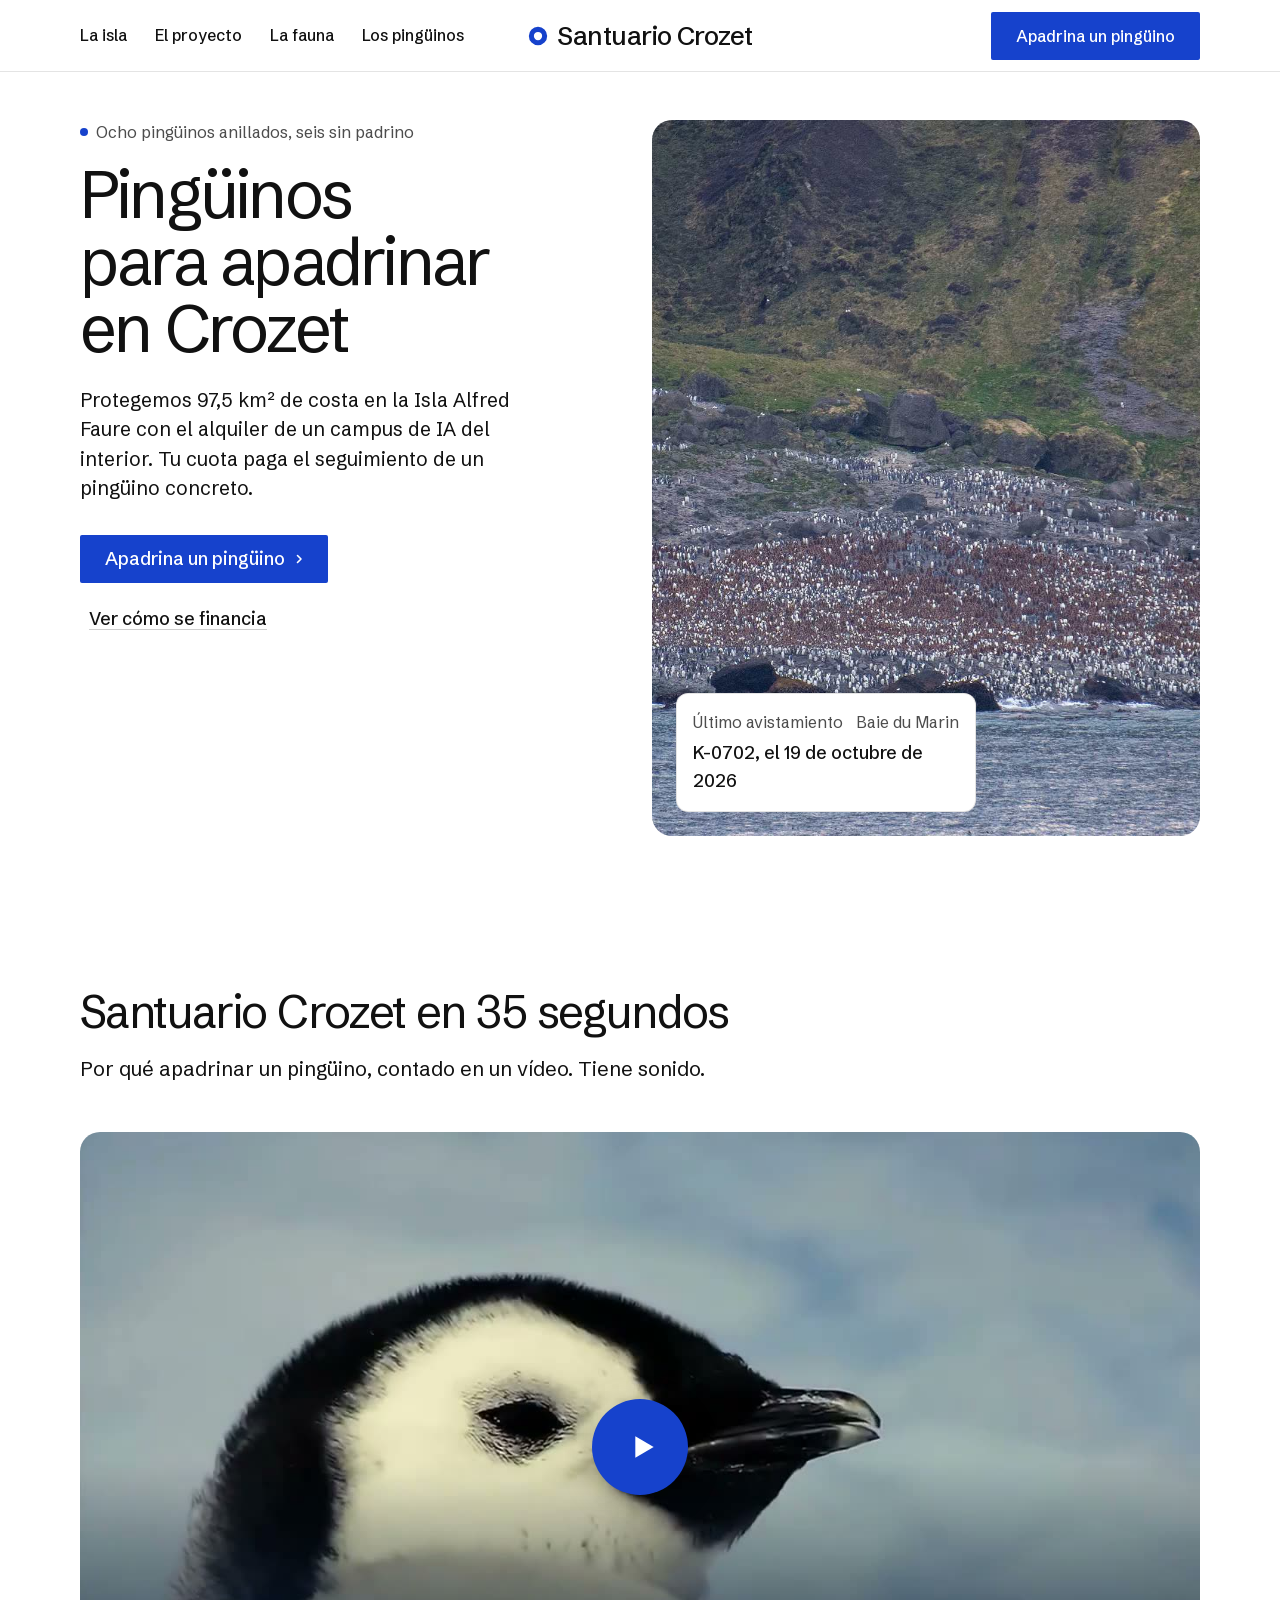
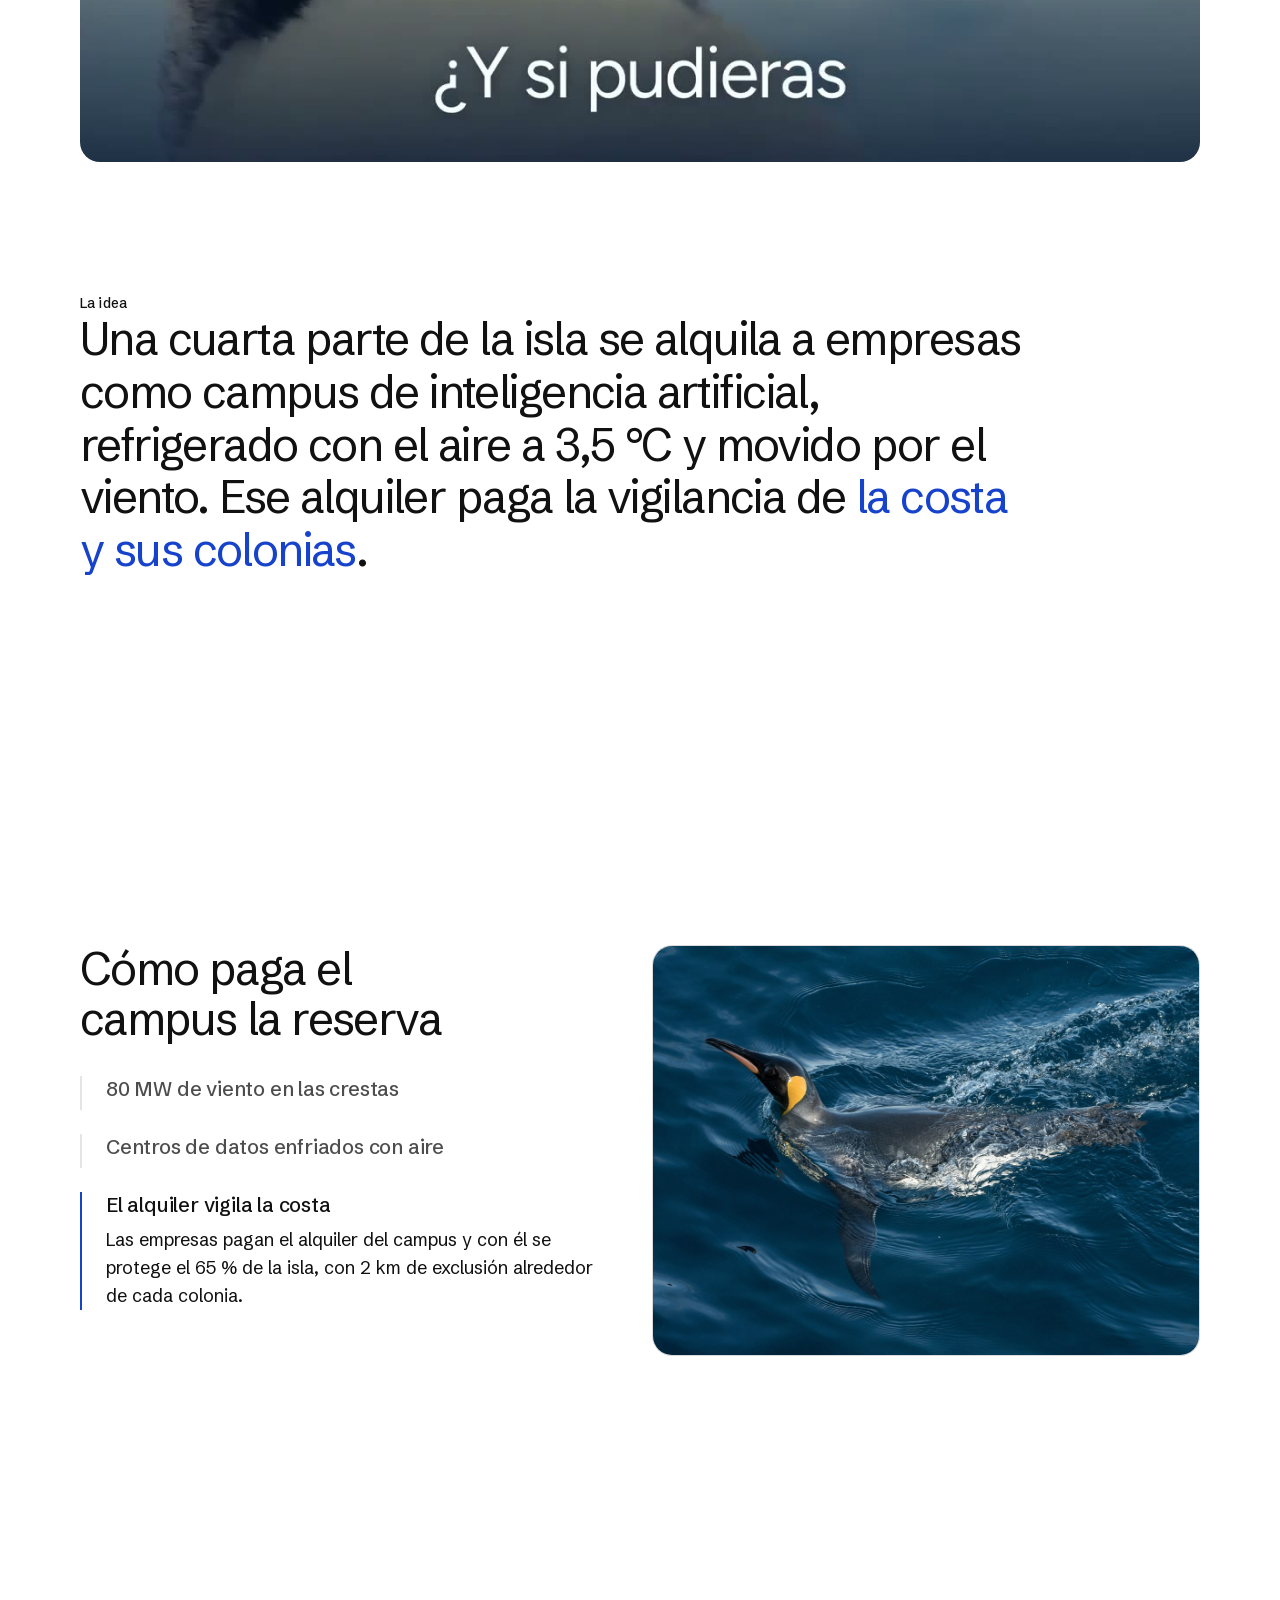
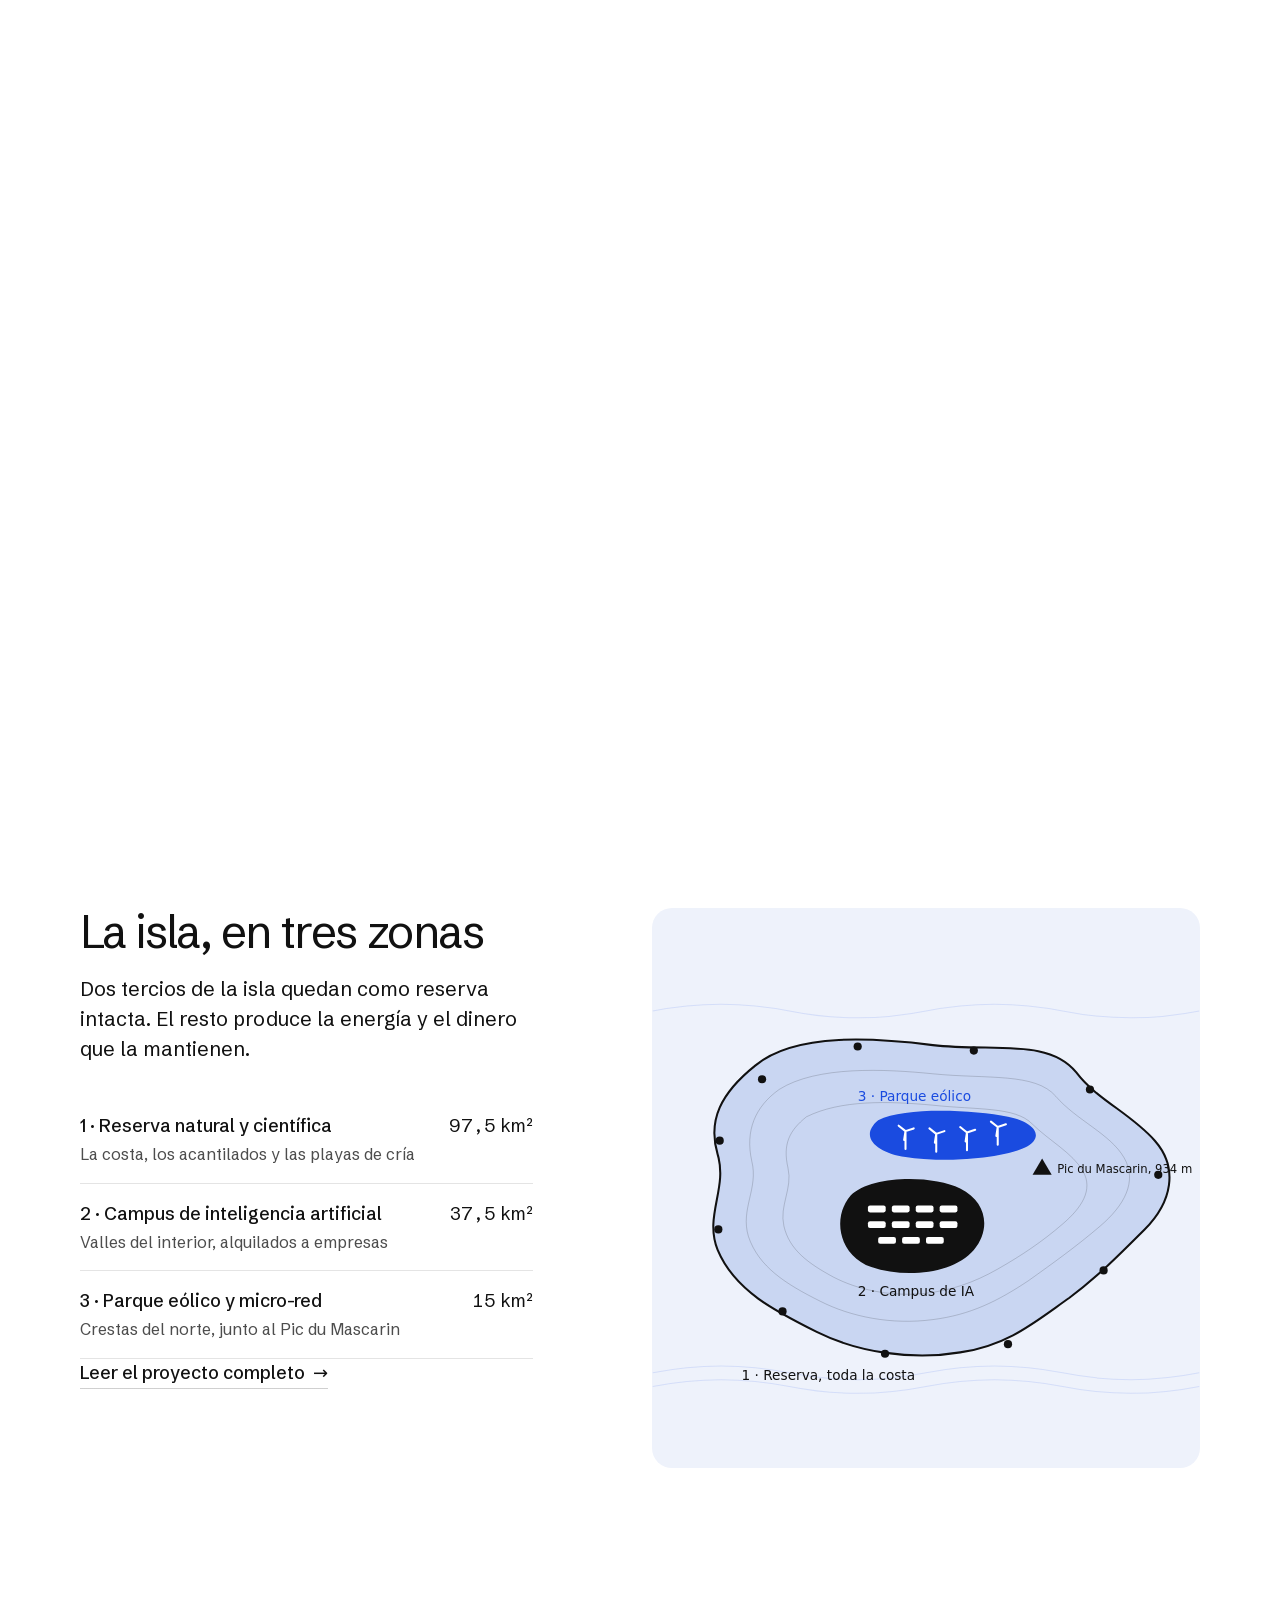
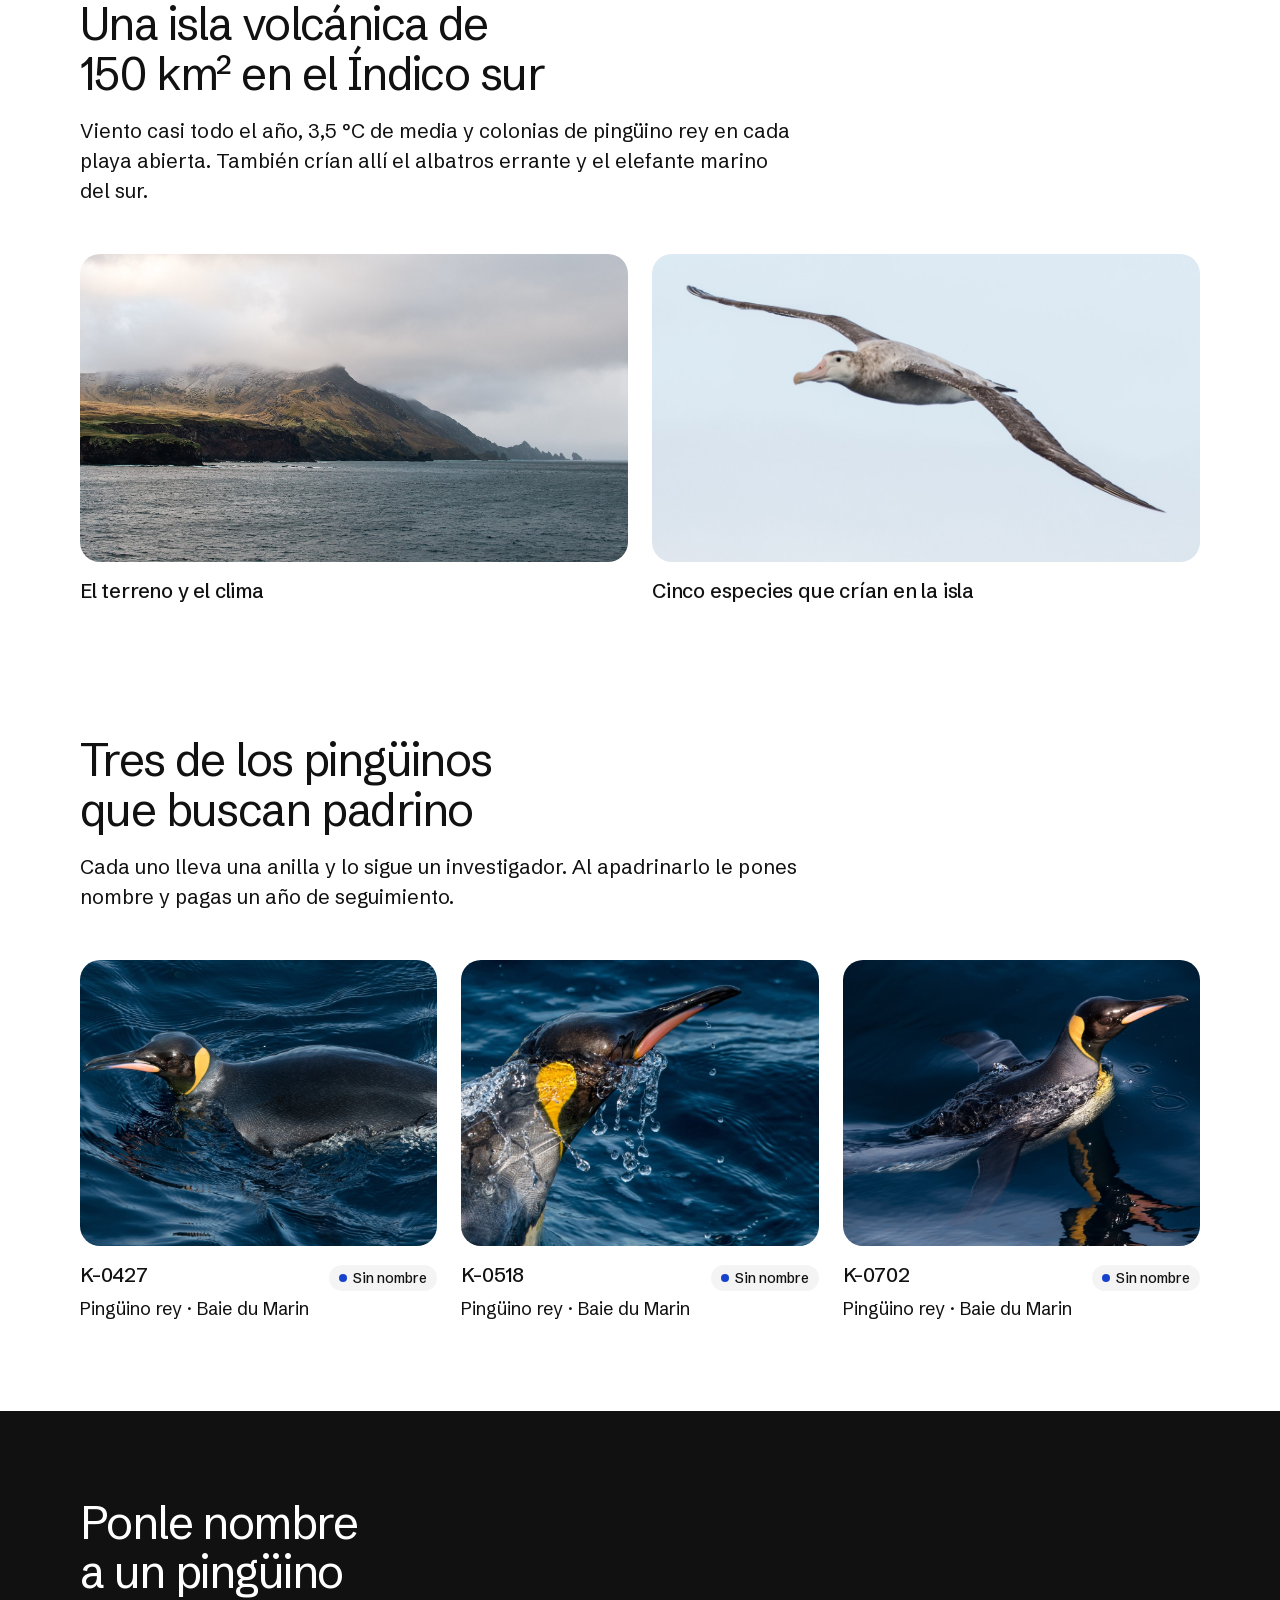
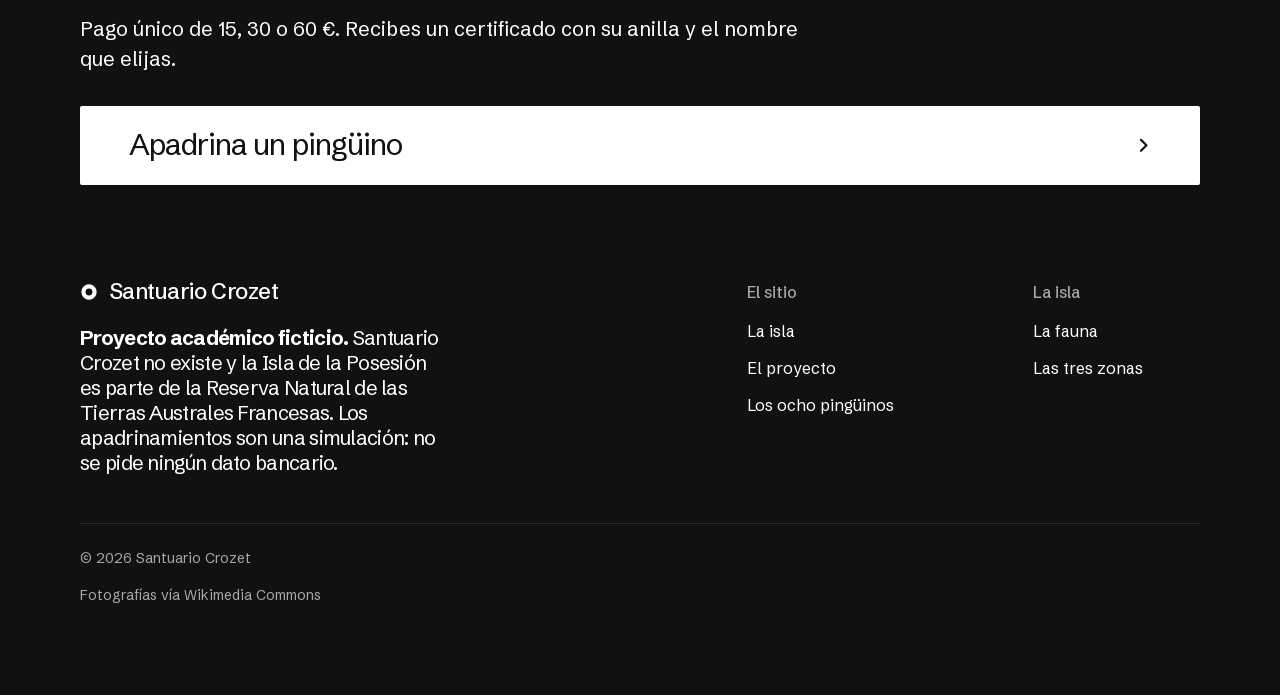
==== commit 6e795176: "Vídeo de presentación en la portada" ====
--- a/index.html
+++ b/index.html
@@ -96,6 +96,21 @@
     </div></div>
   </section>
 
+  <section class="section" id="video" aria-labelledby="video-h">
+    <div class="wrap">
+      <div class="section-head">
+        <h2 id="video-h">Santuario Crozet en 35 segundos</h2>
+        <p>Por qué apadrinar un pingüino, contado en un vídeo. Tiene sonido.</p>
+      </div>
+      <figure class="video-marco" data-video>
+        <video src="video/santuario-crozet.mp4" poster="video/santuario-crozet-portada.jpg" preload="metadata" playsinline controls width="1280" height="720" aria-label="Vídeo de presentación de Santuario Crozet"></video>
+        <button class="video-marco__play" type="button" aria-label="Reproducir el vídeo">
+          <svg viewBox="0 0 24 24" aria-hidden="true"><path d="M8 5.5v13l11-6.5z" fill="currentColor"/></svg>
+        </button>
+      </figure>
+    </div>
+  </section>
+
   <section class="section statement" id="argumento" data-moment="word-highlight" aria-label="La idea">
     <div class="wrap">
       <p class="t-label">La idea</p>
@@ -208,6 +223,7 @@
   <a class="btn btn--primary" href="apadrina.html">Apadrina un pingüino</a>
 </nav>
 
+<script src="js/video.js"></script>
 <script src="js/datos.js"></script>
 <script src="js/listado.js"></script>
 <script type="module" src="assets/system.js"></script>
--- a/css/sitio.css
+++ b/css/sitio.css
@@ -168,3 +168,21 @@
 
 /* El pie: la llamada final y los enlaces, juntos */
 footer.closing > .wrap { display: flex; flex-direction: column; row-gap: var(--s-9); }
+
+/* Vídeo de la portada: se reproduce al pulsar, con sonido */
+.video-marco { position: relative; margin: 0; border-radius: var(--r-lg); overflow: hidden; background: var(--p-inv-bg); aspect-ratio: 16 / 9; }
+.video-marco > video { display: block; width: 100%; height: 100%; object-fit: cover; }
+.video-marco__play {
+  position: absolute; inset: 0; margin: auto; width: 96px; height: 96px; border: 0; border-radius: 50%;
+  display: grid; place-items: center; cursor: pointer;
+  background: var(--action); color: var(--p-action-ink);
+  box-shadow: 0 8px 32px rgb(0 0 0 / .25);
+  transition: transform 200ms var(--ease), background-color 200ms var(--ease);
+}
+.video-marco__play svg { width: 40px; height: 40px; margin-left: 4px; }
+@media (hover: hover) and (pointer: fine) { .video-marco__play:hover { transform: scale(1.06); } }
+.video-marco__play:active { transform: scale(.96); }
+.video-marco__play:focus-visible { outline: 3px solid #fff; outline-offset: 4px; }
+.video-marco.is-playing .video-marco__play { opacity: 0; pointer-events: none; }
+@media (prefers-reduced-motion: reduce) { .video-marco__play { transition: none; } }
+@media (max-width: 639px) { .video-marco__play { width: 72px; height: 72px; } .video-marco__play svg { width: 30px; height: 30px; } }
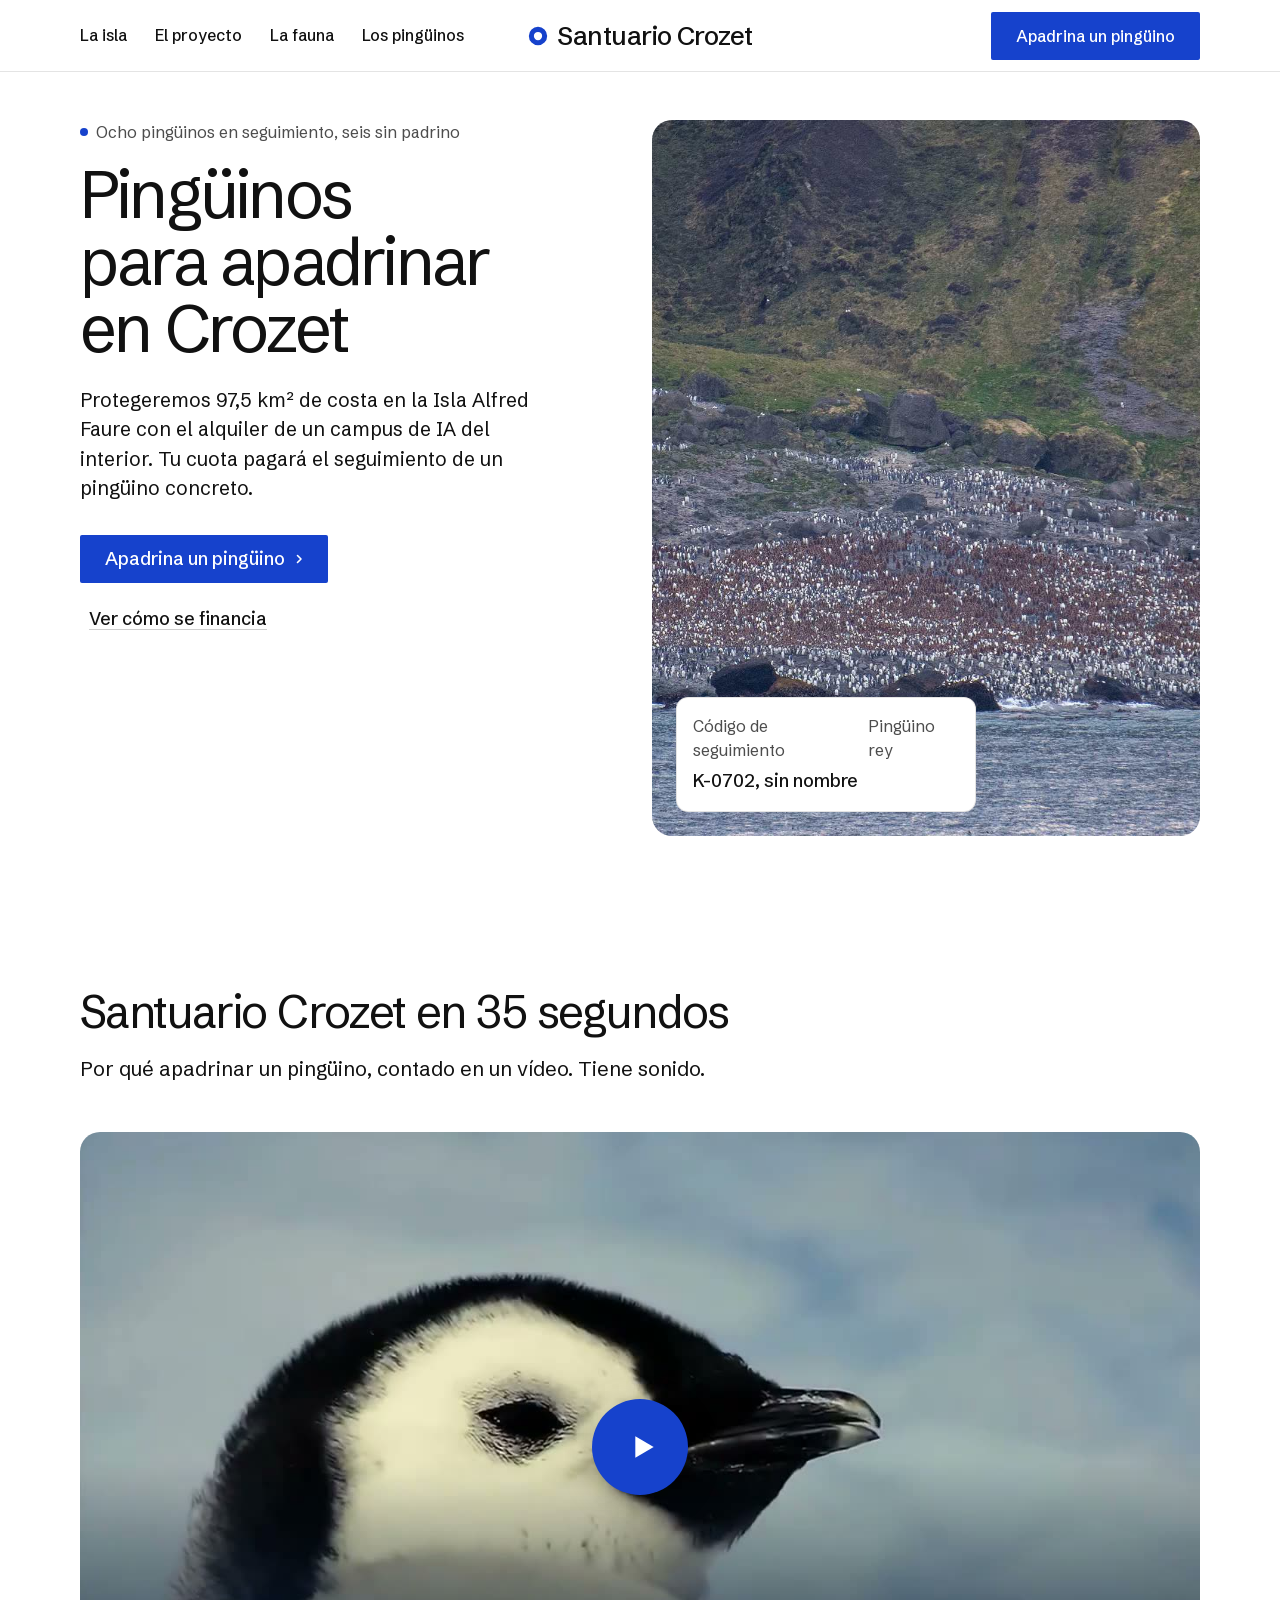
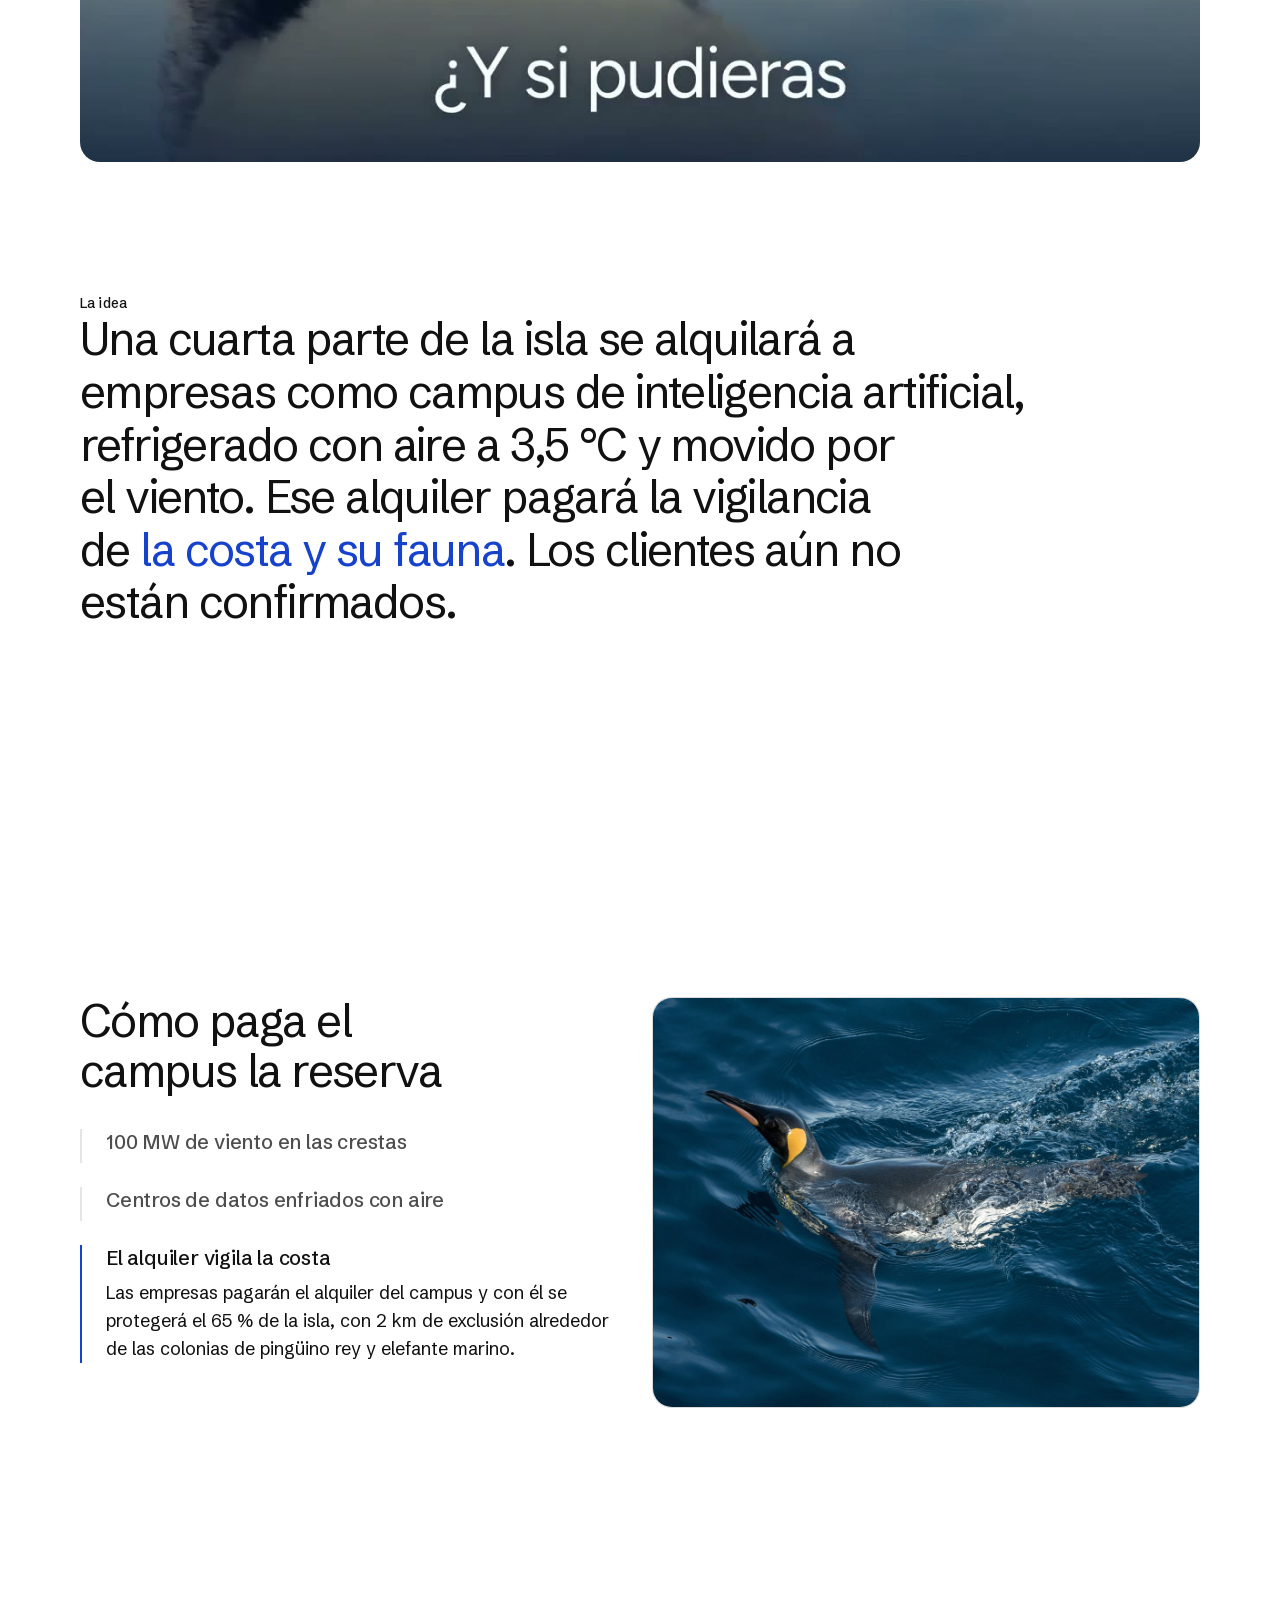
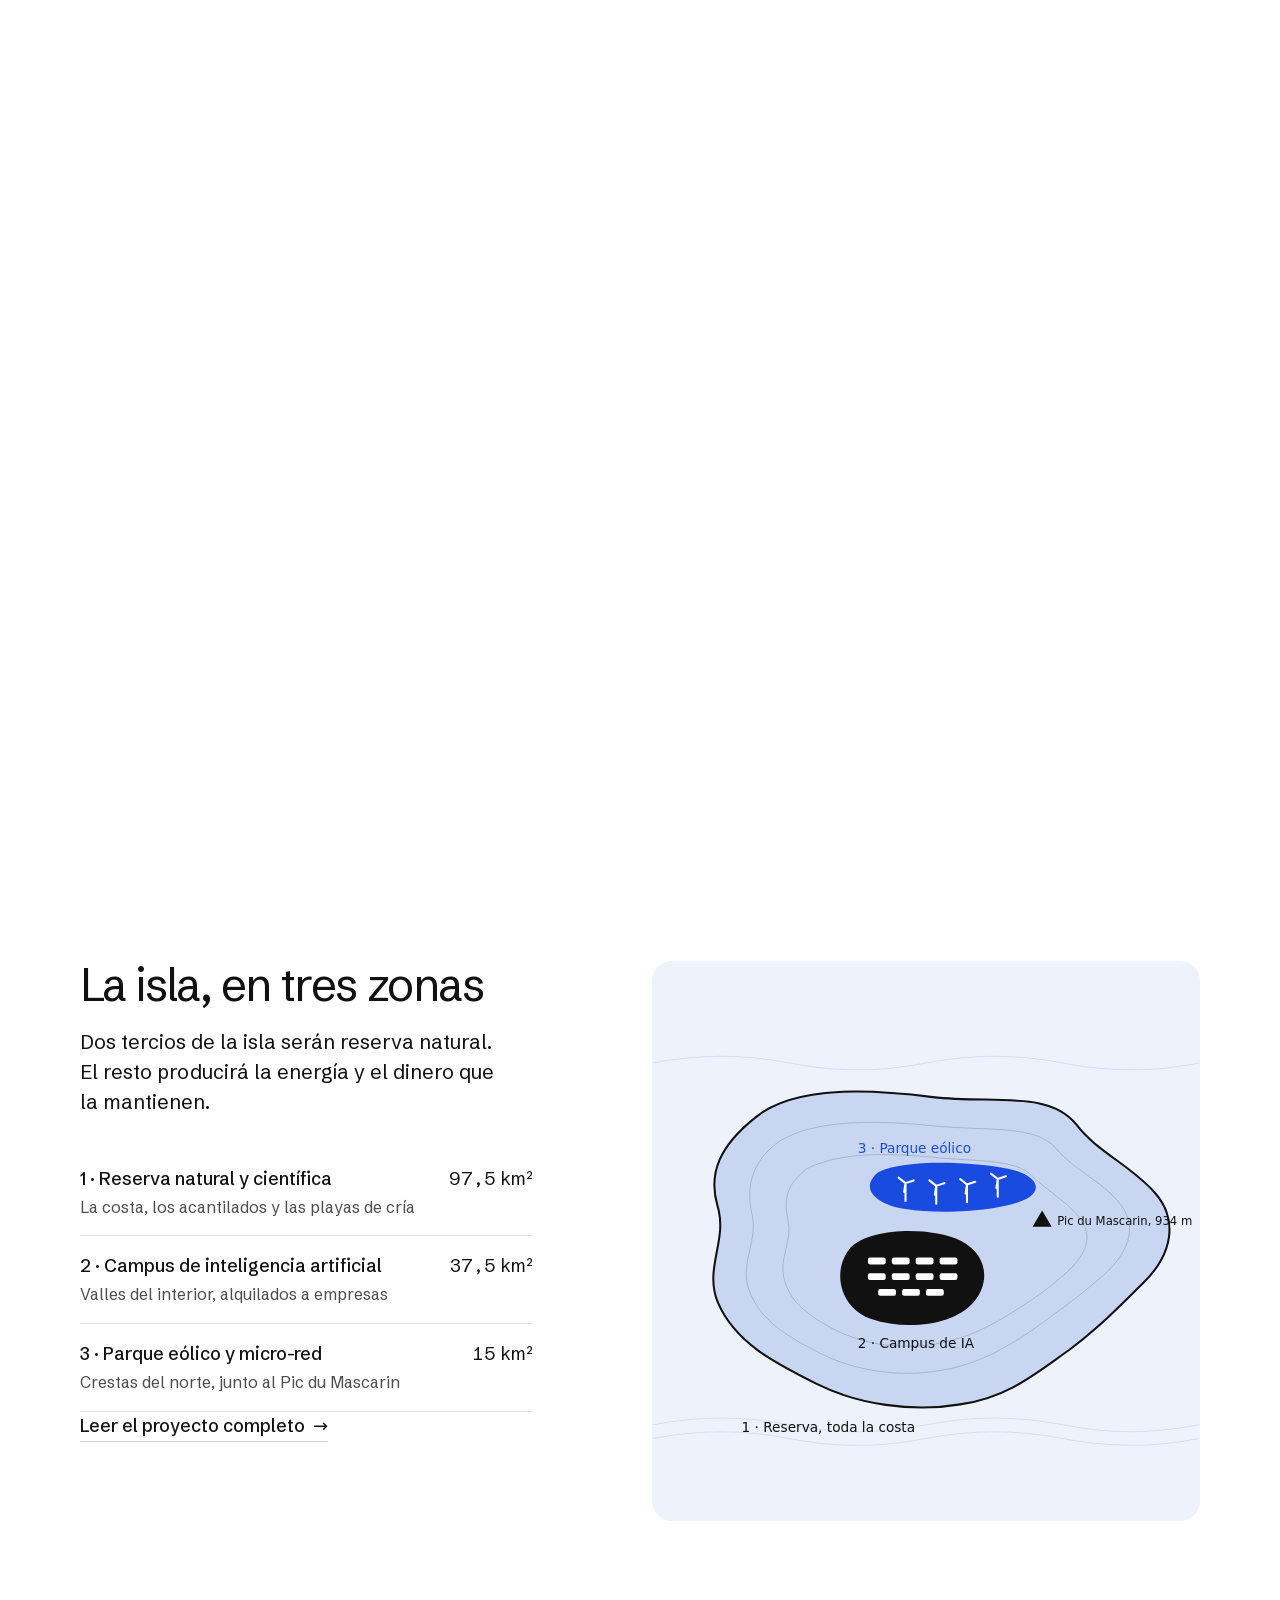
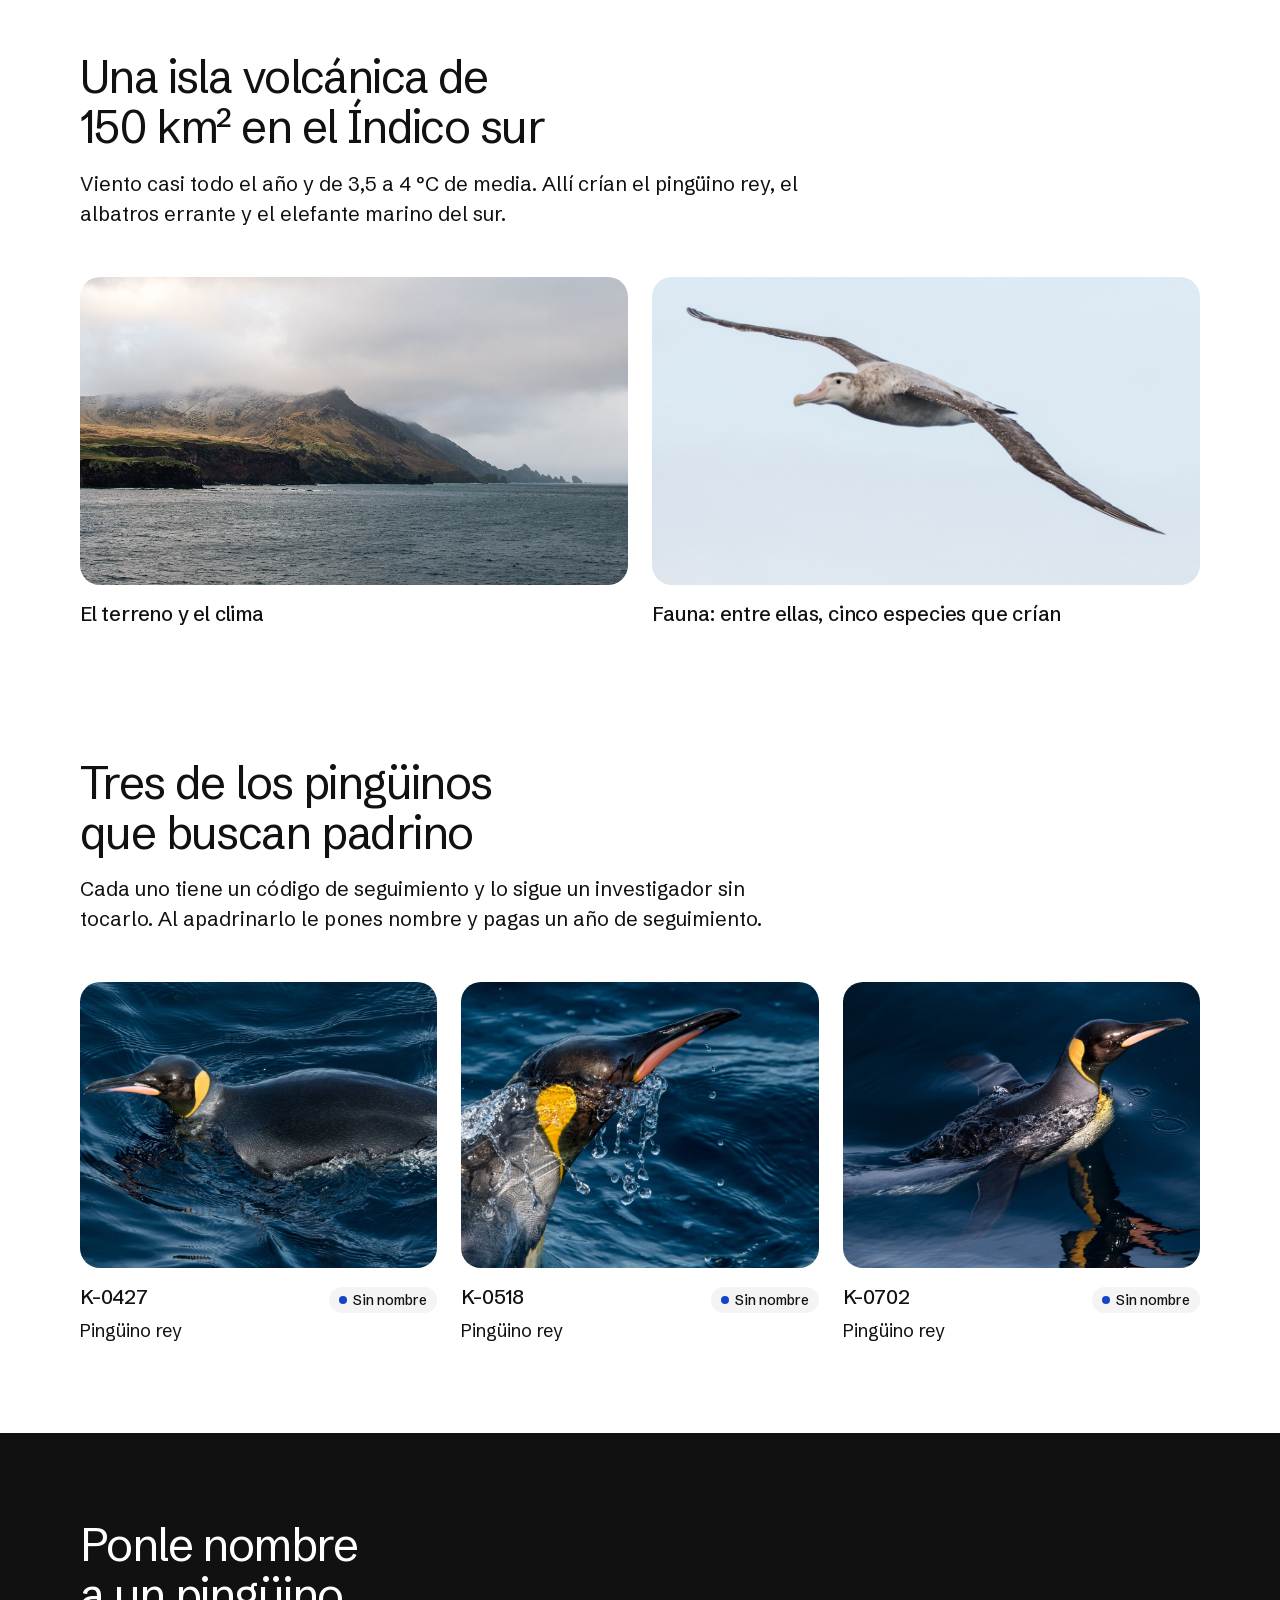
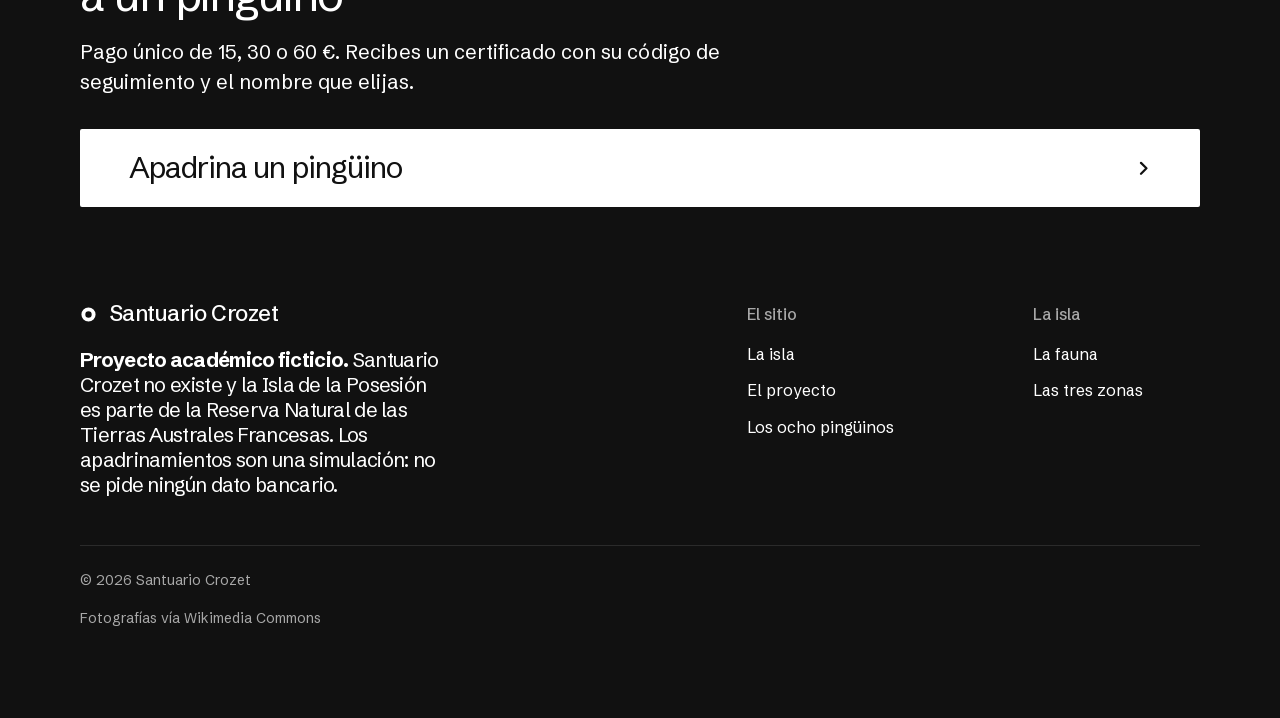
==== commit 28b5d54b: "Corrige textos según el dossier: cifras, seguimiento no intrusivo, sin ubicar colonias" ====
--- a/index.html
+++ b/index.html
@@ -4,10 +4,10 @@
 <meta charset="utf-8">
 <meta name="viewport" content="width=device-width, initial-scale=1, viewport-fit=cover">
 <title>Santuario Crozet: pingüinos para apadrinar en la Isla Alfred Faure</title>
-<meta name="description" content="Reserva de 97,5 km² en el archipiélago de Crozet, pagada con el alquiler de un campus de IA. Elige uno de ocho pingüinos anillados y ponle nombre.">
+<meta name="description" content="Reserva de 97,5 km² en el archipiélago de Crozet, que se pagará con el alquiler de un campus de IA. Elige uno de ocho pingüinos en seguimiento y ponle nombre.">
 <meta property="og:type" content="website">
 <meta property="og:title" content="Santuario Crozet: pingüinos para apadrinar en la Isla Alfred Faure">
-<meta property="og:description" content="Elige uno de ocho pingüinos anillados de la Isla Alfred Faure y ponle nombre.">
+<meta property="og:description" content="Elige uno de ocho pingüinos en seguimiento de la Isla Alfred Faure y ponle nombre.">
 <meta property="og:image" content="share.jpg">
 <meta name="twitter:card" content="summary_large_image">
 <link rel="icon" href="favicon.svg" type="image/svg+xml">
@@ -78,9 +78,9 @@
   <section class="hero hero--split" data-enter aria-labelledby="hero-h">
     <div class="wrap"><div class="hero-text grid hero__grid">
       <div class="hero__text span-5">
-        <p class="hero__kicker"><span class="dot" aria-hidden="true"></span>Ocho pingüinos anillados, seis sin padrino</p>
+        <p class="hero__kicker"><span class="dot" aria-hidden="true"></span>Ocho pingüinos en seguimiento, seis sin padrino</p>
         <h1 id="hero-h">Pingüinos para apadrinar en Crozet</h1>
-        <p class="hero__lead">Protegemos 97,5 km² de costa en la Isla Alfred Faure con el alquiler de un campus de IA del interior. Tu cuota paga el seguimiento de un pingüino concreto.</p>
+        <p class="hero__lead">Protegeremos 97,5 km² de costa en la Isla Alfred Faure con el alquiler de un campus de IA del interior. Tu cuota pagará el seguimiento de un pingüino concreto.</p>
         <div class="btn-row">
           <a class="btn btn--primary" href="apadrina.html">Apadrina un pingüino<svg class="m-arrow" viewBox="0 0 12 12" aria-hidden="true"><path class="m-arrow__stem" d="M1 6h8"/><path class="m-arrow__head" d="M4.5 2.5 8 6l-3.5 3.5"/></svg></a>
           <a class="btn btn--secondary" href="#financiacion">Ver cómo se financia</a>
@@ -89,8 +89,8 @@
       <div class="hero__media span-6 start-7">
         <img src="img/portada.jpg" alt="Colonia de pingüinos rey en una playa subantártica" style="--ly-pos: 50% 75%" fetchpriority="high" data-source="library" data-subject="colonia de pingüino rey">
         <div class="ly-float">
-          <div class="ly-float__row"><span>Último avistamiento</span><span>Baie du Marin</span></div>
-          <div class="ly-float__title">K-0702, el 19 de octubre de 2026</div>
+          <div class="ly-float__row"><span>Código de seguimiento</span><span>Pingüino rey</span></div>
+          <div class="ly-float__title">K-0702, sin nombre</div>
         </div>
       </div>
     </div></div>
@@ -114,7 +114,7 @@
   <section class="section statement" id="argumento" data-moment="word-highlight" aria-label="La idea">
     <div class="wrap">
       <p class="t-label">La idea</p>
-      <p class="mo-wh__text">Una cuarta parte de la isla se alquila a empresas como campus de inteligencia artificial, refrigerado con el aire a 3,5 °C y movido por el viento. Ese alquiler paga la vigilancia de <strong>la costa y sus colonias</strong>.</p>
+      <p class="mo-wh__text">Una cuarta parte de la isla se alquilará a empresas como campus de inteligencia artificial, refrigerado con aire a 3,5 °C y movido por el viento. Ese alquiler pagará la vigilancia de <strong>la costa y su fauna</strong>. Los clientes aún no están confirmados.</p>
     </div>
   </section>
 
@@ -124,8 +124,8 @@
         <h2 id="financiacion-h">Cómo paga el campus la reserva</h2>
         <ol class="mo-pc__steps">
           <li class="mo-pc__step">
-            <h3>80 MW de viento en las crestas</h3>
-            <p>Veinte aerogeneradores de 4 MW y 200 MWh de baterías, en el 10 % de la isla, dan la energía al campus y a la base científica.</p>
+            <h3>100 MW de viento en las crestas</h3>
+            <p>25 aerogeneradores de 4 MW y 200 MWh de baterías, en el 10 % de la isla, darán la energía al campus y a la base científica, 100 % renovable en balance anual. En los temporales, el campus reducirá su carga flexible y un respaldo crítico de 15 MW con biocombustible mantendrá lo esencial.</p>
             <figure class="mo-pc__visual"><img src="img/paisaje-2.jpg" alt="Costa batida por el viento en una isla subantártica" width="2000" height="1333"></figure>
           </li>
           <li class="mo-pc__step">
@@ -135,7 +135,7 @@
           </li>
           <li class="mo-pc__step">
             <h3>El alquiler vigila la costa</h3>
-            <p>Las empresas pagan el alquiler del campus y con él se protege el 65 % de la isla, con 2 km de exclusión alrededor de cada colonia.</p>
+            <p>Las empresas pagarán el alquiler del campus y con él se protegerá el 65 % de la isla, con 2 km de exclusión alrededor de las colonias de pingüino rey y elefante marino.</p>
             <figure class="mo-pc__visual"><img src="img/fauna-rey.jpg" alt="Pingüinos rey en la playa de cría" width="1200" height="900"></figure>
           </li>
         </ol>
@@ -149,7 +149,7 @@
       <div class="span-5">
         <div class="section-head">
           <h2 id="zonas-h">La isla, en tres zonas</h2>
-          <p>Dos tercios de la isla quedan como reserva intacta. El resto produce la energía y el dinero que la mantienen.</p>
+          <p>Dos tercios de la isla serán reserva natural. El resto producirá la energía y el dinero que la mantienen.</p>
         </div>
         <ul class="rows">
           <li><span class="rows__name">1 · Reserva natural y científica<small>La costa, los acantilados y las playas de cría</small></span><span class="rows__value">97,5 km²</span></li>
@@ -166,7 +166,7 @@
     <div class="wrap">
       <div class="section-head">
         <h2 id="isla-h">Una isla volcánica de 150 km² en el Índico sur</h2>
-        <p>Viento casi todo el año, 3,5 °C de media y colonias de pingüino rey en cada playa abierta. También crían allí el albatros errante y el elefante marino del sur.</p>
+        <p>Viento casi todo el año y de 3,5 a 4 °C de media. Allí crían el pingüino rey, el albatros errante y el elefante marino del sur.</p>
       </div>
       <div class="grid">
         <a class="tile span-6" href="isla.html">
@@ -175,7 +175,7 @@
         </a>
         <a class="tile span-6" href="isla.html#fauna">
           <div class="tile__media"><img src="img/fauna-albatros.jpg" alt="Albatros errante en vuelo sobre el mar" loading="lazy"></div>
-          <div class="tile__head"><h3>Cinco especies que crían en la isla</h3></div>
+          <div class="tile__head"><h3>Fauna: entre ellas, cinco especies que crían</h3></div>
         </a>
       </div>
     </div>
@@ -185,7 +185,7 @@
     <div class="wrap">
       <div class="section-head">
         <h2 id="pinguinos-h">Tres de los pingüinos que buscan padrino</h2>
-        <p>Cada uno lleva una anilla y lo sigue un investigador. Al apadrinarlo le pones nombre y pagas un año de seguimiento.</p>
+        <p>Cada uno tiene un código de seguimiento y lo sigue un investigador sin tocarlo. Al apadrinarlo le pones nombre y pagas un año de seguimiento.</p>
       </div>
       <div class="grid" id="destacados"></div>
     </div>
@@ -198,7 +198,7 @@
     <div class="closing__cta close--type">
       <div class="section-head">
         <h2 id="close-h">Ponle nombre a un pingüino</h2>
-        <p class="t-lead">Pago único de 15, 30 o 60 €. Recibes un certificado con su anilla y el nombre que elijas.</p>
+        <p class="t-lead">Pago único de 15, 30 o 60 €. Recibes un certificado con su código de seguimiento y el nombre que elijas.</p>
       </div>
       <a class="btn btn--primary btn--xl btn--wide" href="apadrina.html">Apadrina un pingüino<svg class="m-arrow" viewBox="0 0 12 12" aria-hidden="true"><path class="m-arrow__stem" d="M1 6h8"/><path class="m-arrow__head" d="M4.5 2.5 8 6l-3.5 3.5"/></svg></a>
     </div>
--- a/css/sitio.css
+++ b/css/sitio.css
@@ -107,7 +107,7 @@
 .certificado__nombre, .certificado__texto, .certificado__firma dd, .ficha-datos dd { overflow-wrap: anywhere; }
 .certificado__foto { width: 100%; aspect-ratio: 4 / 5; object-fit: cover; border-radius: var(--r-md); }
 .certificado__nombre { font: var(--display-weight) var(--t-h2)/1.05 var(--font-display); letter-spacing: var(--display-tracking); }
-.certificado__anilla { color: var(--muted); margin-top: var(--s-2); }
+.certificado__codigo { color: var(--muted); margin-top: var(--s-2); }
 .certificado__texto { margin-top: var(--s-5); max-width: 52ch; }
 .certificado__firma { display: flex; flex-wrap: wrap; gap: var(--s-5) var(--s-8); margin-top: var(--s-6); }
 .certificado__firma dt { font-size: var(--t-label); color: var(--muted); }
